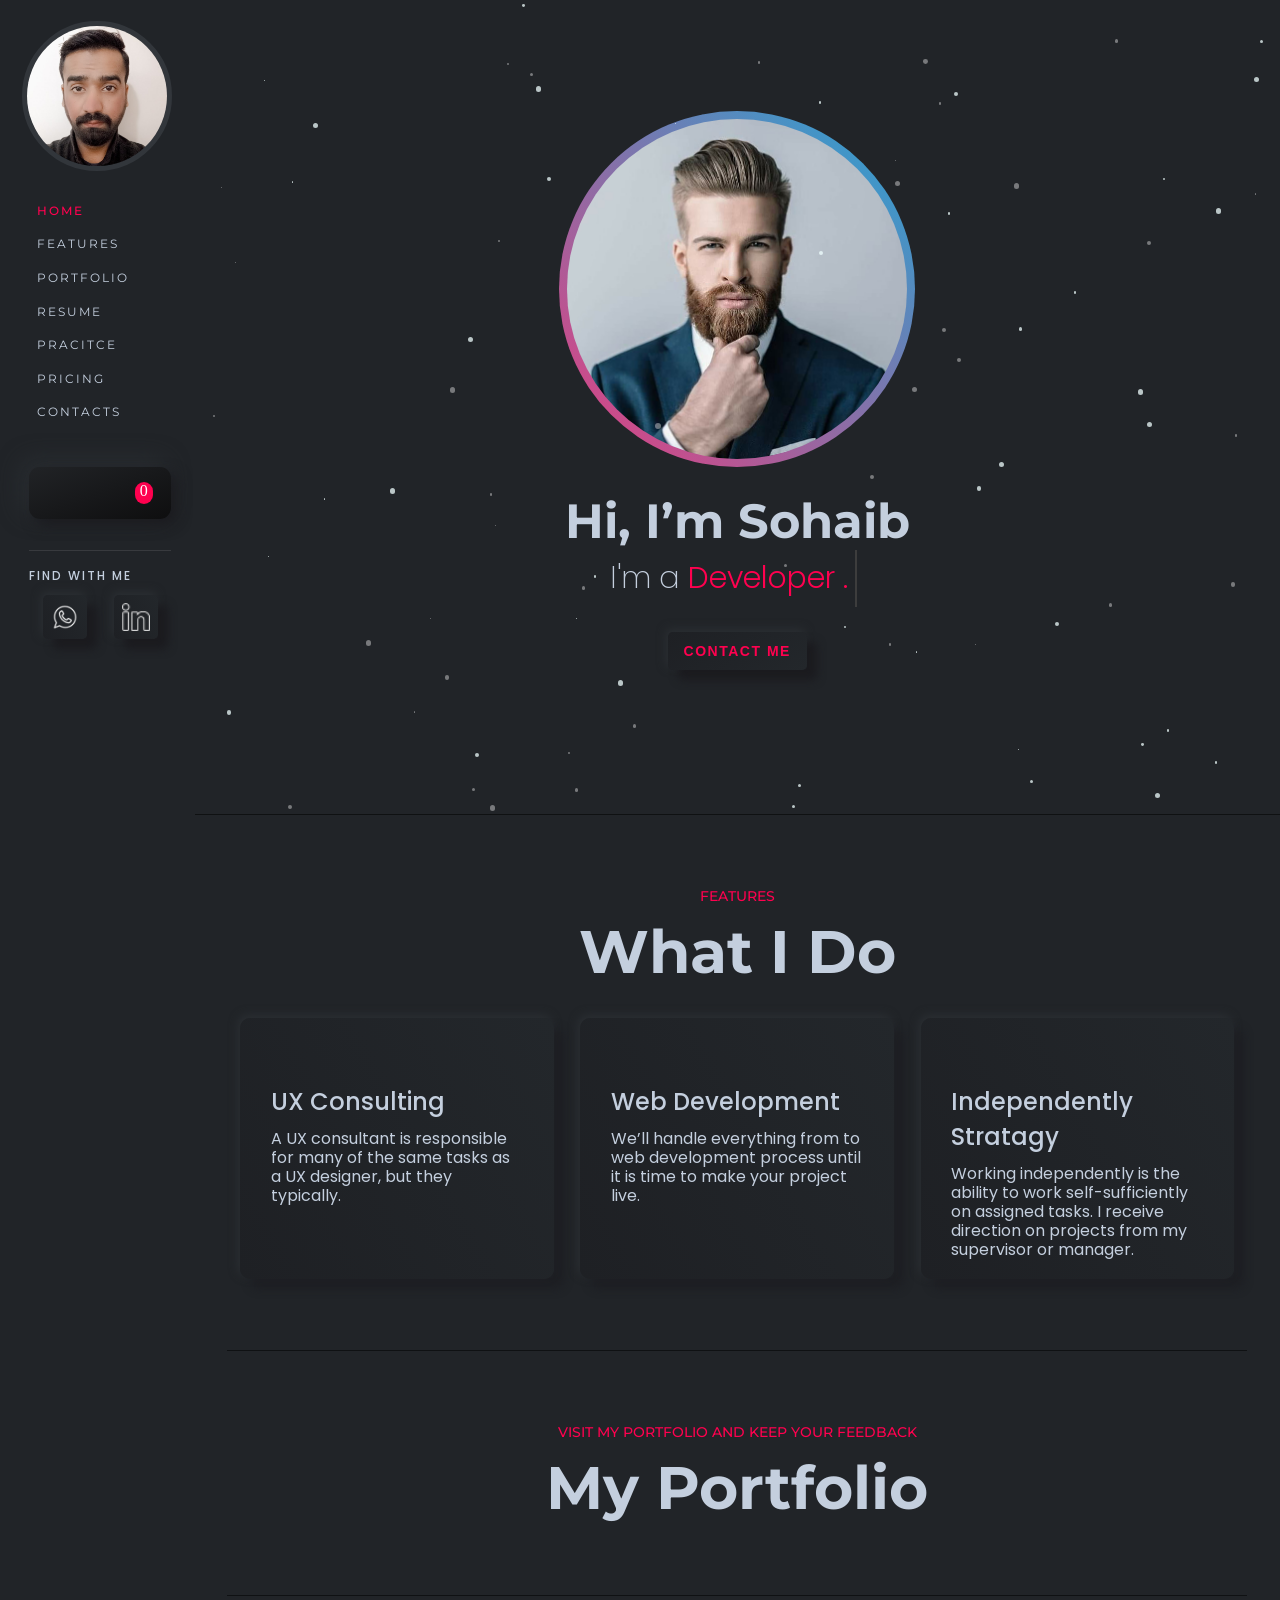
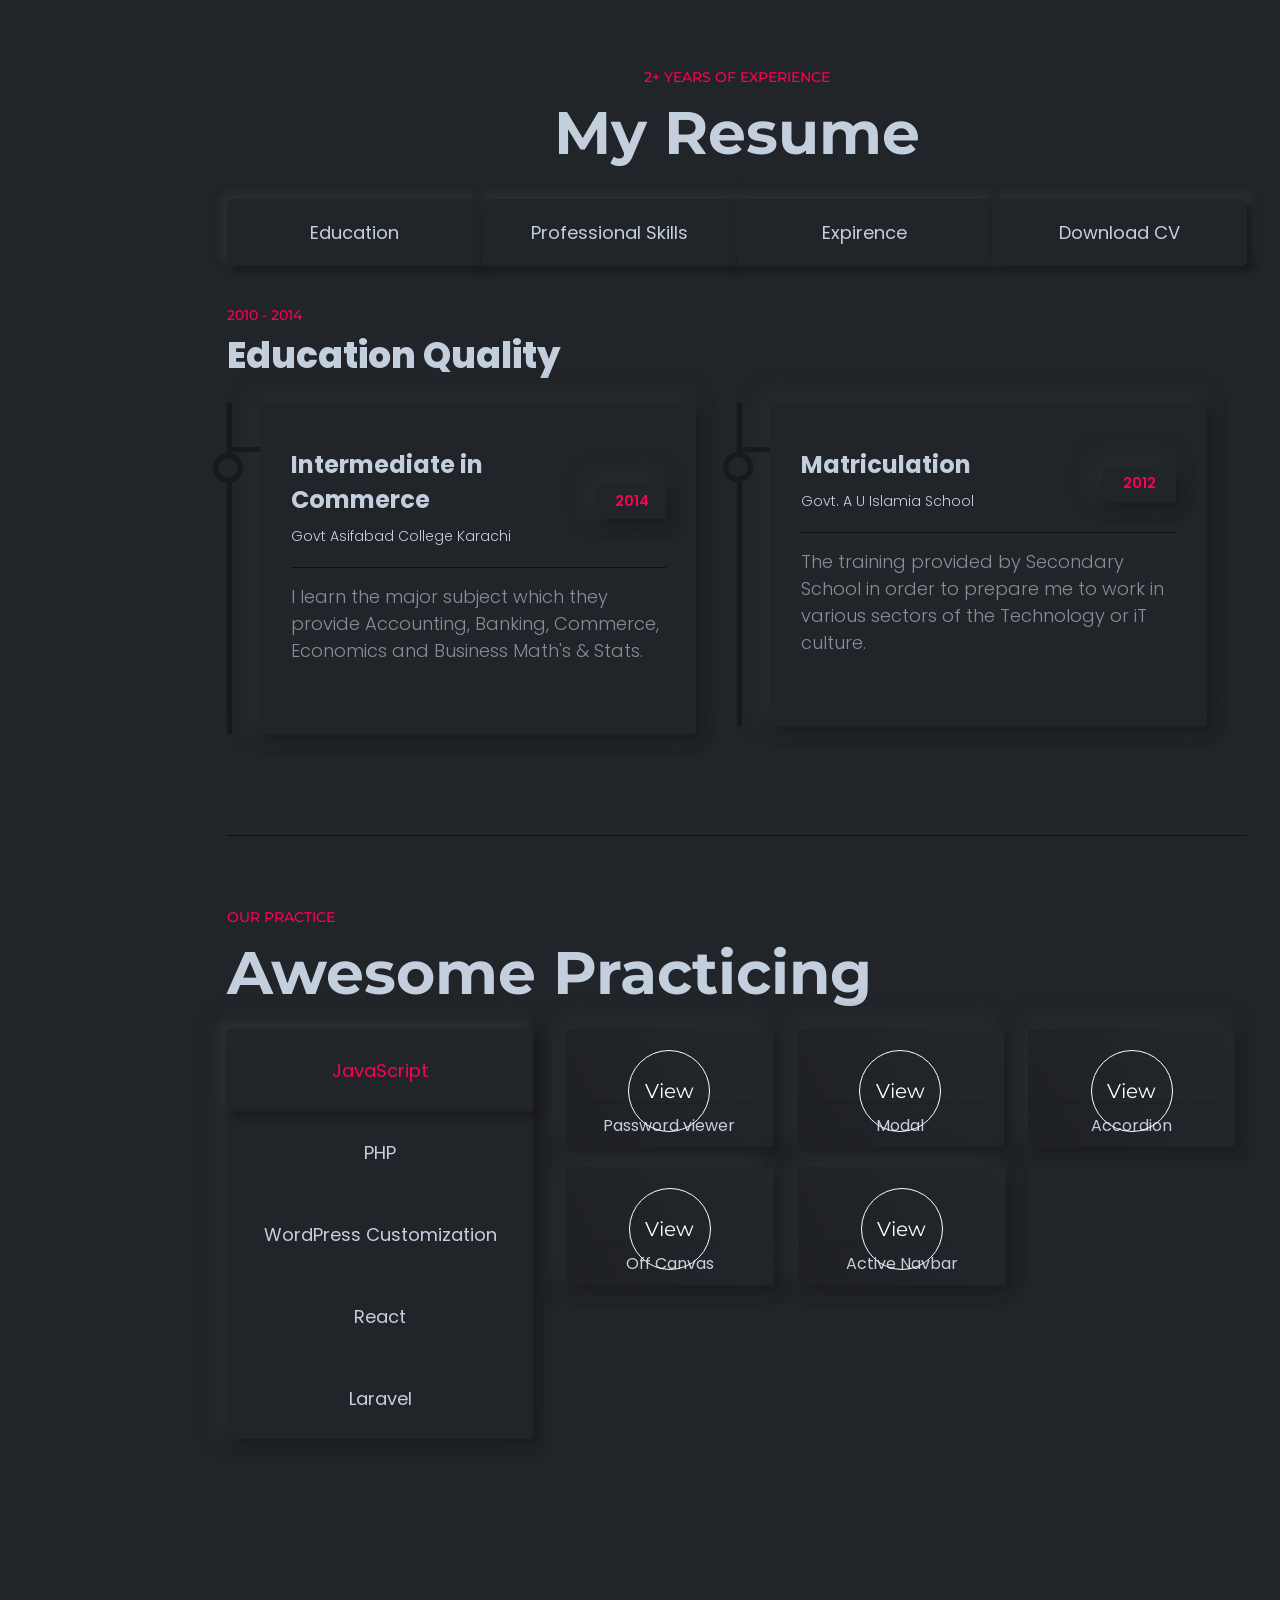
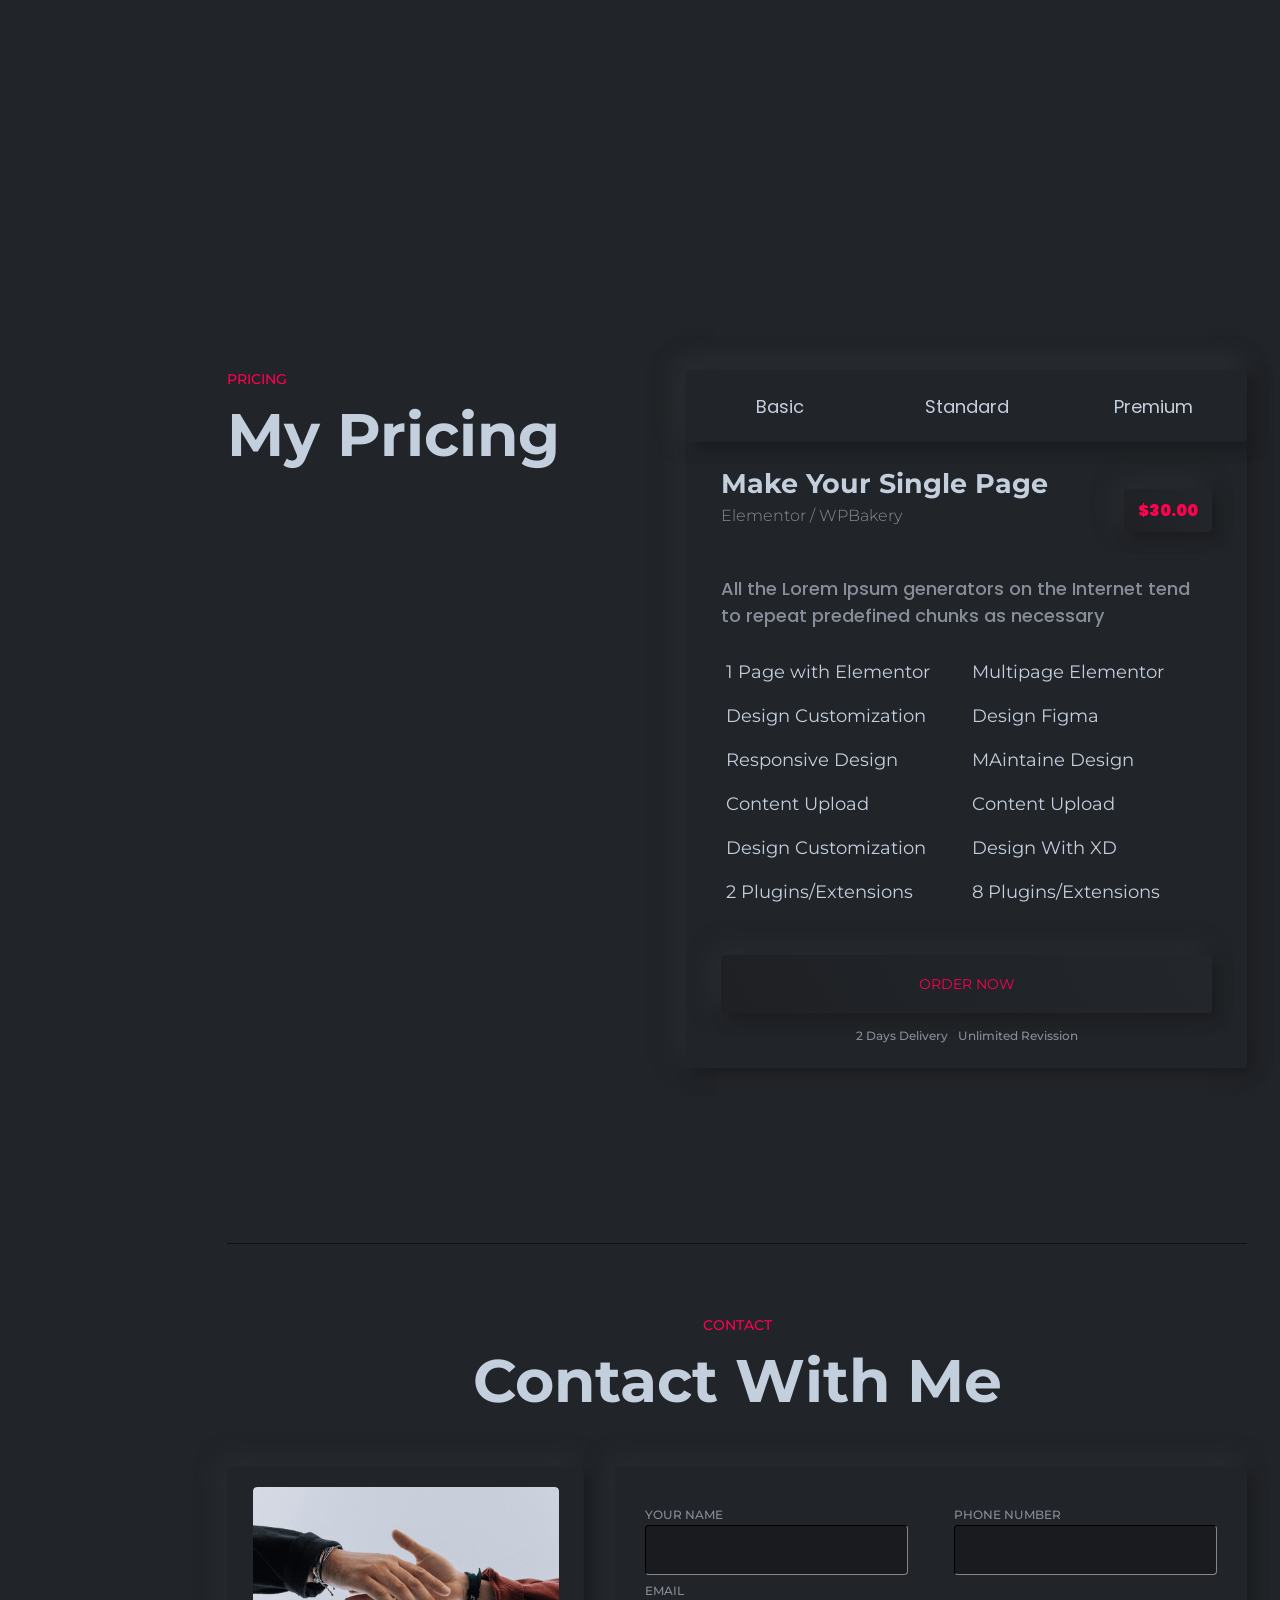
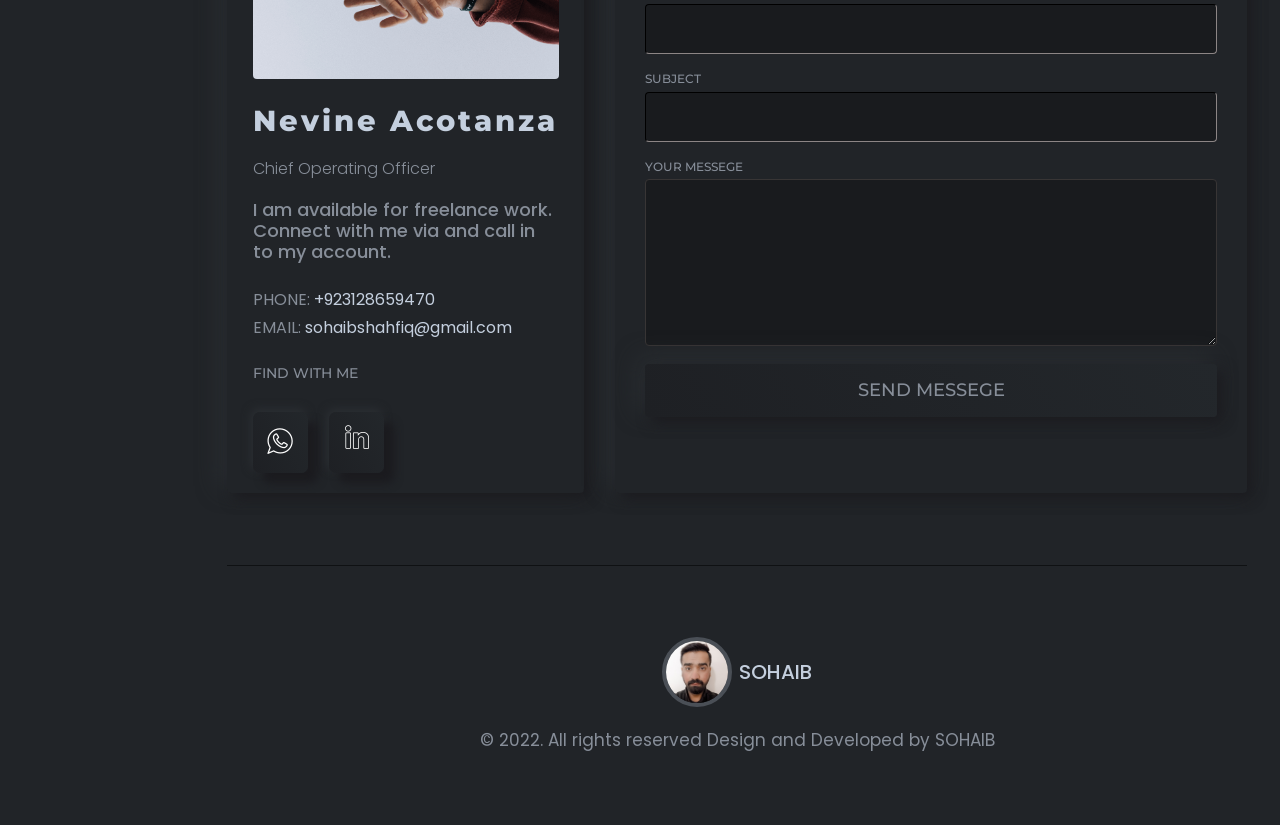
==== index.html @ 4f1d1b30 "updated" ====
<!DOCTYPE html>
<html lang="en">
<head>
    <meta charset="UTF-8">
    <meta http-equiv="X-UA-Compatible" content="IE=edge">
    <meta name="viewport" content="width=device-width, initial-scale=1.0">
    <script src="https://ajax.googleapis.com/ajax/libs/jquery/3.6.3/jquery.min.js"></script>
    <link href="https://unpkg.com/aos@2.3.1/dist/aos.css" rel="stylesheet">
    <!-- <link rel="stylesheet" href="https://cdn.jsdelivr.net/npm/bootstrap@4.0.0/dist/css/bootstrap.min.css"> -->
    <script src="./type.js"></script>
    <link rel="stylesheet" href="./style.css">
    <title>Portfolio</title>
</head>
<body>
    <div class="main">
        <img src="./assets/bar.png" alt="" class="bar_click">
        <div class="left">
            <div class="bo">
            <img src="./assets/close.png" alt="" class="bar_close">
                <div class="profile">
                <a href="">
                    <img src="./assets/pro.webp" alt="">
                </a>
                </div>
                <div class="header" id="head">
                <ul class="link">
                    <li><a href="/#home"><i class="fi fi-rr-home"></i>HOME</a></li>
                    <li><a href="/#feature-sec"><i class="fi fi-rr-layers"></i>FEATURES</a></li>
                    <li><a href="/#portfolio-sec"><i class="fi fi-rr-graduation-cap"></i>PORTFOLIO</a></li>
                    <li><a href="/#resume-sec"><i class="fi fi-rr-physics"></i>RESUME</a></li>
                    <li><a href="/#client-sec" class><i class="fi fi-rr-users-alt"></i>PRACITCE</a></li>
                    <li><a href="/#price-sec" class><i class="fi fi-rr-sack-dollar"></i>PRICING</a></li>
                    <li><a href="/#contact-sec" class><i class="fi fi-rr-comment-alt-middle"></i>CONTACTS</a></li>
                </ul>
                <div class="search">
                    <div class="background"></div>
                    <div class="box">
                        <i class="fi fi-rr-shopping-cart"></i>
                        <span>0</span>
                    </div>
                </div>
                <div class="social">
                    <p>find with me</p>
                    <ul>
                        <li><a href="https://wa.me/03128659470" target="_blank"><img src="./assets/whatsapp.png" alt=""></a></li>
                        <li><a href="https://www.linkedin.com/in/sohaib-shafiq-727355258/" target="_blank"><img src="./assets/linkedin.png" alt=""></a></li>
                    </ul>
                </div>
                
                </div>
            </div>
        </div>
        <div class="right">
            <div class="container">
                <section class="pic P" id="home">
                    <div class="top dis">
                    <img src="./assets/main-pro.jpg" alt="">
                    </div>
                    <div class="my-self">
                    <h1>Hi, I’m Sohaib</h1>
                    <div class="span">
                        <h3 class="cd-headline clip is-full-width">
                            <span>I'm a</span>
                            <span class="cd-words-wrapper" style="width: 178px;">
                              <b class="is-visible">Developer .</b>
                              <b class="is-hidden">Coder .</b>
                              <b class="is-hidden">Wordpress Developer .</b>
                            </span>
                        <span></span>
                        </h3>
                    </div>
                    </div>
                    <div class="contact">
                        <button>Contact Me</button>
                    </div>
                </section>
            </div>
            <div class="container_m">
                <section class="blog PPP" id="feature-sec">
                    <div class="content">
                        <p class="PP" data-aos="fade-up"data-aos-duration="500">FEATURES</p>
                        <h2 class="HH" data-aos="fade-up"data-aos-duration="1000">What I Do</h2>
                    </div>
                    <div class="box-blog">
                        <div class="row">
                            <div class="box col-sm">
                                <div class="scale">
                                    <i class="fi fi-rr-menu-burger"></i>
                                    <h3>UX Consulting</h3>
                                    <p>A UX consultant is responsible for many of the same tasks as a UX designer, but they typically.
                                    </p>
                                    <i class="fi fi-rr-arrow-small-right aR"></i>
                                </div>
                            </div>
                            <div class="box col-sm">
                                <div class="scale">
                                    <i class="fi fi-rr-book-alt"></i>
                                    <h3>Web Development</h3>
                                    <p>We’ll handle everything from to web development process until it is time to make your project live.
                                    </p>
                                    <i class="fi fi-rr-arrow-small-right aR"></i>
                                </div>
                            </div>
                            <div class="box col-sm">
                                <div class="scale">
                                    <i class="fi fi-rr-screen"></i>
                                    <h3>Independently Stratagy</h3>
                                    <p>Working independently is the ability to work self-sufficiently on assigned tasks. I receive direction on projects from my supervisor or manager.
                                    </p>
                                    <i class="fi fi-rr-arrow-small-right aR"></i>
                                </div>
                            </div>
                        </div>
                    </div>
                </section>
                <hr>
                <section class="portfolio PPP" id="portfolio-sec">
                    <div class="content">
                        <p class="PP" data-aos="fade-up"data-aos-duration="500">VISIT MY PORTFOLIO AND KEEP YOUR FEEDBACK</p>
                        <h2 class="HH" data-aos="fade-up"data-aos-duration="1000">My Portfolio</h2>
                    </div>
                </section>
                <hr>
                <section class="resume PPP" id="resume-sec">
                    <div class="content">
                        <p class="PP" data-aos="fade-up"data-aos-duration="500">2+ YEARS OF EXPERIENCE</p>
                        <h2 class="HH" data-aos="fade-up"data-aos-duration="1000">My Resume</h2>
                    </div>
                    <div class="TAB">
                        <ul class="dis">
                            <li>Education</li>
                            <li>Professional Skills</li>
                            <li>Expirence</li>
                            <li><a href="./assets/PDF_1MB.pdf" download="">Download CV</a></li>
                        </ul>
                    </div>
                    <section class="education tAb is-active">
                        <div class="head">
                            <p class="PP">2010 - 2014</p>
                            <h3>Education Quality</h3>
                        </div>
                        <div class="dis">
                            <div class="one">
                                <div class="detail">
                                    <div class="box o">
                                        <div class="dis">
                                            <div class="content">
                                                <h3>Intermediate in Commerce</h3>
                                                <p>Govt Asifabad College Karachi</p>
                                            </div>
                                            <span>2014</span>
                                        </div>
                                        <h4>I learn the major subject which they provide Accounting, Banking, Commerce, Economics and Business Math's & Stats.</h4>
                                    </div>
                                </div>
                            </div>
                            <div class="two">
                                <div class="detail">
                                    <div class="box">
                                        <div class="dis">
                                            <div class="content">
                                                <h3>Matriculation</h3>
                                                <p>Govt. A U Islamia School</p>
                                            </div>
                                            <span>2012</span>
                                        </div>
                                        <h4>The training provided by Secondary School in order to prepare me to work in various sectors of the Technology or iT culture.</h4>
                                    </div>
                                </div>
                            </div>
                        </div>
                    </section>
                    <section class="skill tAb">
                        <div class="">
                            <div class="">
                                <div class="head">
                                    <p class="PP">Features</p>
                                    <h3>Development Skill</h3>
                                </div>
                                <div class="chart">
                                    <h6>html-5</h6>
                                    <div class="hello">
                                        <div id="Bar" class="Bar">
                                            <span class="percentage">100%</span>
                                        </div>
                                    </div>
                                    <h6>css</h6>
                                    <div class="hello">
                                        <div id="Bar-css" class="Bar">
                                            <span class="percentage e-css">100%</span>
                                        </div>
                                    </div>
                                    <h6>bootstrap</h6>
                                    <div class="hello">
                                        <div id="Bar-boot" class="Bar">
                                            <span class="percentage e-boot">100%</span>
                                        </div>
                                    </div>
                                    <h6>wordpress</h6>
                                    <div class="hello">
                                        <div id="Bar-word" class="Bar">
                                            <span class="percentage e-word">100%</span>
                                        </div>
                                    </div>
                                    <h6>javascript</h6>
                                    <div class="hello">
                                        <div id="Bar-script" class="Bar">
                                            <span class="percentage e-script">100%</span>
                                        </div>
                                    </div>
                                    <h6>jQuery</h6>
                                    <div class="hello">
                                        <div id="Bar-query" class="Bar">
                                            <span class="percentage e-query">100%</span>
                                        </div>
                                    </div>
                                </div>
                            </div>
                            <!-- <div class="two">
                                <div class="head">
                                    <p class="PP">Features</p>
                                    <h3>Short Discription</h3>
                                </div>
                                <div class="fade">
                                    <h5>year expirence of officail and other self learning.</h5>
                                    <h5>year expirence of officail and other self learning.</h5>
                                    <h5>officail platform working.</h5>
                                    <h5>year expirence of officail platform.</h5>
                                    <h5>less then year expirence officail,learne more development institute.</h5>
                                </div>
                                
                            </div> -->
                        </div>
                    </section>
                    <section class="education tAb">
                        <div class="head">
                            <p class="PP">2022 - 2024</p>
                            <h3>Job Experience</h3>
                        </div>
                        <div class="dis">
                            <div class="one">
                                <div class="detail">
                                    <div class="box o">
                                        <div class="dis">
                                            <div class="content">
                                                <h3>AIMVIZ (Pvt) Ltd.</h3>
                                                <p>IT Services and IT Consulting (Jan 2024 - Present)</p>
                                            </div>
                                            <span>Present</span>
                                        </div>
                                        <h4>AIMVIZ is a company whose vision is to implement new ideas. We serve the best value and top quality services.</h4>
                                    </div>
                                </div>
                            </div>
                            <div class="two">
                                <div class="detail">
                                    <div class="box">
                                        <div class="dis">
                                            <div class="content">
                                                <h3>TechStead & Co</h3>
                                                <p>IT Services and IT Consulting (Feb 2022 - Jan 2024)</p>
                                            </div>
                                            <span>2 Year's</span>
                                        </div>
                                        <h4>At TechStead, we empower businesses to reach their full potential and secure their future success.</h4>
                                    </div>
                                </div>
                            </div>
                        </div>
                    </section>
                </section>
                <hr>
                <section class="clients PPP" id="client-sec">
                    <div class="content">
                        <p class="PP">OUR PRACTICE</p>
                        <h2 class="HH">Awesome Practicing</h2>
                    </div>
                    <div class="dis mar">
                        <div class="one">
                            <ul class="taabB">
                                <li class="is-active">JavaScript</li>
                                <li>PHP</li>
                                <li>WordPress Customization</li>
                                <li>React</li>
                                <li>Laravel</li>
                            </ul>
                        </div>
                        <div class="two">
                            <div class="javascript tT is-active">
                                <div class="dis">
                                    <div class="box">
                                        <a href="http://password-viewer-js.free.nf/" target="_blank">View</a>
                                        <hr>
                                        <h4>Password viewer</h4>
                                    </div>
                                    <div class="box">
                                        <a href="http://modal-js.free.nf/" target="_blank">View</a>
                                        <hr>
                                        <h4>Modal</h4>
                                    </div>
                                    <div class="box">
                                        <a href="http://accordion-js.free.nf/" target="_blank">View</a>
                                        <hr>
                                        <h4>Accordion</h4>
                                    </div>
                                </div>
                                <div class="dis">
                                    <div class="box">
                                        <a href="http://off-canvas-js.free.nf/" target="_blank">View</a>
                                        <hr>
                                        <h4>Off Canvas</h4>
                                    </div>
                                    <div class="box">
                                        <a href="http://acitve-nav-js.free.nf/" target="_blank">View</a>
                                        <hr>
                                        <h4>Active Navbar</h4>
                                    </div>

                                </div>
                            </div>
                            <div class="product tT">
                                <div class="dis jus">
                                <div class="box">
                                    <a href="http://curd-app.free.nf/" target="_blank">View</a>
                                    <hr>
                                    <h4>CRUD Opperation</h4>
                                </div>
                                <div class="box">
                                    <a href="http://php-session.free.nf/" target="_blank">View</a>
                                    <hr>
                                    <h4>Session</h4>
                                </div>
                                <div class="box">
                                    <a href="http://php-dashboard.free.nf/" target="_blank">View</a>
                                    <hr>
                                    <h4>HMS (Dashboard)</h4>
                                </div>
                                </div>  
                            </div>
                            <div class="word tT">
                                <div class="dis jus">
                                    <div class="box">
                                        <a href="" target="_blank">View</a>
                                        <hr>
                                        <h4>User Listing From API</h4>
                                    </div>
                                    <div class="box">
                                        <a href="" target="_blank">View</a>
                                        <hr>
                                        <h4>Product Fetch Rest API</h4>
                                    </div>
                                    <div class="box">
                                        <a href="" target="_blank">View</a>
                                        <hr>
                                        <h4>Custom Theme</h4>
                                    </div>
                                </div>
                                <div class="dis jus">
                                    <div class="box">
                                        <a href="" target="_blank">View</a>
                                        <hr>
                                        <h4>Select Fields ACF</h4>
                                    </div>
                                </div>
                            </div>
                            <div class="html tT">
                                <div class="box">
                                    <a href="" target="_blank">View</a>
                                    <hr>
                                    <h4>Working..</h4>
                                </div>
                            </div>
                            <div class="react tT">
                                <div class="box">
                                    <a href="" target="_blank">View</a>
                                    <hr>
                                    <h4>Working..</h4>                                        
                                </div>
                            </div>
                        </div>
                    </div>
                </section>
                <section class="pricing" id="price-sec">
                    <div class="dis">
                        <div class="first">
                            <div class="height">
                                <div class="content">
                                    <p class="PP" data-aos="fade-up"data-aos-duration="500">Pricing</p>
                                    <h2 class="HH" data-aos="fade-up"data-aos-duration="1000">My Pricing</h2>
                                </div>
                            </div>
                        </div>
                        <div class="second">
                            <div class="box">
                                <ul class="pric-Tab">
                                    <li>basic</li>
                                    <li>standard</li>
                                    <li>premium</li>
                                </ul>
                                <div class="basic is-active rAte">
                                    <div class="content-box">
                                        <div class="dis">
                                            <div>
                                                <h4>Make Your Single Page</h4>
                                                <p class="des">Elementor / WPBakery</p>
                                            </div>
                                            <span>$30.00</span>
                                        </div>
                                        <h5>All the Lorem Ipsum generators on the Internet tend to repeat predefined chunks as necessary</h5>
                                        <div class="dis">
                                            <div class="firstt">
                                                <p><i class="fi fi-rr-check"></i>1 Page with Elementor</p>
                                                <p><i class="fi fi-rr-check"></i>Design Customization</p>
                                                <p><i class="fi fi-rr-check"></i>Responsive Design</p>
                                                <p><i class="fi fi-rr-check"></i>Content Upload</p>
                                                <p><i class="fi fi-rr-check"></i>Design Customization</p>
                                                <p><i class="fi fi-rr-check"></i>2 Plugins/Extensions</p>
                                            </div>
                                            <div class="secondd">
                                                <p><i class="fi fi-rr-check"></i>Multipage Elementor</p>
                                                <p><i class="fi fi-rr-check"></i>Design Figma</p>
                                                <p><i class="fi fi-rr-check"></i>MAintaine Design</p>
                                                <p><i class="fi fi-rr-check"></i>Content Upload</p>
                                                <p><i class="fi fi-rr-check"></i>Design With XD</p>
                                                <p><i class="fi fi-rr-check"></i>8 Plugins/Extensions</p>
                                            </div>
                                        </div>
                                        <button>Order now<i class="fi fi-rr-arrow-small-right oR"></i></button>
                                        <div class="dis ff">
                                            <h6>2 Days Delivery</h6>
                                            <h6>Unlimited Revission</h6>
                                        </div>
                                    </div>
                                </div>
                                <div class="standard rAte">
                                    <div class="content-box">
                                        <div class="dis">
                                            <div>
                                                <h4>Design Make this Page</h4>
                                                <p class="des">Elementor / WPBakery</p>
                                            </div>
                                            <span>$50.00</span>
                                        </div>
                                        <h5>All the Lorem Ipsum generators on the Internet tend to repeat predefined chunks as necessary</h5>
                                        <div class="dis">
                                            <div class="firstt">
                                                <p><i class="fi fi-rr-check"></i>5 Page with Elementor</p>
                                                <p><i class="fi fi-rr-check"></i>Design Customization</p>
                                                <p><i class="fi fi-rr-check"></i>Responsive Design</p>
                                                <p><i class="fi fi-rr-check"></i>Content Upload</p>
                                                <p><i class="fi fi-rr-check"></i>Design Customization</p>
                                                <p><i class="fi fi-rr-check"></i>5 Plugins/Extensions</p>
                                            </div>
                                            <div class="secondd">
                                                <p><i class="fi fi-rr-check"></i>Multipage Elementor</p>
                                                <p><i class="fi fi-rr-check"></i>Design Figma</p>
                                                <p><i class="fi fi-rr-check"></i>MAintaine Design</p>
                                                <p><i class="fi fi-rr-check"></i>Content Upload</p>
                                                <p><i class="fi fi-rr-check"></i>Design With XD</p>
                                                <p><i class="fi fi-rr-check"></i>50 Plugins/Extensions</p>
                                            </div>
                                        </div>
                                        <button>Order now<i class="fi fi-rr-arrow-small-right oR"></i></button>
                                        <div class="dis ff">
                                            <h6>2 Days Delivery</h6>
                                            <h6>Unlimited Revission</h6>
                                        </div>
                                    </div>
                                </div>
                                <div class="premium rAte">
                                    <div class="content-box">
                                        <div class="dis">
                                            <div>
                                                <h4>Customize Your Single Page</h4>
                                                <p class="des">Elementor / WPBakery</p>
                                            </div>
                                            <span>$90.00</span>
                                        </div>
                                        <h5>All the Lorem Ipsum generators on the Internet tend to repeat predefined chunks as necessary</h5>
                                        <div class="dis">
                                            <div class="firstt">
                                                <p><i class="fi fi-rr-check"></i>10 Page with Elementor</p>
                                                <p><i class="fi fi-rr-check"></i>Design Customization</p>
                                                <p><i class="fi fi-rr-check"></i>Responsive Design</p>
                                                <p><i class="fi fi-rr-check"></i>Content Upload</p>
                                                <p><i class="fi fi-rr-check"></i>Design Customization</p>
                                                <p><i class="fi fi-rr-check"></i>20 Plugins/Extensions</p>
                                            </div>
                                            <div class="secondd">
                                                <p><i class="fi fi-rr-check"></i>Multipage Elementor</p>
                                                <p><i class="fi fi-rr-check"></i>Design Figma</p>
                                                <p><i class="fi fi-rr-check"></i>MAintaine Design</p>
                                                <p><i class="fi fi-rr-check"></i>Content Upload</p>
                                                <p><i class="fi fi-rr-check"></i>Design With XD</p>
                                                <p><i class="fi fi-rr-check"></i>100 Plugins/Extensions</p>
                                            </div>
                                        </div>
                                        <button>Order now<i class="fi fi-rr-arrow-small-right oR"></i></button>
                                        <div class="dis ff">
                                            <h6>2 Days Delivery</h6>
                                            <h6>Unlimited Revission</h6>
                                        </div>
                                    </div>
                                </div>
                            </div>
                        </div>
                    </div>
                </section>
                <hr>
                <section class="contact PPP" id="contact-sec">
                    <div class="content">
                        <p class="PP">Contact</p>
                        <h2 class="HH">Contact With Me</h2>
                    </div>
                    <div class="dis mar">
                        <div class="box-on">
                            <div class="img">
                                <img src="./assets/contact1.png" alt="">
                            </div>
                            <h2>Nevine Acotanza</h2>
                            <h5>Chief Operating Officer</h5>
                            <h3>I am available for freelance work. Connect with me via and call in to my account.</h3>
                            <div class="con">
                                <h4>Phone: <a href="tel:+923128659470">+923128659470</a></h4>
                                <h4>Email: <a href="mailto:sohaibshahfiq@gmail.com">sohaibshahfiq@gmail.com</a></h4>
                            </div>
                            <p>FIND WITH ME</p>
                            <ul class="dis">
                                <!-- <li><a href=""><img src="./assets/facebook.png" alt=""></a></li> -->
                                <li><a href="https://wa.me/03128659470" target="_blank"><img src="./assets/whatsapp.png" alt=""></a></li>
                                <li><a href="https://www.linkedin.com/in/sohaib-shafiq-727355258/" target="_blank"><img src="./assets/linkedin.png" alt=""></a></li>
                            </ul>
                        </div>
                        <div class="box-tw">
                            <form action="">
                                <div class="dis">
                                    <div class="is">
                                        <label for="">your name</label><br>
                                        <input type="text">
                                    </div>
                                    <div class="is">
                                        <label for="">PHONE NUMBER</label><br>
                                        <input type="text">
                                    </div>
                                </div>
                                <label for="">email</label><br>
                                <input type="email">
                                <label for="">subject</label><br>
                                <input type="text">
                                <label for="">Your Messege</label><br>
                                <textarea name="w3review" rows="11" cols="50"></textarea>
                                <button>send Messege</button>
                            </form>
                        </div>
                    </div>
                </section>
                <hr>
                <footer class="PPP">
                    <div class="info">
                        <div class="dis">
                            <img src="./assets/pro.webp" alt=""><span>Sohaib</span>
                            
                        </div>
                        <P>© 2022. All rights reserved Design and Developed by SOHAIB</P>
                    </div>
                    <div class="relative">
                    <button id="btn-back-to-top">
                        <i class="fi fi-rr-arrow-small-up"></i>
                    </button>
                    <canvas id="c"></canvas>
                    </div>
                </footer>
            </div>
        </div>
    </div>
    <script src="https://code.jquery.com/jquery-3.2.1.slim.min.js"></script>
    <!-- <script src="https://cdn.jsdelivr.net/npm/popper.js@1.12.9/dist/umd/popper.min.js"></script> -->
    <!-- <script src="https://cdn.jsdelivr.net/npm/bootstrap@4.0.0/dist/js/bootstrap.min.js"></script> -->
    <script src="https://unpkg.com/aos@2.3.1/dist/aos.js"></script>
    <script src="./app.js"></script>
</body>
</html>
---- style.css ----
@import url('https://fonts.googleapis.com/css2?family=Poppins:wght@100;200;300;400&display=swap');
@import url('https://fonts.googleapis.com/css2?family=Montserrat:wght@100;200;300;400;500;600;700;800&display=swap');
@import url('https://cdn-uicons.flaticon.com/uicons-regular-rounded/css/uicons-regular-rounded.css');



*{
    margin: 0;
    padding: 0;
    box-sizing: border-box;
}
html{
    scroll-behavior: smooth;
}

:root {
    --bg: #212428;
    --sec: #ff014f;
    --bor: #32363b;
    --grey: #c4cfde;
    --light-hd:#c4cfde;
    --pop-font: 'Poppins', sans-serif;
    --mon-font: 'Montserrat', sans-serif;
    --bord-line: #ffffff1a;
    --shadow-1: 6px 6px 14px #1b1b1f, -6px -6px 23px #2b2f33;
    --shadow-2: 10px 10px 8px #1b1b1f, -2px -3px 10px #2b2f33;
    --bg-1 :linear-gradient(60deg, #1e2024, #23272b);
    --bg-2: linear-gradient(160deg, #1f2125, #121416);
    --gradiant: linear-gradient( 45deg,#ee7752, #e73c7e, #23a6d5, #23d5ab);
    --gradiant-bar: linear-gradient(145deg, #6a67ce 0%, #fc636b 100%);
    --bac: linear-gradient(145deg, #1e2024, #23272b);
    --des: #878e99;
}


body{
    background-color: var(--bg);
}

h1{
    font-weight: 700;
    font-family: var(--mon-font);
    color: var(--light-hd);
    font-size: 48px;
    text-align: center;
}
h3{
    font-family: var(--pop-font);
    color: var(--light-hd);
    font-size: 24px;
    font-weight: 500;
}
hr{
    border-bottom: 1px solid rgba(0, 0, 0, 0.528);
    border-top: none;
    border-left: none;
    border-right: none;
}
a{
    text-decoration: none;
}
i.fi{
    color: #c4cfdea3;
    font-size: 16px;
}
ul li{
    list-style: none;
}
.dis{
    display: flex;
}
.container_m {
    max-width: 94%;
    margin: auto;
}
.row{
    display: flex;
}
.PPP{
    padding: 7% 0;
}
.PP{
    color: var(--sec);
    text-transform: uppercase;
    font-family: var(--mon-font);
    font-size: 14px;
    font-weight: 500;
    margin-bottom: 10px;
    text-align: center;
}
.HH{
    font-size: 60px;
    font-weight: 700;
    font-family: var(--mon-font);
    color: var(--light-hd);
    text-align: center;
}





.main{
    display: flex;
}
.left{
    width: 15.2%;   
    transition: .2s ease-in-out;
}
.left .bo{
    height: 97vh;
    overflow: auto;
    width: 15.2%;
    position: fixed;
    background: var(--bg);
}



.left .bo::-webkit-scrollbar {
    width: 3px;
  }
  
  /* Track */
.left .bo::-webkit-scrollbar-track {
    border-radius: 10px;
    background: rgba(48, 47, 47, 0.338);
}
   
/* Handle */
.left .bo::-webkit-scrollbar-thumb {
    background: #000; 
    border-radius: 10px;
}
.right{
    width: 84.8%;
}

/*---Left-----*/
.profile{
    margin: 11% 0 13%;
    display: flex;
    justify-content: center;
    align-items: center;    
}
.profile a{
    border-radius: 50%;
}
.profile img{
    width: 198px;
    border-radius: 50%;
    border: 5px solid var(--bor);
}
/*----Header-----*/
.header {
    padding: 0 12% 0 15%;
}
.header .link li{
    
    margin: 13% 0;
}
.header .link a{
    font-family: var(--mon-font);
    color: var(--grey);
    font-weight: 400;
    font-size: 16px;
    text-transform: uppercase;
    transition: .4s;
    letter-spacing: 2px;
}
.header .link i{
    margin-right: 8px;
    transition: .4s;
    
}
.header .link a:hover,
.header .link a:hover i{
    color: var(--sec);
    font-weight: 500;
    text-decoration: none;
}
.header .link a.active,
.header .link a.active i{
    color: var(--sec);
    font-weight: 500;
}


/*---Search-----*/
.search{
    padding: 22% 0;
    border-bottom: 1px solid var(--bord-line);
    position: relative;
    margin-bottom: 11%;
}

.search .box{
    display: flex;
    justify-content: space-between;
    align-items: center;
    padding: 0 13%;
    position: absolute;
    /* z-index: 99; */
    cursor: pointer;
    width: 100%;
    top: 50%;
    left: 50%;
    transform: translate(-50%, -50%);
}
.search .box span{
    border-radius: 10px;
    font-size: 12px;
    background: var(--sec);
    color: #fff;
    font-size: 16px;
    text-align: center;
    width: 18px;
    height: 22px;
}
.search .background{
    background: linear-gradient(to right bottom, #212326, #0e0e0f);
    border-radius: 11px;
    transition: all 0.4s ease-in-out 0s;
    box-shadow: var(--shadow-1);
    width: 100%;
    height: 52px;
    
}
.search:hover .background{
    transform: scale(1.10);
}
.search .box i{
    font-size: 20px;
}
.social{
    margin-top: 10px;
    padding-bottom: 45px;
}
.social p{
    font-family: var(--pop-font);
    color: var(--grey);
    text-transform: uppercase;
    font-weight: 500;
    font-size: 14px;
    letter-spacing: 4px;
}
.social ul{
    display: flex;
    justify-content: space-around;
    margin-top: 10px;
}
.social ul a{
    color: var(--grey);
    width: 52px;
    height: 52px;
    border-radius: 5px;
    display: flex;
    align-items: center;
    justify-content: center;
    background: var(--bg-1);
    box-shadow: var(--shadow-2);
    transition: 0.4s;
}
.social ul a:hover{
    transform: translate(0, -4px);
    background: var(--bg-2);
}

/*------Right---Side---*/



section.pic{
    padding: 11% 0;
    position: relative;
    overflow: hidden;
    border-bottom: 1px solid rgba(0, 0, 0, 0.528);
}
section.pic i{
    background-color: rgba(240, 255, 255, 0.742);
    position: absolute;
    border-radius: 50%;
    animation: animate linear infinite;
}
section.pic i:nth-child(even){
    background-color: rgba(255, 255, 255, 0.394);
}
@keyframes animate{
    0%{
        transform: translateY(-2299%);
        opacity: 0;
    }
    30%{
        
        opacity: 1;
    }
    60%{
        
        opacity: 1;
    }
    100%{
        transform: translateY(0); 
        opacity: 0;
    }
    
   
}







.top{
    justify-content: center;
    align-items: center;
    position: relative;
    z-index: 0;
}
.top::after{
    content: '';
    position: absolute;
    width: 356px;
    height: 356px;
    border-radius: 50%;
    background: var(--gradiant);
    animation: Animate 5s ease infinite;
    background-size: 300% 300%;
}

.top img{
    width: 340px;
    position: relative;
    z-index: 9;
    border-radius: 50%;
    
}
@keyframes Animate {
    0% {
    background-position: 0% 50%;
    }
    50% {
    background-position:  100% 50%;
    }
    100% {
    background-position:  0% 100%;
    }
}

section.pic .my-self {
    margin-top: 12px;
}
section.pic .my-self h1{
    margin-top: 3%;
}
section.pic .my-self .span{
    display: flex;
    justify-content: center;
    align-items: center;
}
section.pic .my-self .span h3{
    font-size: 30px;
    font-weight: 200;
}
section.pic .my-self .span h3 b{
    font-weight: 300;
    color: var(--sec);
}




.cd-words-wrapper {
    display: inline-block;
    position: relative;
    text-align: left;
}
.cd-words-wrapper b {
    display: inline-block;
    position: absolute;
    white-space: nowrap;
    left: 0;
    top: 0;
}
.cd-words-wrapper b.is-visible {
    position: relative;
}
.no-js .cd-words-wrapper b {
    opacity: 0;
}
.no-js .cd-words-wrapper b.is-visible {
    opacity: 1;
}
  
  
  
  
.cd-headline.clip span {
    display: inline-block;
    padding: .2em 0;
}
.cd-headline.clip .cd-words-wrapper {
    overflow: hidden;
    vertical-align: top;
}
.cd-headline.clip .cd-words-wrapper::after {
    /* line */
    content: '';
    position: absolute;
    top: 0;
    right: 0;
    width: 2px;
    height: 100%;
    background-color: #3d3d3d;
}
.cd-headline.clip b {
    opacity: 0;
}
.cd-headline.clip b.is-visible {
    opacity: 1;
}


/* Content */
















section.pic .contact{
    text-align: center;
    margin: 25px 0px;
}
section.pic .contact button{
    color: var(--sec);
    background:linear-gradient(145deg, #1e2024, #23272b);
    border: none;
    box-shadow: var(--shadow-2);
    padding: 11px 16px;
    border-radius: 5px;
    font-size: 14px;
    font-weight: 600;
    letter-spacing: 1.5px;
    text-transform: uppercase;
    cursor: pointer;
    transition: .3s ease-in-out;
}
section.pic .contact button:hover {
    transform: translate(0, -4px);
    background: var(--bg-2);
}

/* ---Blog---- */

.blog .content{
    text-align: center;
}
.blog .content h2{
    margin-bottom: 30px;
}
.blog .custom{
    justify-content: space-between;
}
.blog .box{
    margin: 0 1.3%;
    background: var(--bg-1);
    border-radius: 10px;
    padding: 5% 3% 1%;
    box-shadow: 10px 10px 8px #1b1b1f91, -2px -3px 10px #2b2f33;
}
.blog .box:hover{
    background: var(--bg-2);
}
.blog .box:hover.box .scale{
    transform: translate(0, -9px);
}
.blog .box:hover.box h3, 
.blog .box:hover.box p{
    color: #fff;
}
.blog .box .scale{
    transition: .2s ease-in-out;
}
.blog .box h3{
    margin: 15px 0px 10px;
    
}
.blog .box p{
    color: var(--light-hd);
    font-family: var(--pop-font);
    font-size: 16px;
    line-height: 19px;
    margin-bottom: 10px;
}
.blog .box i{
    color: var(--sec);
    font-size: 45px;
}
.blog .box i.aR{
    opacity: 0;
    transition: .2s;
    cursor: pointer;
}
.blog .box:hover.box i.aR{
    opacity: 1;
}
.col-sm{
    flex: 1;
}

/* ---Resume---- */
.resume ul{
    justify-content: space-between;
    margin-top: 30px;
}
.resume li{
    list-style: none;
    padding: 2% 0;
    width: 25%;
    background: var(--bg);
    text-align: center;
    box-shadow: 0px 6px 6px #1b1b1f, -0px -6px 8px #2b2f33;
    color: var(--light-hd);
    font-family: var(--pop-font);
    font-size: 18px;
    cursor: pointer;
    transition: 0.2s ease-in-out;
    
}
.resume li a{
    color: var(--light-hd);
    font-family: var(--pop-font);
}
.resume li:first-child{
    border-radius: 6px 0px 0px 0px;
    box-shadow: 6px 6px 6px #1b1b1f, -6px -6px 8px #2b2f33;
}
.resume li:last-child{
    box-shadow: 6px 6px 6px #1b1b1f, 6px -6px 8px #2b2f33;
    border-radius: 0px 6px 6px 0px;
}
.resume li:hover{
    box-shadow: 6px 6px 6px #1b1b1f, -6px -6px 8px #2b2f33;
    transform: scale(1.01);
    color: var(--sec);
    border-radius: 6px;
}
.resume li:hover a{
    color: var(--sec);
}
.resume li.is-active{
    box-shadow: 6px 6px 6px #1b1b1f, -6px -6px 8px #2b2f33;
    transform: scale(1.01);
    color: var(--sec);
    border-radius: 6px;
}



/* ------Tab-Display----- */


.resume .one{
    width: 48%;
    padding-right: 2%;
}
.resume .two{
    width: 48%;
    padding-left: 2%;
}
.resume .head{
    margin-top: 40px;
    margin-bottom: 20px;
}
.resume .head p{
    text-align: left;
    margin-bottom: 4px;
    font-weight: 500;
}
.resume .head h3{
    font-weight: 800!important;
    font-size: 36px;
}
.resume .education .detail{
    border-left: 5px solid #17191c;
    padding-left: 6%;
}
.resume .education .detail .box{
    background: transparent;
    box-shadow: var(--shadow-1);
    border-radius: 4px;
    padding: 10% 7%;
    margin-bottom: 30px;
    position: relative;
}
.resume .education .detail .box .dis{
    justify-content: space-between;
    align-items: center;
    border-bottom: 1px solid #0000008a;
    padding-bottom: 3%;
}
.resume .education .detail .box .content h3{
    font-weight: bolder;
}
.resume .education .detail span {
    font-family: var(--pop-font);
    font-size: 14px;
    font-weight: 600;
    border-radius: 3px;
    padding: 2% 2%;
    color: var(--sec);
    box-shadow: var(--shadow-1);
    background: transparent;
    width: 74px;
    text-align: center;
}
.resume .education .detail .content p{
    font-family: var(--pop-font);
    color: var(--light-hd);
    font-size: 14px;
    font-weight: 300;
    margin: 9px 0px;
}
.resume .education .detail h4{
    font-family: var(--pop-font);
    font-weight: 300;
    font-size: 18px;
    margin-top: 4%;
    color: #878e99;
    margin-bottom: 7%;
}
.resume .education .box:before{
    content: '';
    position: absolute;
    width: 7%;
    height: 5px;
    background: #17191c;
    left: -7%;
}
.resume .education .box:after{
    position: absolute;
    content: "";
    width: 20px;
    height: 20px;
    border: 5px solid #17191c;
    border-radius: 100%;
    top: 15%;
    left: -47px;
    background: #212428;
    transition: .1s ease-in-out;
}
.resume .education .box:hover{
    background: var(--bg-2);
}
.resume .education .box:hover.box:after{
    background: var(--sec);
}
.resume .education .box:hover h4{
    color: #fff;
}
.resume .education .box:hover .content h3{
    color: #fff;
}
.resume .education .box:hover .content p{
    color: #fff;
}
.resume .education{
    display: none;
}
.resume .education.is-active{
    display: block;
    animation: .9s aniMation-fade;
}

/* ------Skill----- */

.skill .chart{
    position: relative;
}
.skill .chart h6{
    font-size: 12px;
    text-transform: uppercase;
    font-family: var(--mon-font);
    color: #c3cedd;
    font-weight: 400;
    margin-top: 3%;
    margin-bottom: 2%;
}
.skill .chart .progress{
    padding: 2px;
    border-radius: 10px;
    width: 100%;
    background: var(--bg-2);
    position: relative;
}






.skill .chart .Bar{
    width: 0%;
    background: var(--gradiant-bar);
    border-radius: 10px;
    margin: 0.5%;
    height: 8px;
    text-align: right;
    position: relative;
}
.skill .chart span{
    position: absolute;
    right: -1px;
    top: -25px;
    font-family: var(--mon-font);
    color: #c3cedd;
    font-size: 13px;
}
.skill .chart .hello{
    position: relative;
}
.skill .chart .hello:before{
    content: "";
    position: absolute;
    height: 18px;
    border-radius: 10px;
    width: 100%;
    /* background: var(--bg-2); */
    left: 0;
    top: 50%;
    transform: translate(0, -50%);
    background: #212428;
    box-shadow: inset 8px 8px 16px #00000075, inset -8px -8px 16px #383e4575;
}








.skill .fade h5{
    font-family: var(--mon-font);
    color: #c3cedd;
    text-transform: capitalize;
    font-size: 12px;
    font-weight: 300;
    margin-top: 23px;
}

.resume .skill{
    display: none;
}
.resume .skill.is-active{
    display: block;
    animation: .9s aniMation-fade;
}

/* Clients---- */

.clients .content p, .clients .content h2{
    text-align: left;
}
.clients .one{
    width: 30%;
    margin-right: 2%;
}
.clients .two{
    width: 68%;
    /* background: red; */
}
.clients .mar{
    margin-top: 20px;
}
.clients .taabB li{
    color: var(--light-hd);
    font-family: var(--pop-font);
    font-size: 18px;
    text-align: center;
    padding: 9% 0;
    cursor: pointer;
    transition: .2s ease-in-out;
}
.clients .taabB li:hover{
    box-shadow: 6px 6px 6px #1b1b1f, -6px -6px 8px #2b2f33;
    transform: scale(1.01);
    color: var(--sec);
    border-radius: 6px;
}
.clients .taabB li.is-active{
    box-shadow: 6px 6px 6px #1b1b1f, -6px -6px 8px #2b2f33;
    transform: scale(1.01);
    color: var(--sec);
    border-radius: 6px;
}
.clients .mar .one{
    height: 870px;
}
.clients ul.taabB{
    box-shadow: var(--shadow-1);
    border-radius: 4px;
    position: sticky;
    top: 10%;
}
.clients .box {
    text-align: center;
    box-shadow: var(--shadow-1);
    border-radius: 4px;
    margin: 0 12px;
    width: 30%;
    background: var(--bg-1);
}
.clients .box:hover{
    background: var(--bg-2);
}
.clients .box a{
    position: relative;
    color: #fff;
    font-size: 20px;
    font-family: var(--mon-font);
    text-decoration: none;
    margin-top: 50px;
    display: inline-block;
}
.clients .box a:before{
    position: absolute;
    content: '';
    border: 1px solid #fff;
    border-radius: 50px;
    width: 80px;
    height: 80px;
    top: 50%;
    left: 50%;
    transform: translate(-50%, -50%);
}
.clients .box img{
    width: 120px;
    padding: 20px 0px;
    height: 120px;
    cursor: pointer;    
}
.clients .box h4{
    font-family: var(--pop-font);
    color: var(--light-hd);
    font-size: 16px;
    font-weight: 400;
    padding: 9px 0px;
}
.clients .box hr{
    border-bottom: 1px solid rgb(0 0 0 / 13%);
    border-top: none;
    border-left: none;
    border-right: none;
}
.clients .jus{
    justify-content: space-between;
    margin-bottom: 20px;
}
.clients .javascript{
    display: none;
}
.clients .javascript .dis{
    margin-bottom: 20px;
}
.clients .javascript.is-active{
    display: block;
    animation: .9s aniMation-fade;
}
.clients .product{
    display: none;
}
.clients .product.is-active{
    display: block;
    animation: .9s aniMation-fade;
}
.clients .word{
    display: none;
}
.clients .word.is-active{
    display: block;
    animation: .9s aniMation-fade;
}
.clients .html{
    display: none;
}
.clients .html.is-active{
    display: block;
    animation: .9s aniMation-fade;
}
.clients .react{
    display: none;
}
.clients .react.is-active{
    display: block;
    animation: .9s aniMation-fade;
}


/* ---------Pricing-------- */

section.pricing{
    padding-bottom: 50px;
}
.pricing .first{
    width: 45%;
}
.pricing .second{
    width: 55%;
}
.pricing .firstt{
    width: 50%;
}
.pricing .secondd{
    width: 50%;
}

.pricing .first .height{
    height: 823px;
}
.pricing .first .height .content{
    position: sticky;
    top: 20%;
}
.pricing .first .height .content p,
.pricing .first .height .content h2{
    text-align: left;
}
.pricing .second .box{
    box-shadow: var(--shadow-1);
}
.pricing .second .box ul{
    display: flex;
    box-shadow: var(--shadow-1);
    border-radius: 4px;
}
.pricing .second .box ul li{
    width: 33.3%;
    text-align: center;
    padding: 4% 0;
    color: var(--light-hd);
    font-family: var(--pop-font);
    font-size: 18px;
    text-transform: capitalize;
    cursor: pointer;
}
.pricing .second .box ul li:hover{
    color: var(--sec);
    box-shadow: var(--shadow-1);
    border-radius: 4px;
}
.pricing .second .box ul li.is-active{
    color: var(--sec);
    box-shadow: var(--shadow-1);
    border-radius: 4px;
}
.pricing .second .content-box .dis{
    justify-content: space-between;
    align-items: center;
}
.pricing .second .content-box h4{
    color: var(--light-hd);
    font-size: 27px;
}
.pricing .second .content-box p.des{
    color: var(--des);
    font-size: 16px;
    margin-top: 6px;
    font-weight: 300;
}
.pricing .second .content-box h5{
    color: var(--des);
    font-family: var(--pop-font);
    font-size: 18px;
    margin-top: 20px;
    margin-bottom: 10px;
    font-weight: 500;
}
.pricing .second .content-box .dis div{
    font-family: var(--mon-font);
}
.pricing .second .content-box span{
    font-family: var(--pop-font);
    color: var(--sec);
    background: var(--bg-1);
    box-shadow: var(--shadow-1);
    border-radius: 4px;
    padding: 9px 14px;
    font-weight: 900;
}
.pricing .second .content-box{
    padding: 25px 35px;
}
.pricing .second .content-box p{
    margin: 9% 0;
    font-size: 18px;
    color: var(--light-hd);
}
.pricing .second .content-box button{
    background: var(--bg-1);
    box-shadow: var(--shadow-1);
    color: var(--sec);
    font-family: var(--mon-font);
    width: 100%;
    border: none;
    padding: 4% 0;
    font-size: 14px;
    border-radius: 4px;
    margin-top: 30px;
    margin-bottom: 15px;
    text-transform: uppercase;
    cursor: pointer;
    transition: .2s ease-in-out;
}
.pricing .second .content-box button:hover{
    transform: translate(0, -8px);
    background: var(--bg-2);
    font-weight: 500;
}
.pricing .second .content-box .dis.ff {
    justify-content: center
}
.pricing .second .content-box h6{
    color: var(--des);
    font-family: var(--mon-font);
    font-weight: 500;
    font-size: 12px;
    padding: 0px 5px;
}

.pricing .second .basic{
    display: none;
}
.pricing .second .standard{
    display: none;
}
.pricing .second .premium{
    display: none;
}
.pricing .second .basic.is-active{
    display: block;
    animation: .9s aniMation-fade;
}
.pricing .second .standard.is-active{
    display: block;
    animation: .9s aniMation-fade;
}
.pricing .second .premium.is-active{
    display: block;
    animation: .9s aniMation-fade;
}

@keyframes aniMation-fade {
    0%{
        opacity: 0;
    }
    100%{
        opacity: 1;
    }
}
.pricing .second i.fi-rr-check{
    color: var(--light-hd);
    margin-right: 5px;
}
.pricing .second i.oR{
    position: relative;
    color: var(--sec);
}
.pricing .second i.oR::before{
    position: absolute;
    top: 60%;
    transform: translate(0, -50%);
}




/* ----Contact----- */


.contact .dis{
    justify-content: space-between;
}
.contact .mar {
    margin-top: 50px;
}
.contact .box-on{
    width: 35%;
    box-shadow: var(--shadow-1);
    border-radius: 4px;
    padding: 2% 2.5%;

}
.contact .box-tw{
    width: 62%;
    box-shadow: var(--shadow-1);
    border-radius: 4px;
}

.contact .box-on .img{
    border-radius: 4px;
    overflow: hidden;
}
.contact .box-on .img img{
    width: 100%;
    transition: .2s;
    border-radius: 4px;
}

.contact .box-on:hover .img img{
    transform: scale(1.1);
}
.contact .box-on h2{
    color: var(--light-hd);
    font-family: var(--mon-font);
    font-size: 29px;
    font-weight: 800;
    margin-top: 20px;
    letter-spacing: 3px;

}
.contact .box-on h5{
    color: var(--des);
    font-family: var(--pop-font);
    font-weight: 300;
    font-size: 16px;
    margin: 6% 0;
}
.contact .box-on h3{
    color: var(--des);
    line-height: 21px;
    font-size: 18px;
    font-weight: 500;
    font-family: var(--pop-font);
}
.contact .box-on .con{
    margin: 8% 0;
}
.contact .box-on .con h4{
    font-family: var(--pop-font);
    font-size: 16px;
    color: var(--des);
    font-weight: 400;
    text-transform: uppercase;
    margin: 3px 0px;
}
.contact .box-on .con a{
    color: var(--grey);
    position: relative;
    cursor: pointer;
    text-transform: lowercase;
    text-decoration: none;
}
.contact .box-on .con a:after{
    content: "";
    position: absolute;
    width: 0%;
    height: 1px;
    background: var(--sec);
    bottom: 0;
    left: 0;
    transition: .3s ease-in-out;
}

.contact .box-on .con a:hover{
    color: var(--sec);
    font-weight: 600;
} 
.contact .box-on .con a:hover:after{
    width: 100%;
}    
.contact .box-on p{
    font-family: var(--mon-font);
    text-transform: uppercase;
    font-size: 14px;
    font-weight: 500;
    color: var(--des);
}
.contact .box-on ul{
    margin-top: 30px;
    justify-content: flex-start;
}
.contact .box-on li{
    width: 18%;
    padding: 4% 0%;
    margin-right: 7%;
    background: var(--bg-1);
    text-align: center;
    border-radius: 7px;
    box-shadow: var(--shadow-2);
    color: var(--grey);
    transition: .3s ease-in-out;
    cursor: pointer;
}
.contact .box-on li:hover{
    transform: translate(0, -8px);
}
.contact .box-tw{
    font-family: var(--mon-font);
    padding: 4% 3%;
    color: var(--des);
    text-transform: uppercase;
    font-size: 12px;
    font-weight: 500;
}
.contact .box-tw .is{
    width: 46%;
}

.contact .box-tw input{
    width: 100%;
    background: #191b1e;
    border-width: 1.2px;
    border-radius: 4px;
    border-color: #383535;
    transition: .3s ease-in-out;
    height: 50px;
    font-size: 18px;
    margin-top: 1%;
    margin-bottom: 3%;
    color: var(--grey);
}
.contact .box-tw textarea{
    width: 100%;
    background: #191b1e;
    border-width: 1.1px;
    border-radius: 4px;
    border-color: #383535;
    transition: .2s ease-in-out;
    margin-top: 5px;
    margin-bottom: 15px;
    color: var(--grey);
}
.contact .box-tw input:focus-visible,
.contact .box-tw textarea:focus-visible{
    outline: 1.5px solid var(--sec);
}
.contact .box-tw button{
    background: var(--bg-1);
    border: none;
    width: 100%;
    cursor: pointer;
    box-shadow: var(--shadow-1);
    border-radius: 4px;
    padding: 2.7% 0;
    font-family: var(--mon-font);
    text-transform: uppercase;
    color: var(--des);
    font-size: 18px;
    font-weight: 500;
    transition: .2s ease-in-out;
}
.contact .box-tw button:hover{
    transform: translate(0, -8px);
}



/* ---Footer----- */


footer .info img{
    width: 70px;
    border-radius: 50px;
    border: 4px solid #c4cfde40;
}
footer .info span{
    color: var(--grey);
    font-family: var(--pop-font);
    text-transform: uppercase;
    font-size: 20px;
    font-weight: 500;
    margin-left: 7px;
}
footer .info .dis{
    align-items: center;
    justify-content: center;
    margin-bottom: 2%;
}
footer .info p{
    text-align: center;
    color: var(--des);
    font-family: var(--pop-font);
    font-size: 17px;
    font-weight: 400;
    margin-top: 10px;
}
#btn-back-to-top {
    position: fixed;
    bottom: 20px;
    right: 25px;
    background: transparent;
    border: none;
    border-radius: 50px;
    cursor: pointer;
    z-index: 99;
    display: none;
    background: linear-gradient(to right bottom, #212326, #0e0e0f);
    width: 48px;
    padding-top: 4px;
    box-shadow: 1px 1px 40px -10px var(--light-hd);
}
#btn-back-to-top i{
    color: var(--sec);
    font-size: 30px;
}
footer button:focus{
    outline: none;
}

footer .relative{
    position: relative;
}
canvas {
    position: fixed;
    bottom: -13px;
    right: -111px;
    display: none;
}
img.bar_click {
    display: none;
    position: fixed;
    top: 6px;
    left: 6px;
    background: var(--bg);
    padding: 9px 9px 6px;
    z-index: 9;
}
img.bar_close {
    display: none;
    position: absolute;
    width: 12px;
    right: 5px;
    top: 10px;
}




/* Media Screen Size */

@media (min-width: 1200px){
    .container {
        max-width: 1330px;
    }
}

@media screen and (max-width: 1600px){
    .profile img {
        width: 150px;
    }
    .header .link a {
        font-size: 12px;
    }
    i.fi {
        font-size: 13px;
    }
    .header .link li {
        margin: 11% 0;
    }
    .social p {
        font-size: 12px;
        letter-spacing: 2px;
    }
    .social ul a {
        width: 44px;
        height: 44px;
    }
    .social ul a img {
        width: 28px;
    } 
} 
@media screen and (max-width: 1024px){
    .profile img {
        width: 120px;
    }
    .left {
        width: 160px;
        position: absolute;
        z-index: 99;
        left: -160px;
    }
    .left .bo{
        height: 100vh;
        width: 160px;
    }
    .right {
        width: 100%;
    }
    img.bar_click{
        display: block;
    }
    img.bar_close{
        display: block;
    }
    #btn-back-to-top {
        width: 42px;
    }
} 
@media screen and (max-width: 768px){

}
@media screen and (max-width: 480px){

}
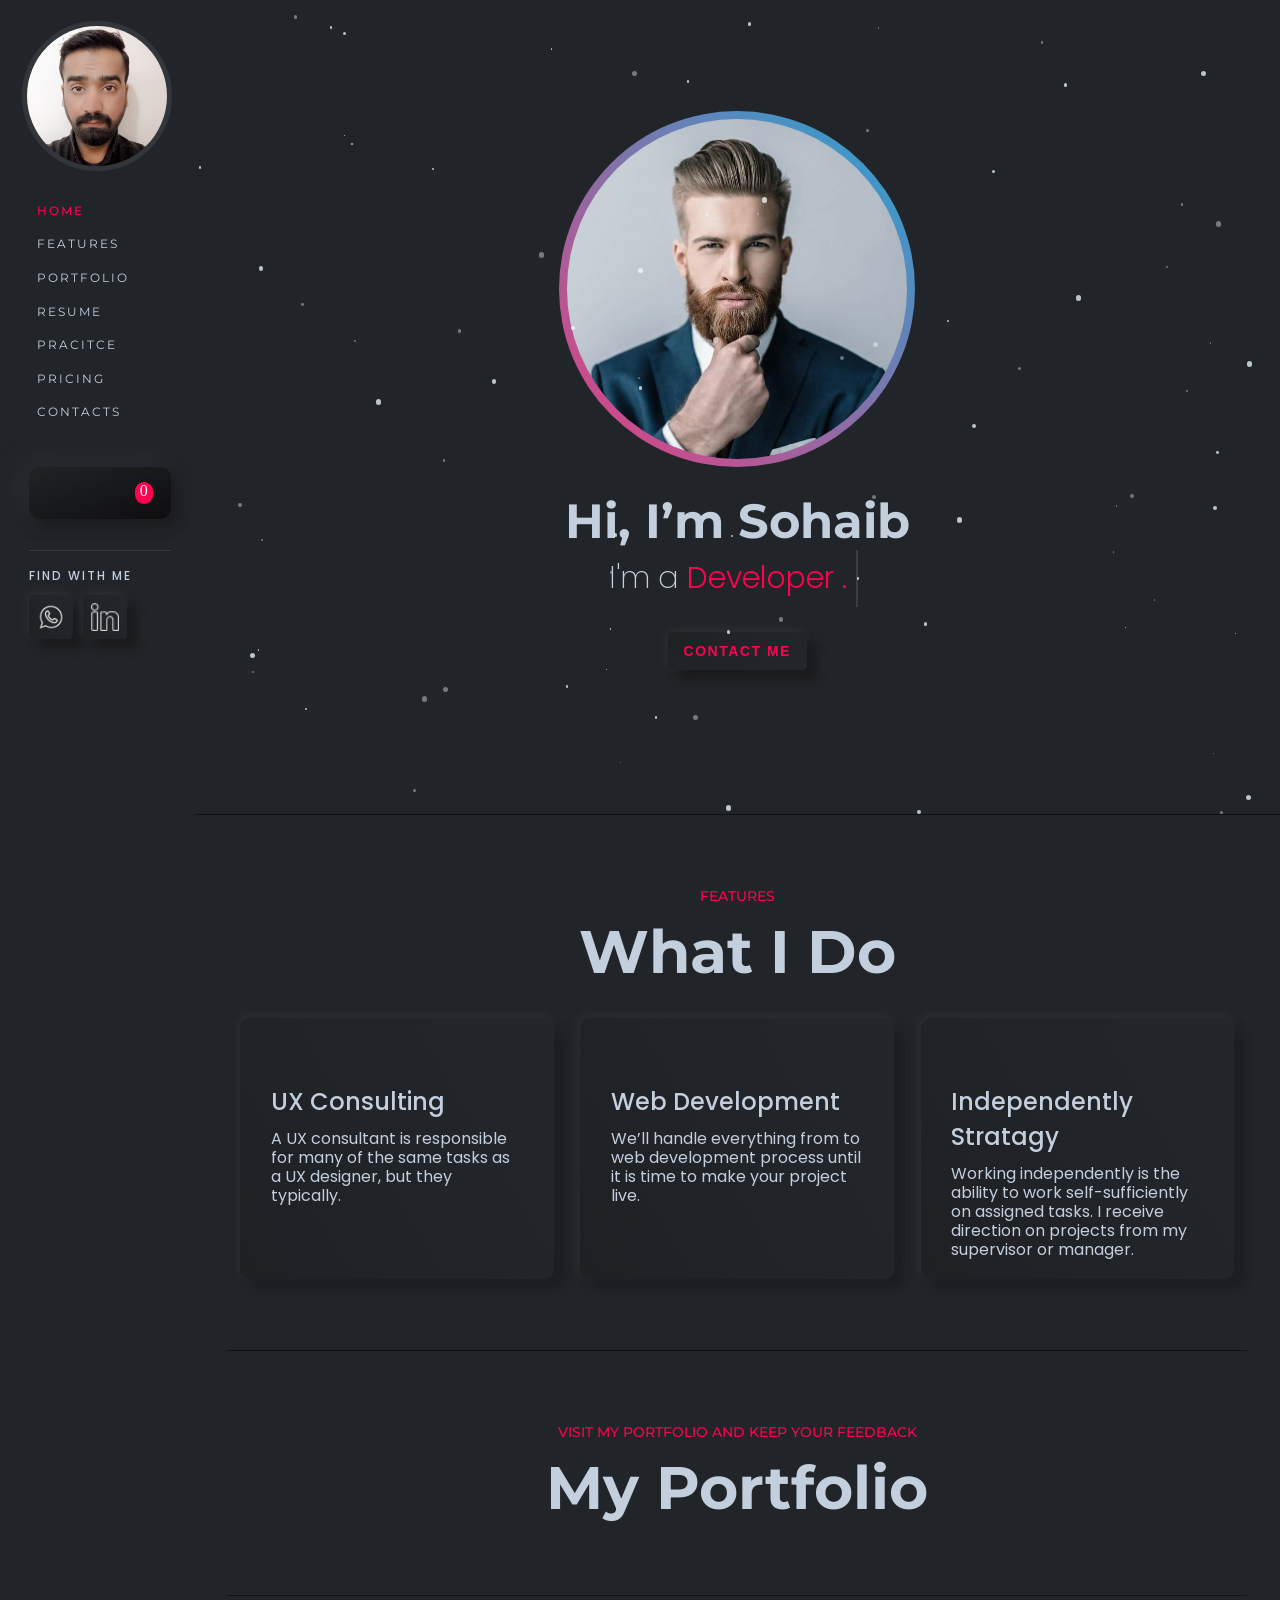
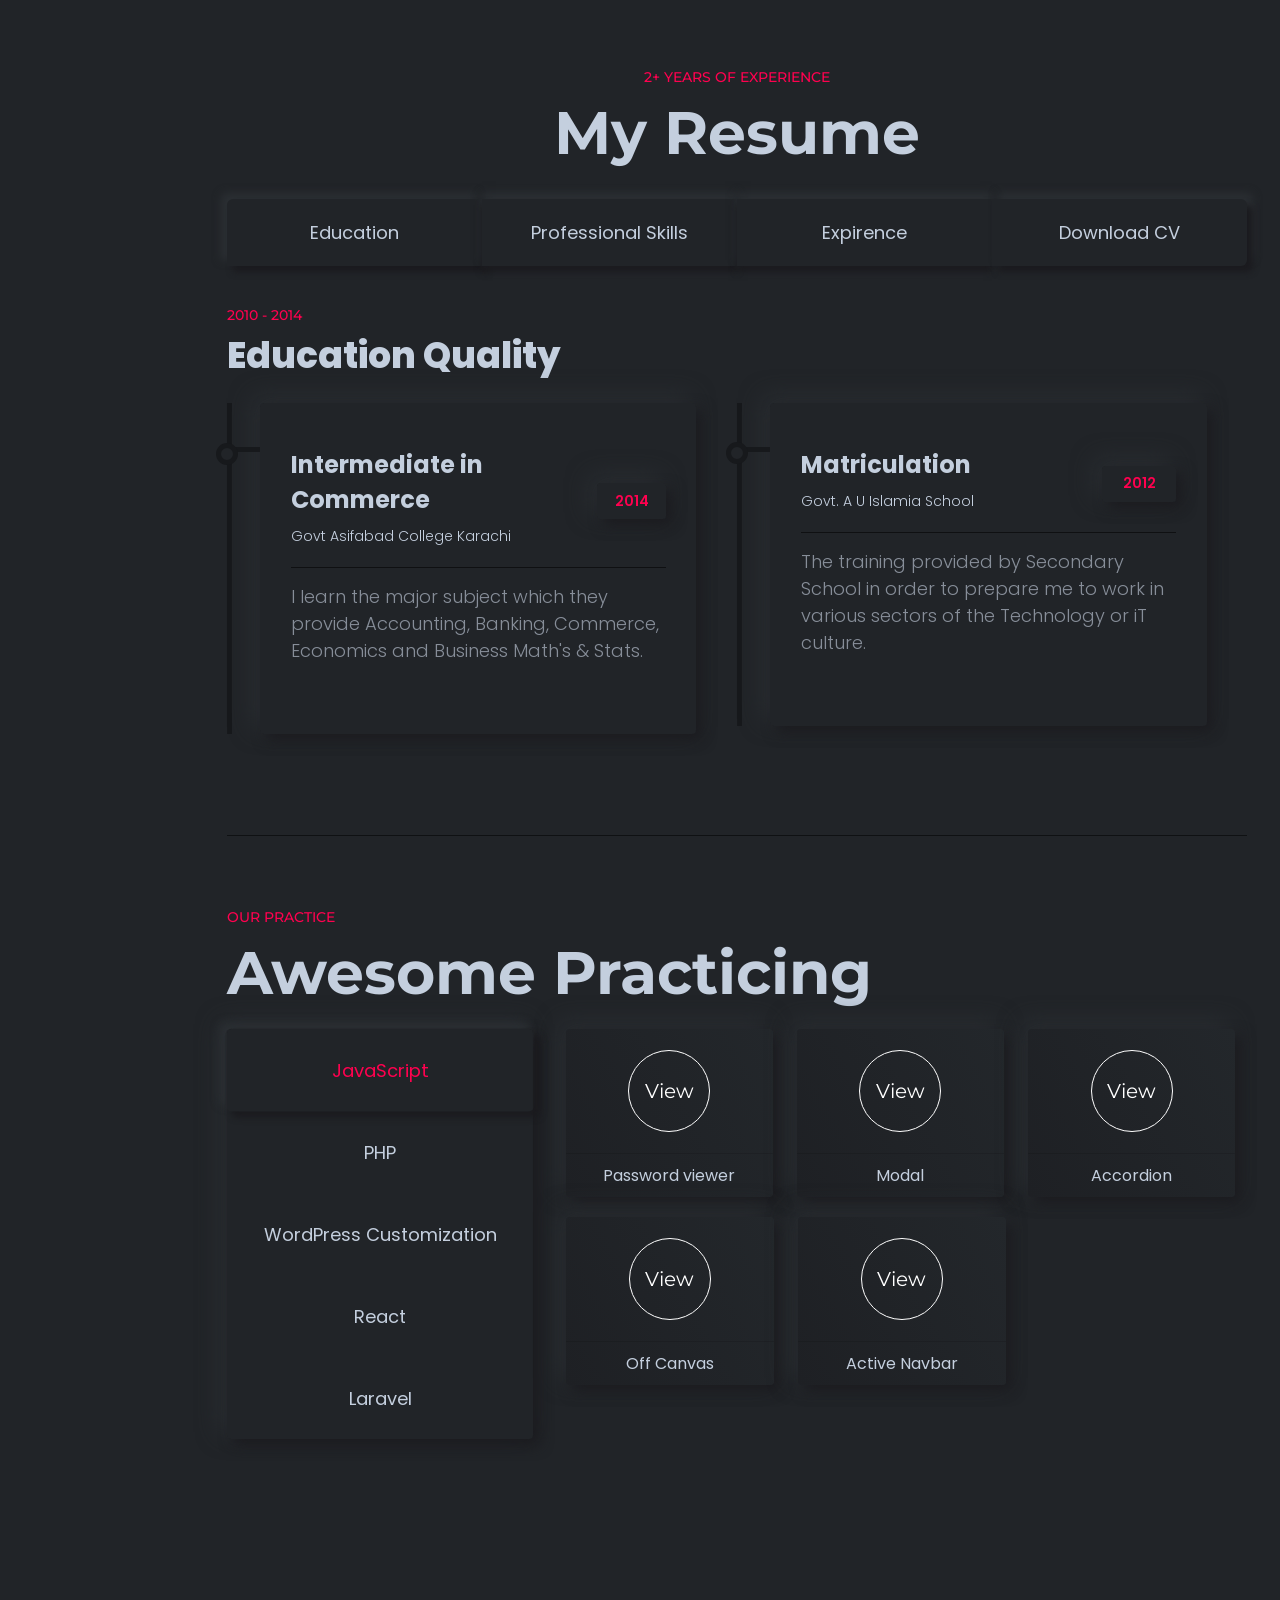
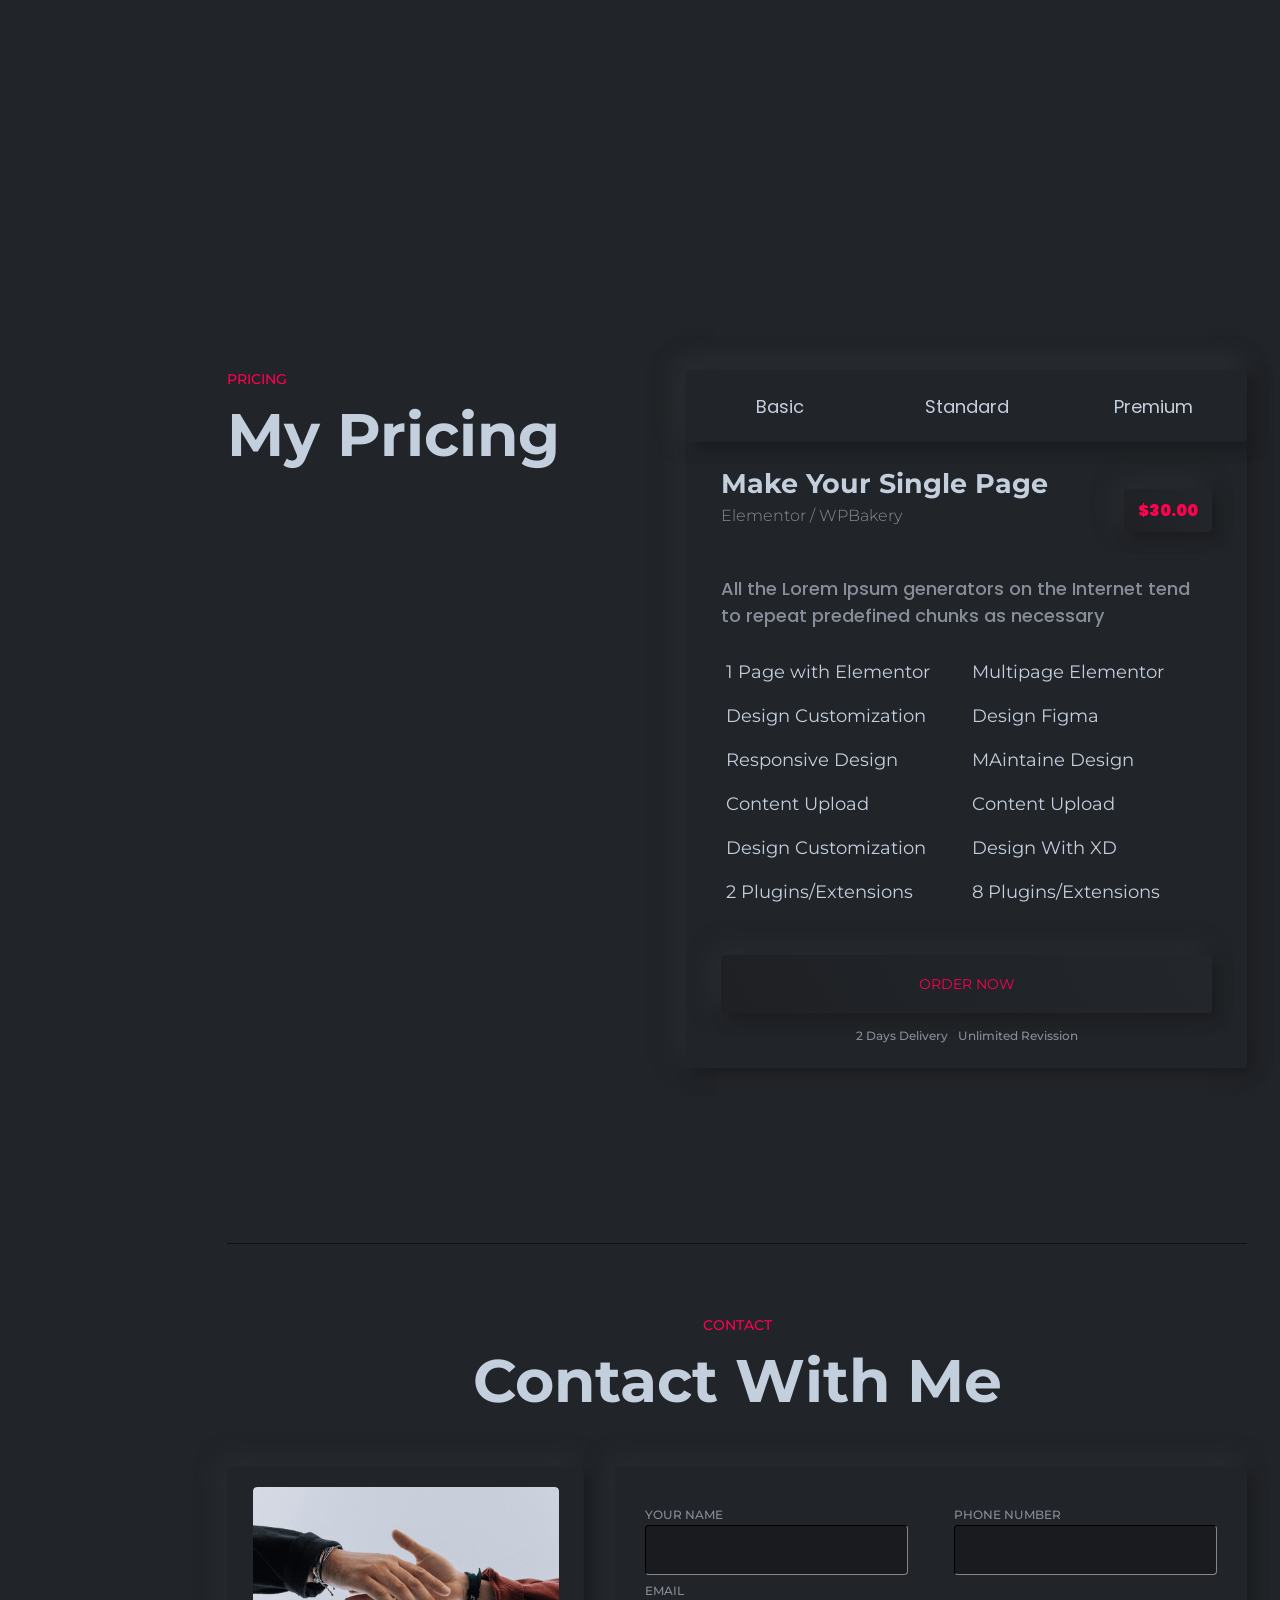
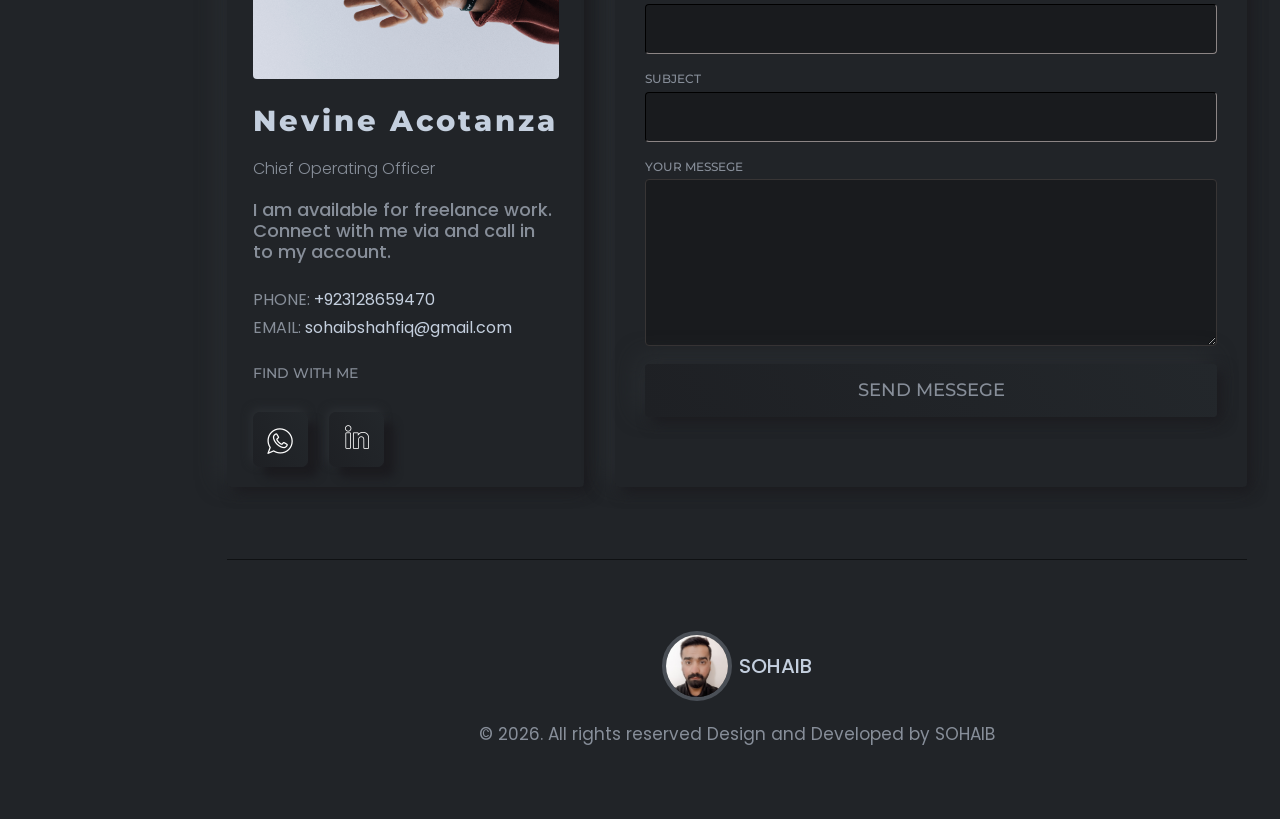
==== commit 4c4eaf1c: "updated" ====
--- a/index.html
+++ b/index.html
@@ -561,7 +561,7 @@
                             <img src="./assets/pro.webp" alt=""><span>Sohaib</span>
                             
                         </div>
-                        <P>© 2022. All rights reserved Design and Developed by SOHAIB</P>
+                        <P>© <span class="yeaR">2022</span>. All rights reserved Design and Developed by SOHAIB</P>
                     </div>
                     <div class="relative">
                     <button id="btn-back-to-top">
--- a/style.css
+++ b/style.css
@@ -113,6 +113,9 @@
     width: 15.2%;
     position: fixed;
     background: var(--bg);
+    transition: .2s ease-in-out;
+    scroll-behavior: smooth;
+
 }
 
 
@@ -246,7 +249,7 @@
 }
 .social ul{
     display: flex;
-    justify-content: space-around;
+    gap: 10px;
     margin-top: 10px;
 }
 .social ul a{
@@ -832,7 +835,7 @@
     font-size: 20px;
     font-family: var(--mon-font);
     text-decoration: none;
-    margin-top: 50px;
+    margin: 50px 0;
     display: inline-block;
 }
 .clients .box a:before{
@@ -1194,7 +1197,7 @@
 }
 .contact .box-on li{
     width: 18%;
-    padding: 4% 0%;
+    padding: 4% 0% 2%;
     margin-right: 7%;
     background: var(--bg-1);
     text-align: center;
@@ -1276,7 +1279,7 @@
     border-radius: 50px;
     border: 4px solid #c4cfde40;
 }
-footer .info span{
+footer .info .dis span{
     color: var(--grey);
     font-family: var(--pop-font);
     text-transform: uppercase;
@@ -1380,6 +1383,15 @@
     }
     .social ul a img {
         width: 28px;
+    }
+    .resume .education .box:after {
+        width: 12px;
+        height: 12px;
+        top: 12%;
+        left: -44px;
+    }
+    #btn-back-to-top {
+        width: 42px;
     } 
 } 
 @media screen and (max-width: 1024px){
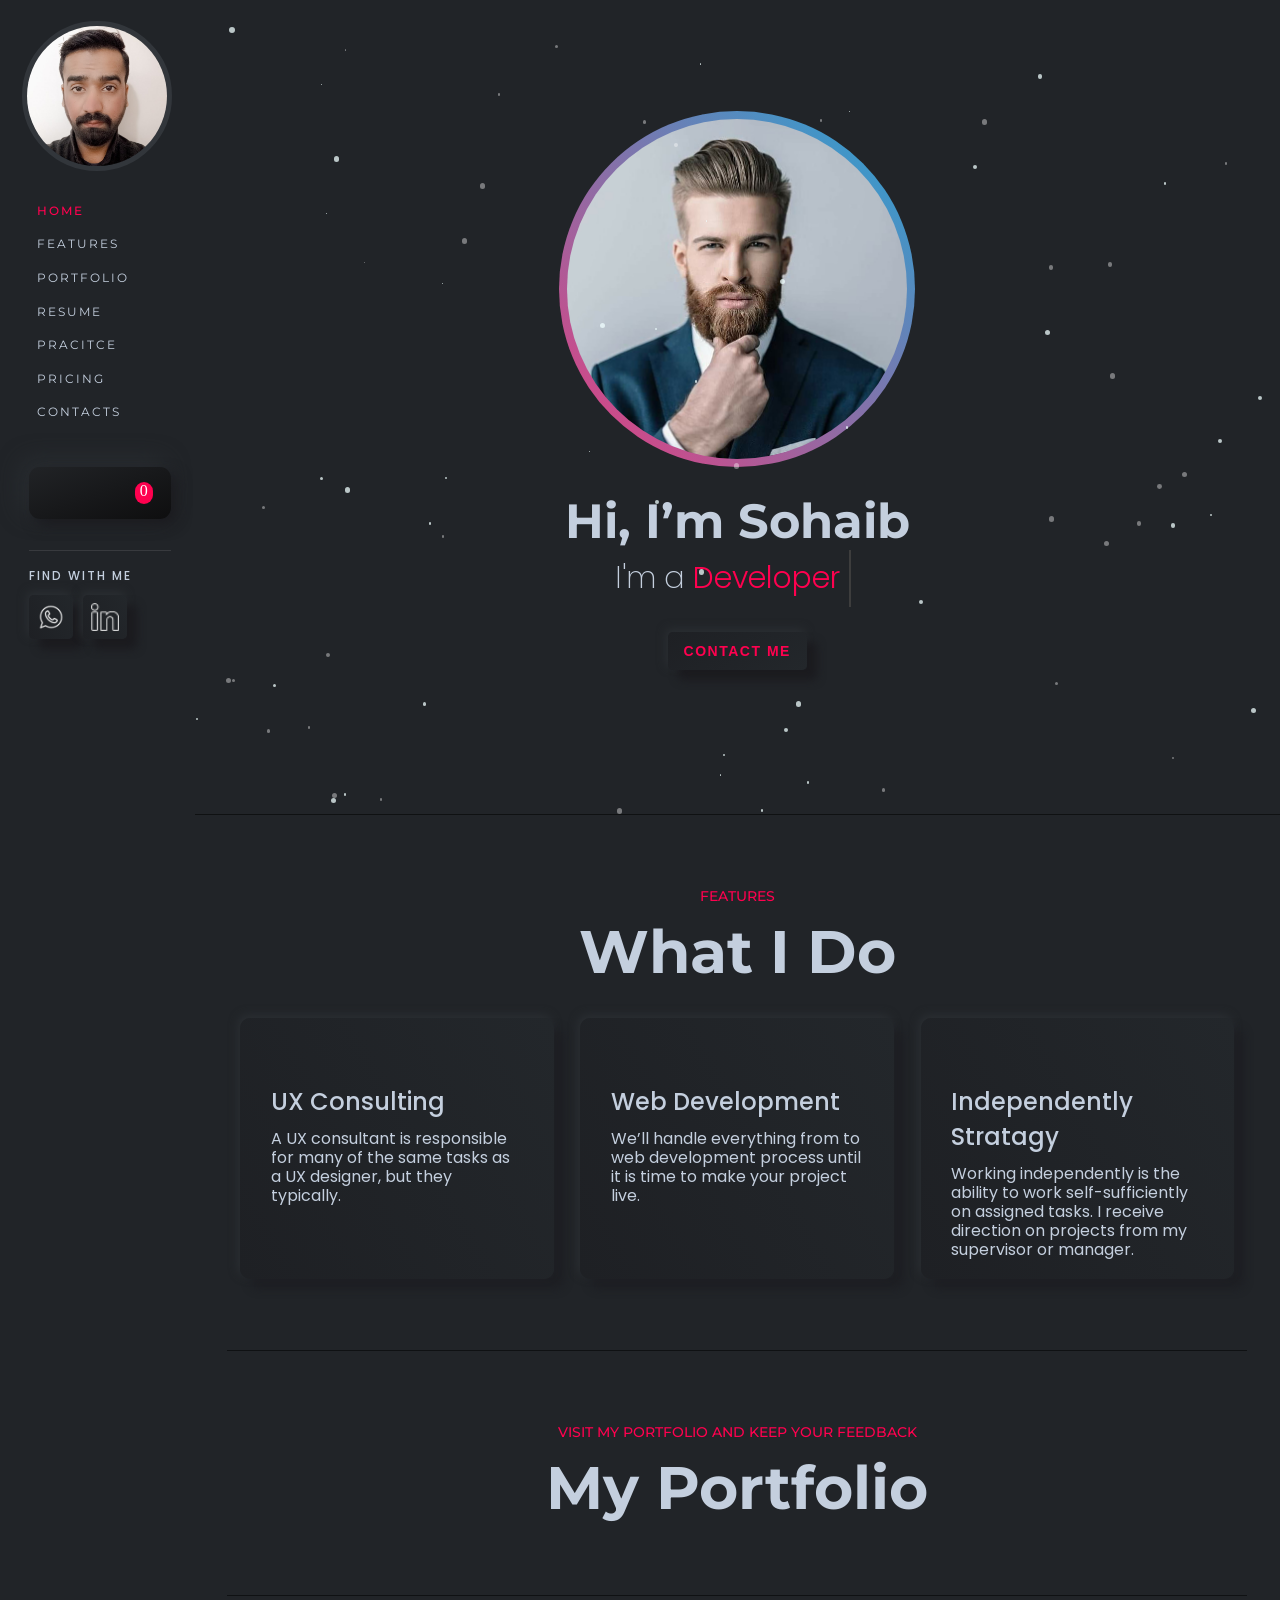
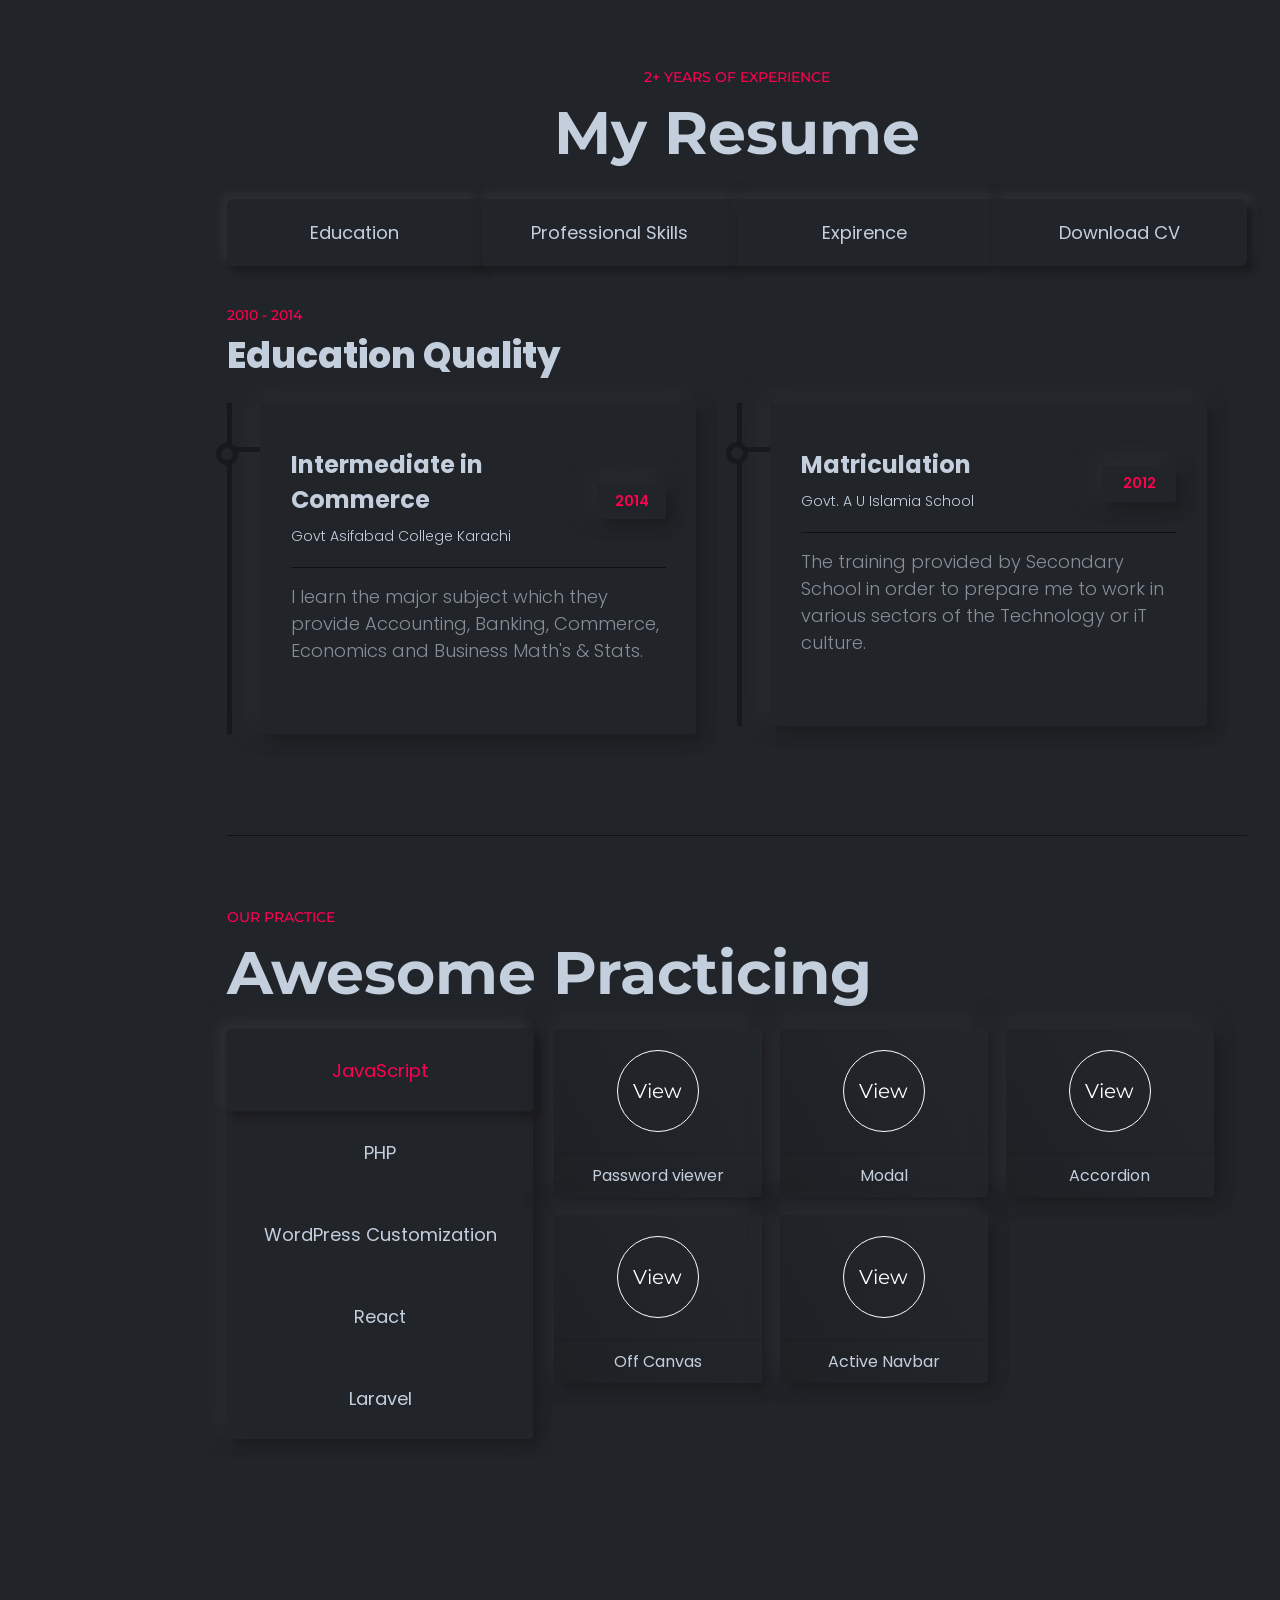
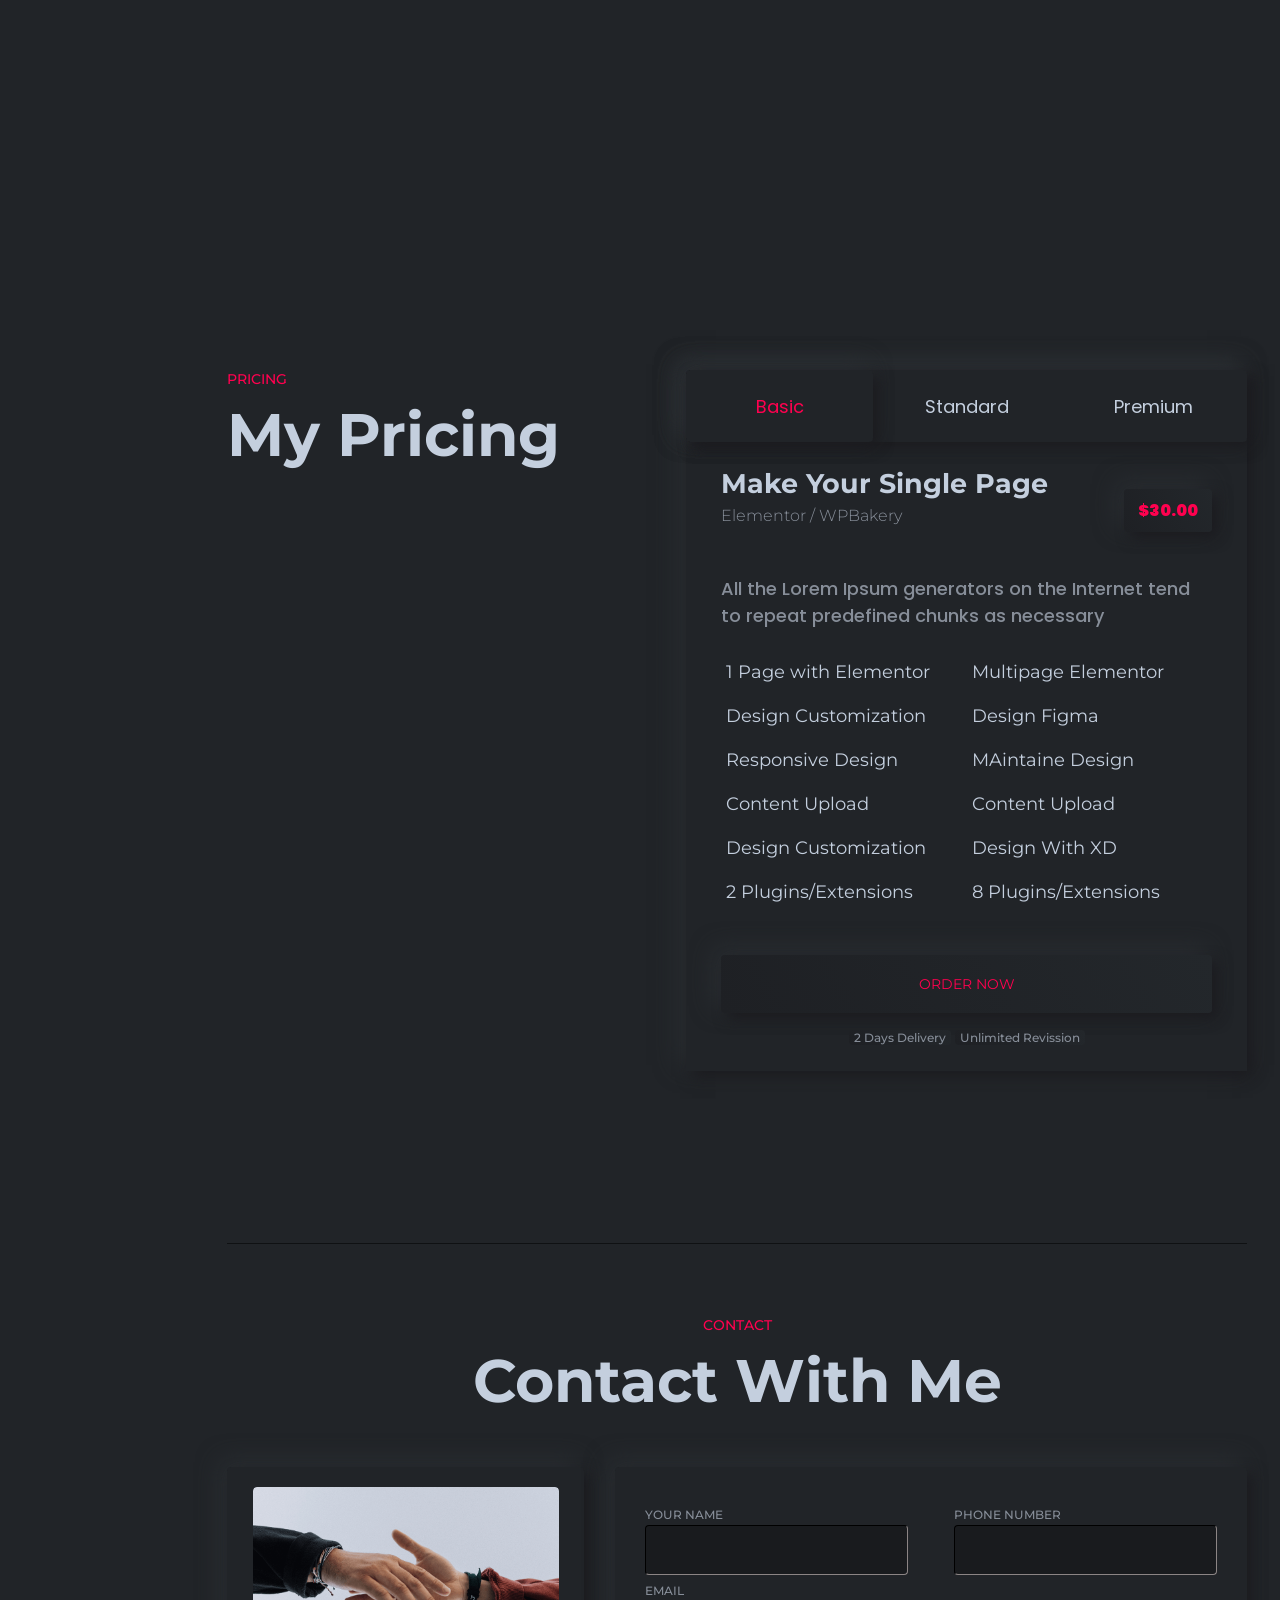
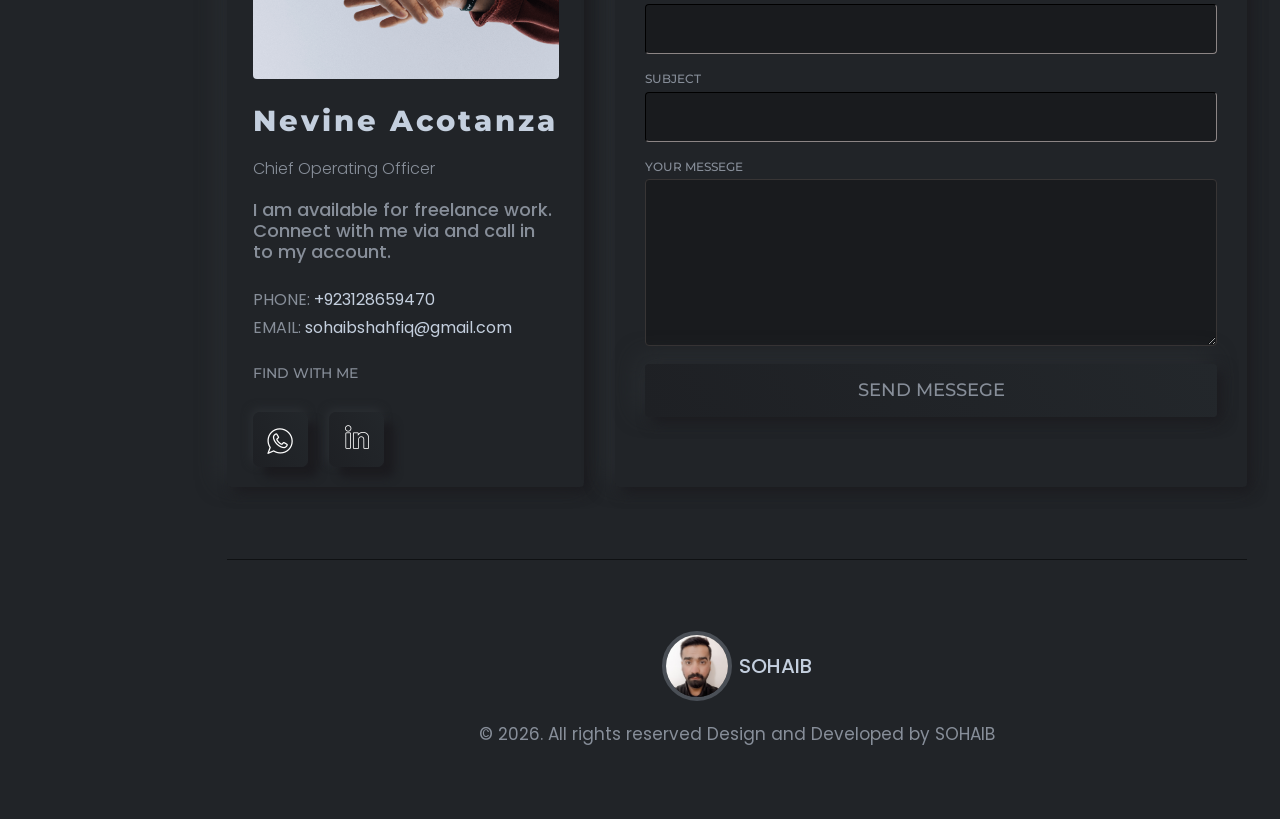
==== commit a88baaea: "updated" ====
--- a/index.html
+++ b/index.html
@@ -270,7 +270,7 @@
                     </section>
                 </section>
                 <hr>
-                <section class="clients PPP" id="client-sec">
+                <section class="clients PPP mobile" id="client-sec">
                     <div class="content">
                         <p class="PP">OUR PRACTICE</p>
                         <h2 class="HH">Awesome Practicing</h2>
@@ -303,8 +303,6 @@
                                         <hr>
                                         <h4>Accordion</h4>
                                     </div>
-                                </div>
-                                <div class="dis">
                                     <div class="box">
                                         <a href="http://off-canvas-js.free.nf/" target="_blank">View</a>
                                         <hr>
@@ -315,26 +313,25 @@
                                         <hr>
                                         <h4>Active Navbar</h4>
                                     </div>
-
                                 </div>
                             </div>
                             <div class="product tT">
                                 <div class="dis jus">
-                                <div class="box">
+                                    <div class="box">
                                     <a href="http://curd-app.free.nf/" target="_blank">View</a>
                                     <hr>
                                     <h4>CRUD Opperation</h4>
-                                </div>
-                                <div class="box">
+                                    </div>
+                                    <div class="box">
                                     <a href="http://php-session.free.nf/" target="_blank">View</a>
                                     <hr>
                                     <h4>Session</h4>
-                                </div>
-                                <div class="box">
+                                    </div>
+                                    <div class="box">
                                     <a href="http://php-dashboard.free.nf/" target="_blank">View</a>
                                     <hr>
                                     <h4>HMS (Dashboard)</h4>
-                                </div>
+                                    </div>
                                 </div>  
                             </div>
                             <div class="word tT">
@@ -353,9 +350,7 @@
                                         <a href="" target="_blank">View</a>
                                         <hr>
                                         <h4>Custom Theme</h4>
-                                    </div>
-                                </div>
-                                <div class="dis jus">
+                                    </div>                                
                                     <div class="box">
                                         <a href="" target="_blank">View</a>
                                         <hr>
@@ -393,7 +388,7 @@
                         <div class="second">
                             <div class="box">
                                 <ul class="pric-Tab">
-                                    <li>basic</li>
+                                    <li class="is-active">basic</li>
                                     <li>standard</li>
                                     <li>premium</li>
                                 </ul>
@@ -426,9 +421,9 @@
                                             </div>
                                         </div>
                                         <button>Order now<i class="fi fi-rr-arrow-small-right oR"></i></button>
-                                        <div class="dis ff">
-                                            <h6>2 Days Delivery</h6>
-                                            <h6>Unlimited Revission</h6>
+                                        <div class="ff">
+                                            <span>2 Days Delivery</span>
+                                            <span>Unlimited Revission</span>
                                         </div>
                                     </div>
                                 </div>
--- a/style.css
+++ b/style.css
@@ -822,7 +822,6 @@
     text-align: center;
     box-shadow: var(--shadow-1);
     border-radius: 4px;
-    margin: 0 12px;
     width: 30%;
     background: var(--bg-1);
 }
@@ -875,8 +874,9 @@
 .clients .javascript{
     display: none;
 }
-.clients .javascript .dis{
-    margin-bottom: 20px;
+.two .dis{
+    flex-wrap: wrap;
+    gap: 18px;
 }
 .clients .javascript.is-active{
     display: block;
@@ -1035,14 +1035,17 @@
 .pricing .second .content-box .dis.ff {
     justify-content: center
 }
-.pricing .second .content-box h6{
+.pricing .second .content-box .ff span{
     color: var(--des);
     font-family: var(--mon-font);
     font-weight: 500;
     font-size: 12px;
     padding: 0px 5px;
-}
-
+    box-shadow: unset;
+}
+.pricing .second .content-box .ff {
+    text-align: center;
+}
 .pricing .second .basic{
     display: none;
 }
@@ -1420,10 +1423,276 @@
     #btn-back-to-top {
         width: 42px;
     }
+    .resume .education .box:after{
+        display: none;
+    }
+    .pricing .first .height {
+        height: 690px;
+    }
+    .clients .mar .one {
+        height: 520px;
+    }
 } 
-@media screen and (max-width: 768px){
-
+@media screen and (max-width: 767px){
+    .contact .box-on h2{
+        font-size: 17px;
+    }
+    .contact .box-on h3 {
+        font-size: 13px;
+    }
+    .contact .box-on .con h4 {
+        font-size: 11px;
+    }
+    .contact .box-on p {
+        font-size: 12px;
+    }
+    .contact .box-on li {
+        width: 22%;
+    }
+    footer .info p {
+        font-size: 14px;
+    }
+    .HH {
+        font-size: 40px;
+    }
+    .PP {
+        font-size: 12px;
+        margin-bottom: 6px;
+    }
+    .pricing .second .content-box p {
+        font-size: 12px;
+    }
+    i.fi {
+        font-size: 10px;
+    }
+    .pricing .second .content-box h5 {
+        font-size: 12px;
+        margin-top: 12px;
+        margin-bottom: 5px;
+    }
+    .pricing .second .content-box h4 {
+        font-size: 19px;
+    }
+    .pricing .second .content-box p.des {
+        font-size: 14px;
+    }
+    .pricing .second .content-box span {
+        padding: 5px 9px;
+        font-weight: 500;
+    }
+    .pricing .second .box ul li {
+        padding: 3% 0;
+        font-size: 15px;
+    }
+    .pricing .first .height {
+        height: 510px;
+    }
+    .clients .taabB li {
+        font-size: 15px;
+        padding: 8% 0;
+    }
+    .clients .box h4 {
+        font-size: 13px;
+    }
+    .clients .box a {
+        font-size: 15px;
+        margin: 40px 0;
+    }
+    .clients .box a:before {
+        width: 60px;
+        height: 60px;
+    }
+    .resume .education .detail h4 {
+        font-size: 13px;
+    }
+    h3 {
+        font-size: 20px;
+    }
+    .resume .head h3 {
+        font-size: 26px;
+    }
+    .resume li {
+        font-size: 15px;
+    }
+    .blog .box i.aR {
+        display: none;
+    }
+    .blog .box i {
+        font-size: 34px;
+    }
+    .blog .box p {
+        font-size: 13px;
+    }
+    h1 {
+        font-size: 40px;
+    }
+    section.pic .my-self .span h3{
+        font-size: 24px;
+    }
+    section.pic{
+        padding: 9% 0;
+    }
+    .top::after {
+        width: 256px;
+        height: 256px;
+    }
+    .top img{
+        width: 240px;
+    }
+    section.pic .contact button {
+        padding: 9px 14px;
+        font-size: 12px;
+    }
 }
 @media screen and (max-width: 480px){
+    .top img {
+        width: 180px;
+    }
+    .top::after {
+        width: 196px;
+        height: 196px;
+    }
+    h1 {
+        font-size: 30px;
+    }
+    section.pic .my-self .span h3 {
+        font-size: 18px;
+    }
+    .HH {
+        font-size: 26px;
+    }
+    .blog .box i {
+        font-size: 24px;
+    }
+    h3 {
+        font-size: 18px;
+    }
+    .blog .box p {
+        font-size: 11px;
+    }
+    .blog .row .box:last-child{
+        display: none;
+    }
+    .resume li {
+        font-size: 11px;
+    }
+    .resume .head h3 {
+        font-size: 20px;
+    }
+    .resume .education .detail .box .dis{
+        display: block;
+    }
+    h3 {
+        font-size: 15px;
+    }
+    .resume .education .detail .content p {
+        font-size: 11px;
+    }
+    .clients .taabB li {
+        font-size: 12px;
+    }
+    .mobile > .dis{
+        display: block;
+    }
+    .mobile .mar .one, .mobile .mar .two{
+        height: unset;
+        width: 100%;
+    }
+    .mobile ul.taabB{
+        display: flex;
+        flex-wrap: wrap;
+        margin-bottom: 30px;
+    }
+    .clients .taabB li {
+        padding: 2% 7px;
+        width: 100px;
+        height: 50px;
+        display: flex;
+        justify-content: center;
+        align-items: center;
+    }
+    .two .dis {
+        gap: 15px;
+    }
+    .clients .box {
+        width: 47%;
+    }
+    .pricing > .dis{
+        display: block;
+    }
+    .pricing .first, .pricing .second{
+        width: 100%;
+    }
+    .pricing .first .height{
+        height: unset;
+        margin-bottom: 20px;
+    }
+    .pricing .second .box ul li {
+        padding: 2% 0;
+        font-size: 13px;
+    }
+    .pricing .second .content-box .dis{
+        display: block;
+    }
+    .pricing .second .content-box p.des {
+        margin-bottom: 5%;
+        font-size: 12px;
+    }
+    .pricing .second .content-box p {
+        margin: 5% 0;
+    }
+    .pricing .second .content-box span {
+        font-size: 12px;
+    }
+    .pricing .second .content-box h4 {
+        font-size: 16px;
+    }
+    .pricing .firstt, .pricing .secondd{
+        width: 100%;
+    }
+    .pricing {
+        margin-top: 50px;
+    }
+    .pricing .second i.oR {
+        font-size: 20px;
+    }
+    .pricing .second .content-box button {
+        padding: 2% 0 3%;
+    }
+    .pricing .second .content-box .ff span {
+        font-size: 10px;
+    }
+    .pricing .second .content-box {
+        padding: 25px 17px;
+    }
+    .contact > .dis{
+        display: block;
+    }
+    .contact .box-on{
+        margin-bottom: 20px;
+        padding: 4%;
+    }
+    .contact .box-on, .contact .box-tw {
+        width: 100%;
+    }
+    .contact .box-on ul {
+        margin-top: 11px;
+        margin-bottom: 10px;
+    }
+    .contact .box-tw input {
+        margin-top: 3%;
+        margin-bottom: 7%;
+    }
+    .contact .box-tw {
+        font-size: 10px;
+    }
+    .contact .box-tw input {
+        height: 35px;
+    }
+    .contact .box-tw button {
+        font-size: 14px;
+    }
+    
+    
 
 } 
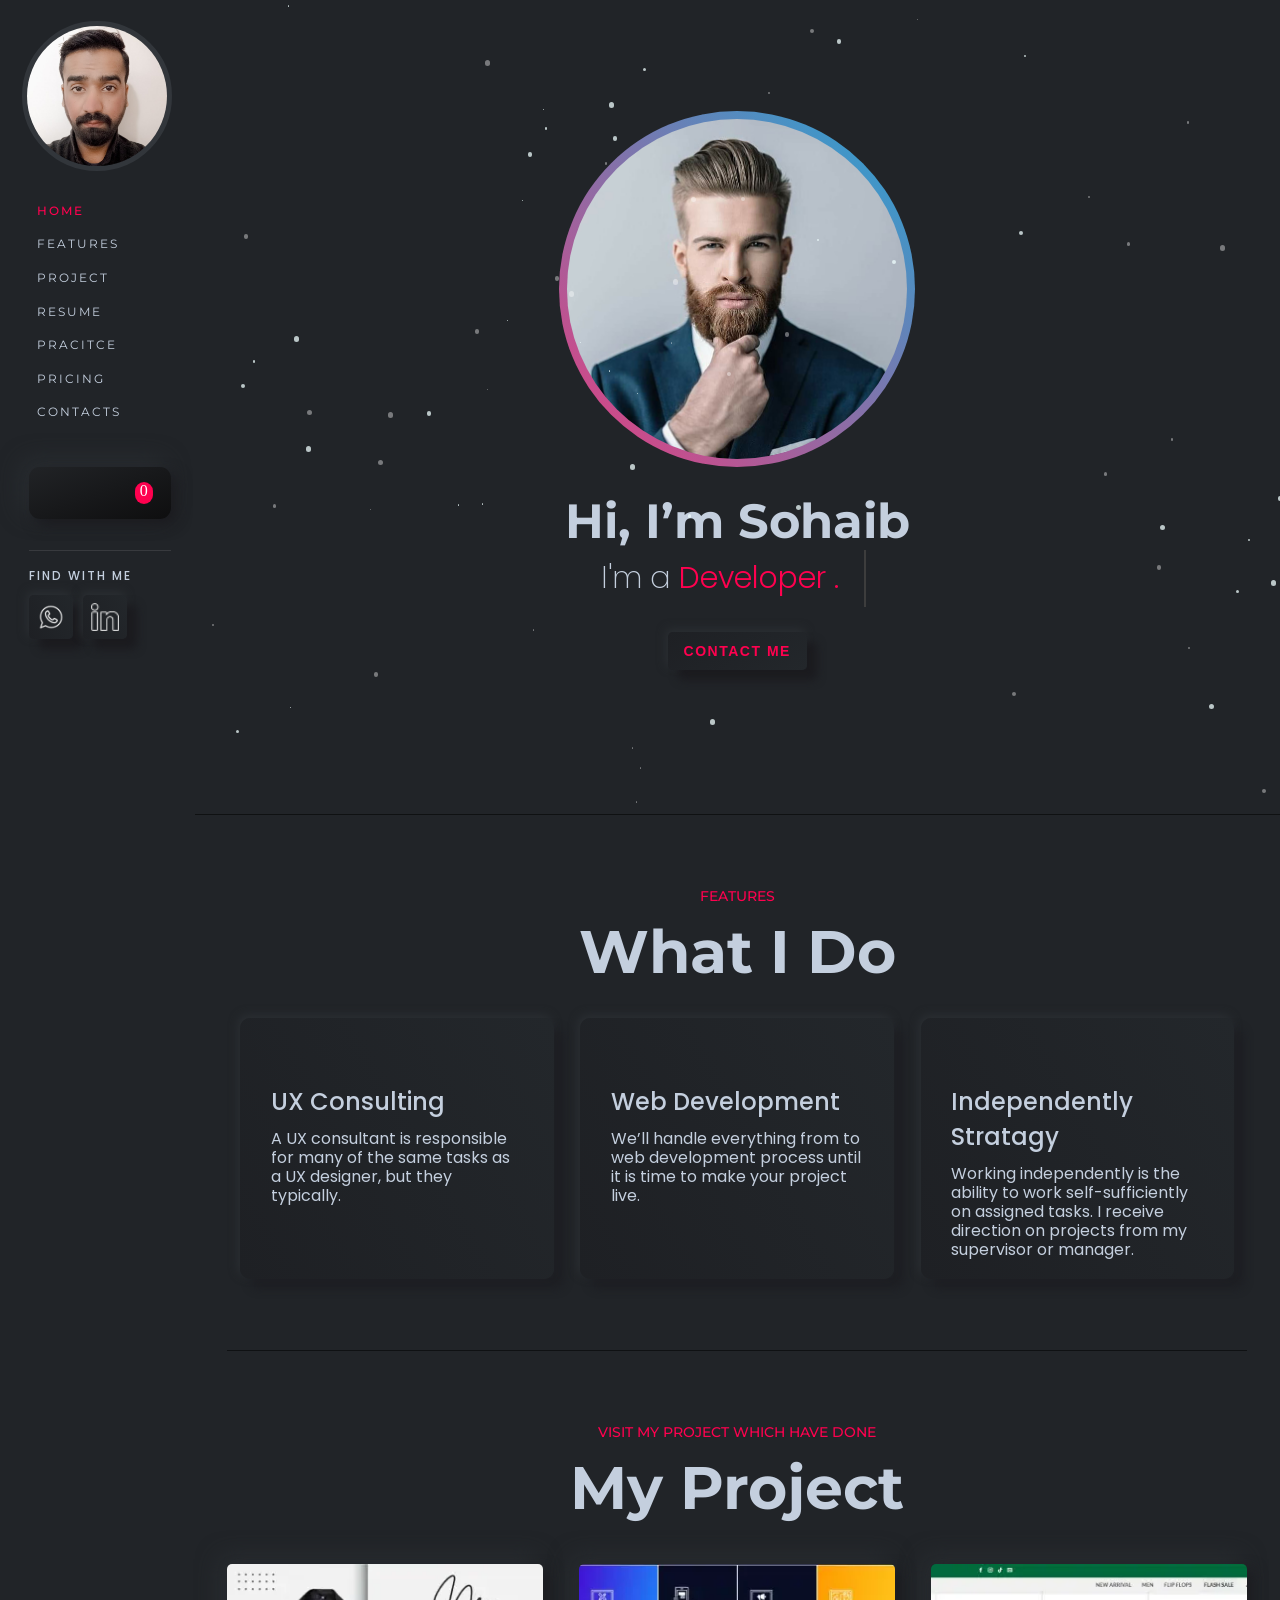
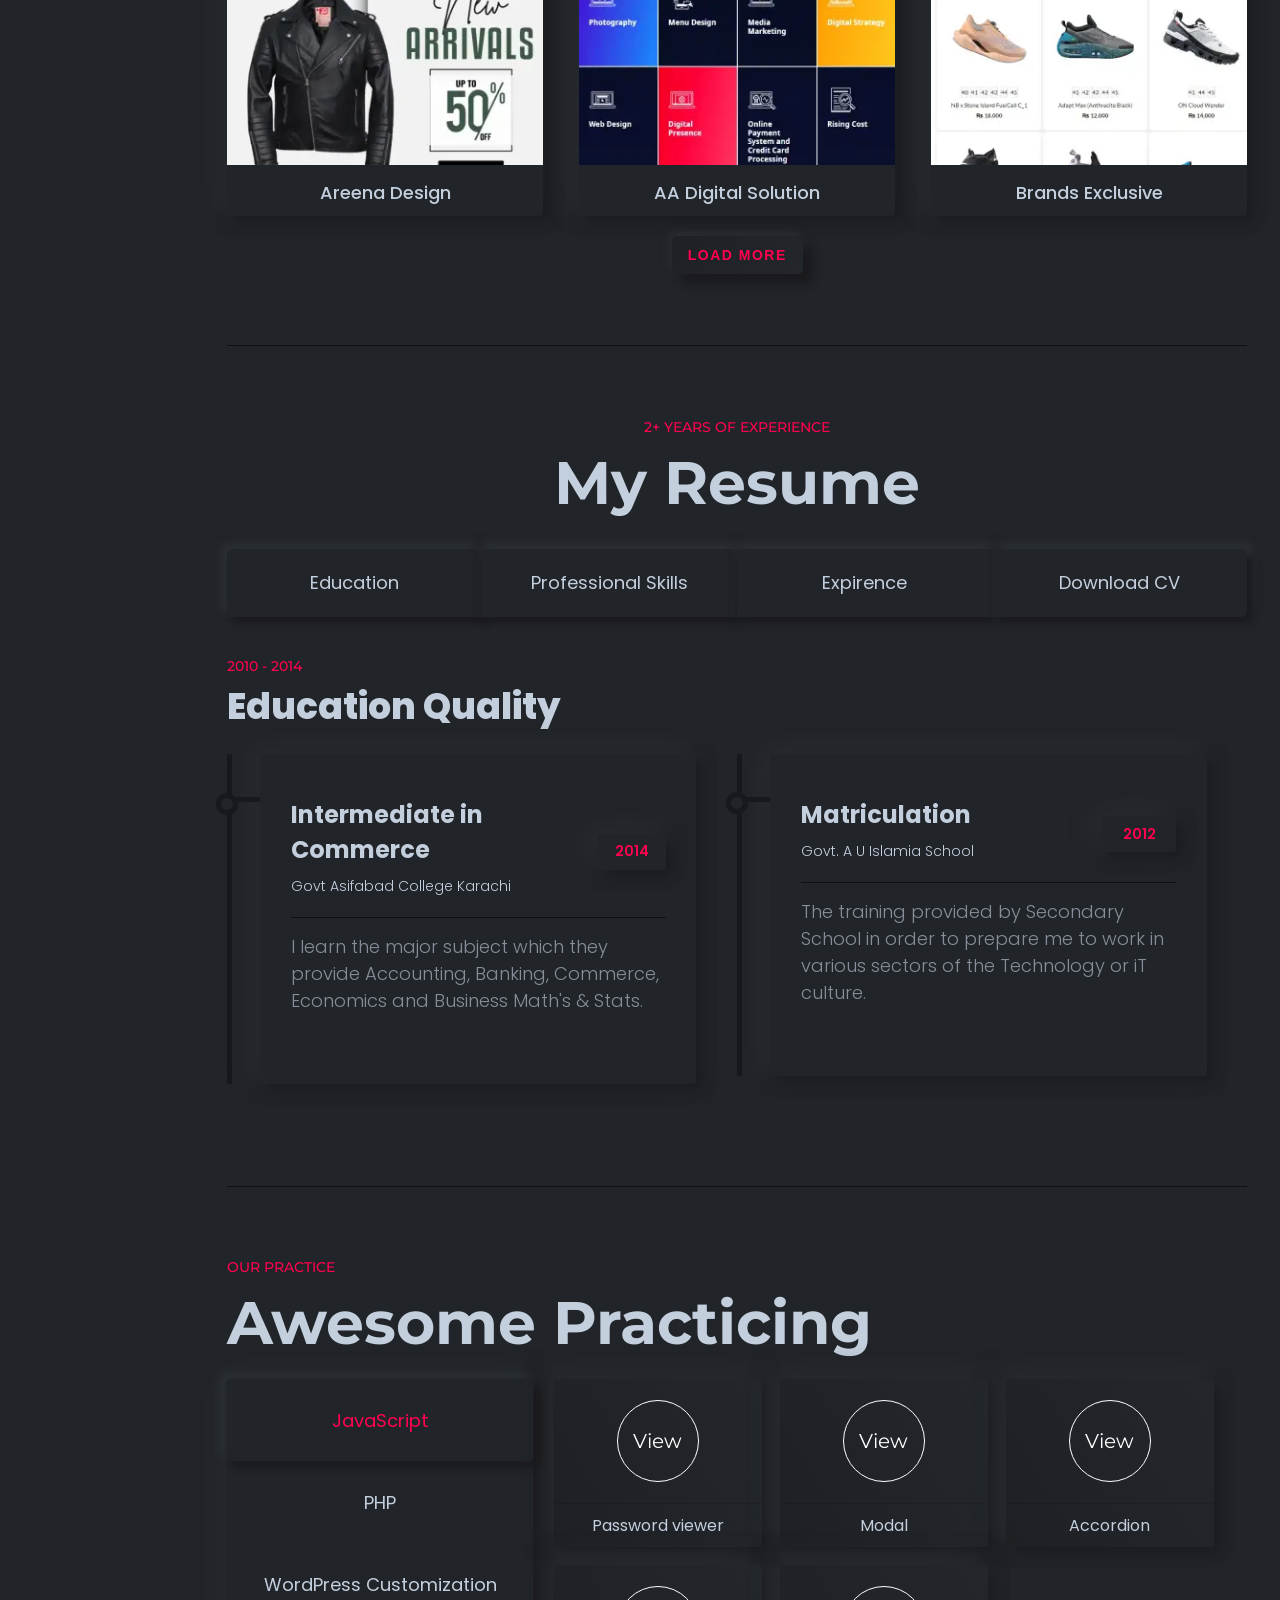
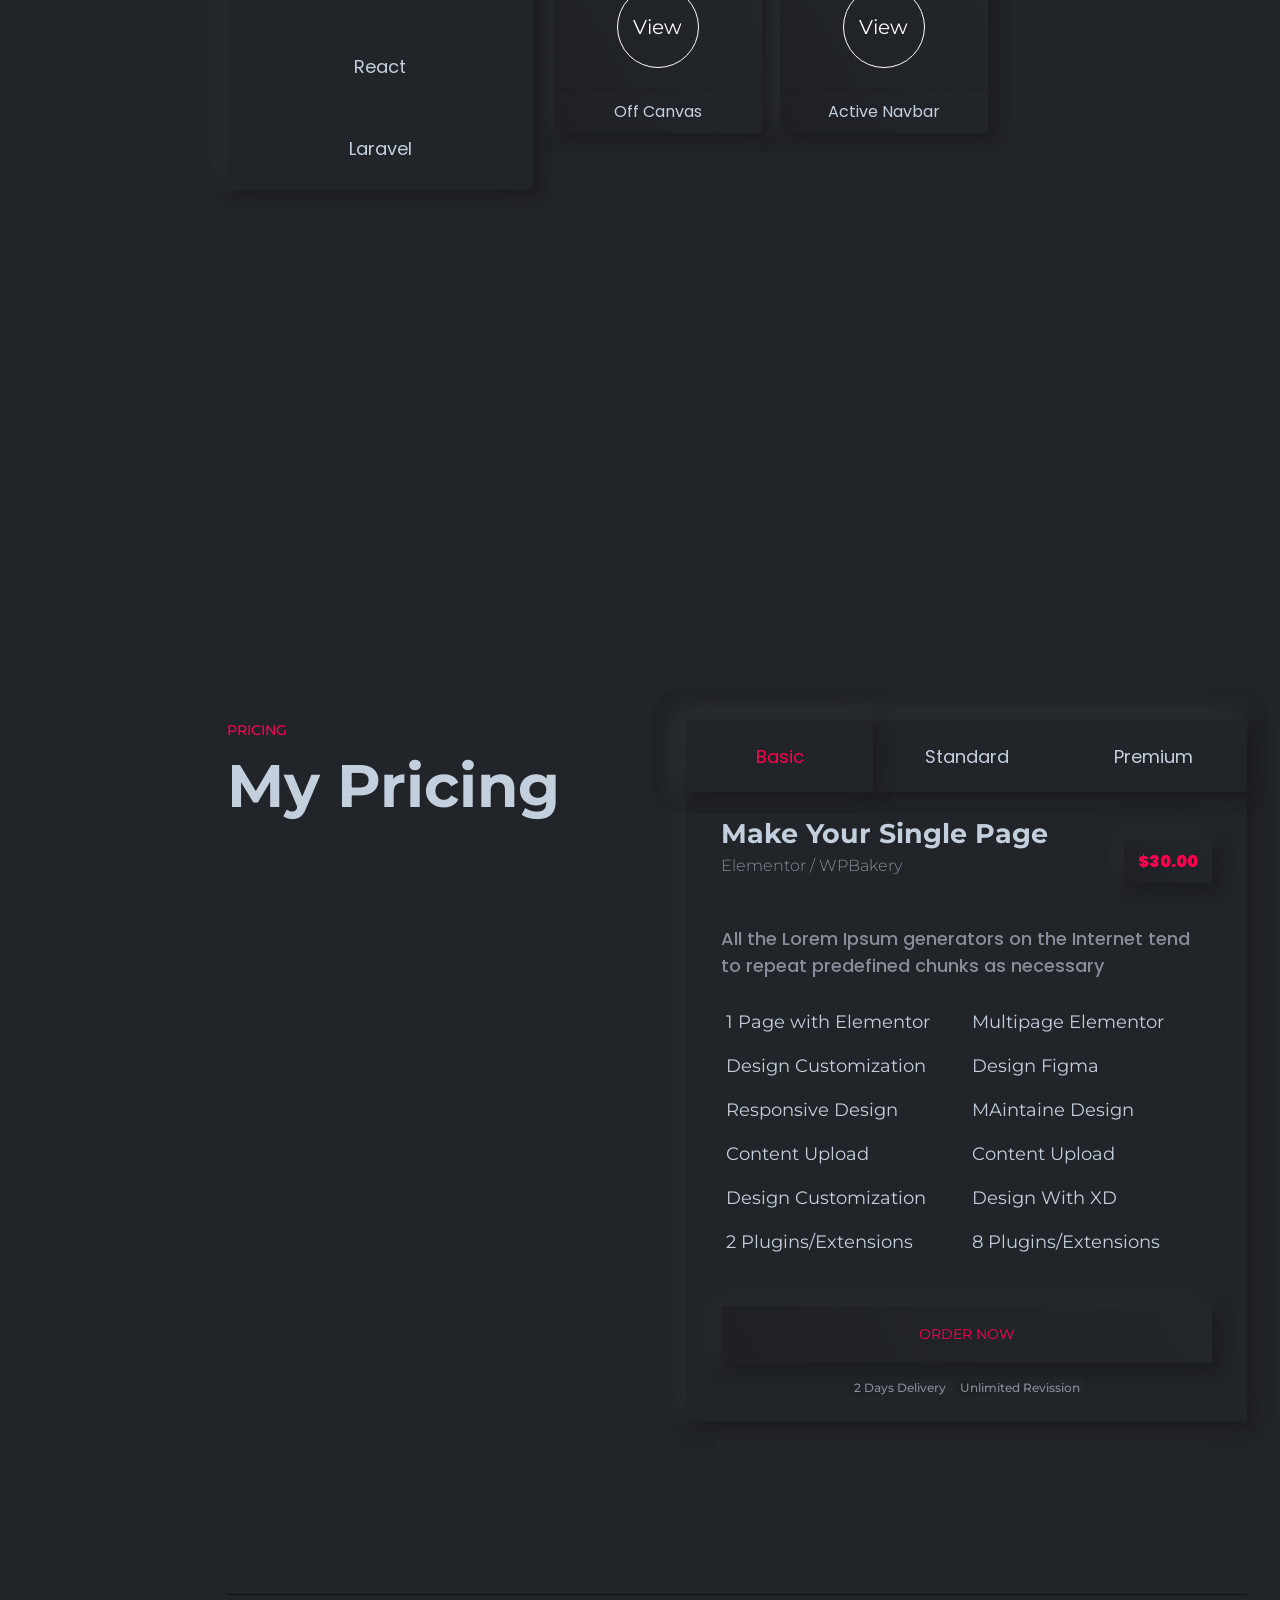
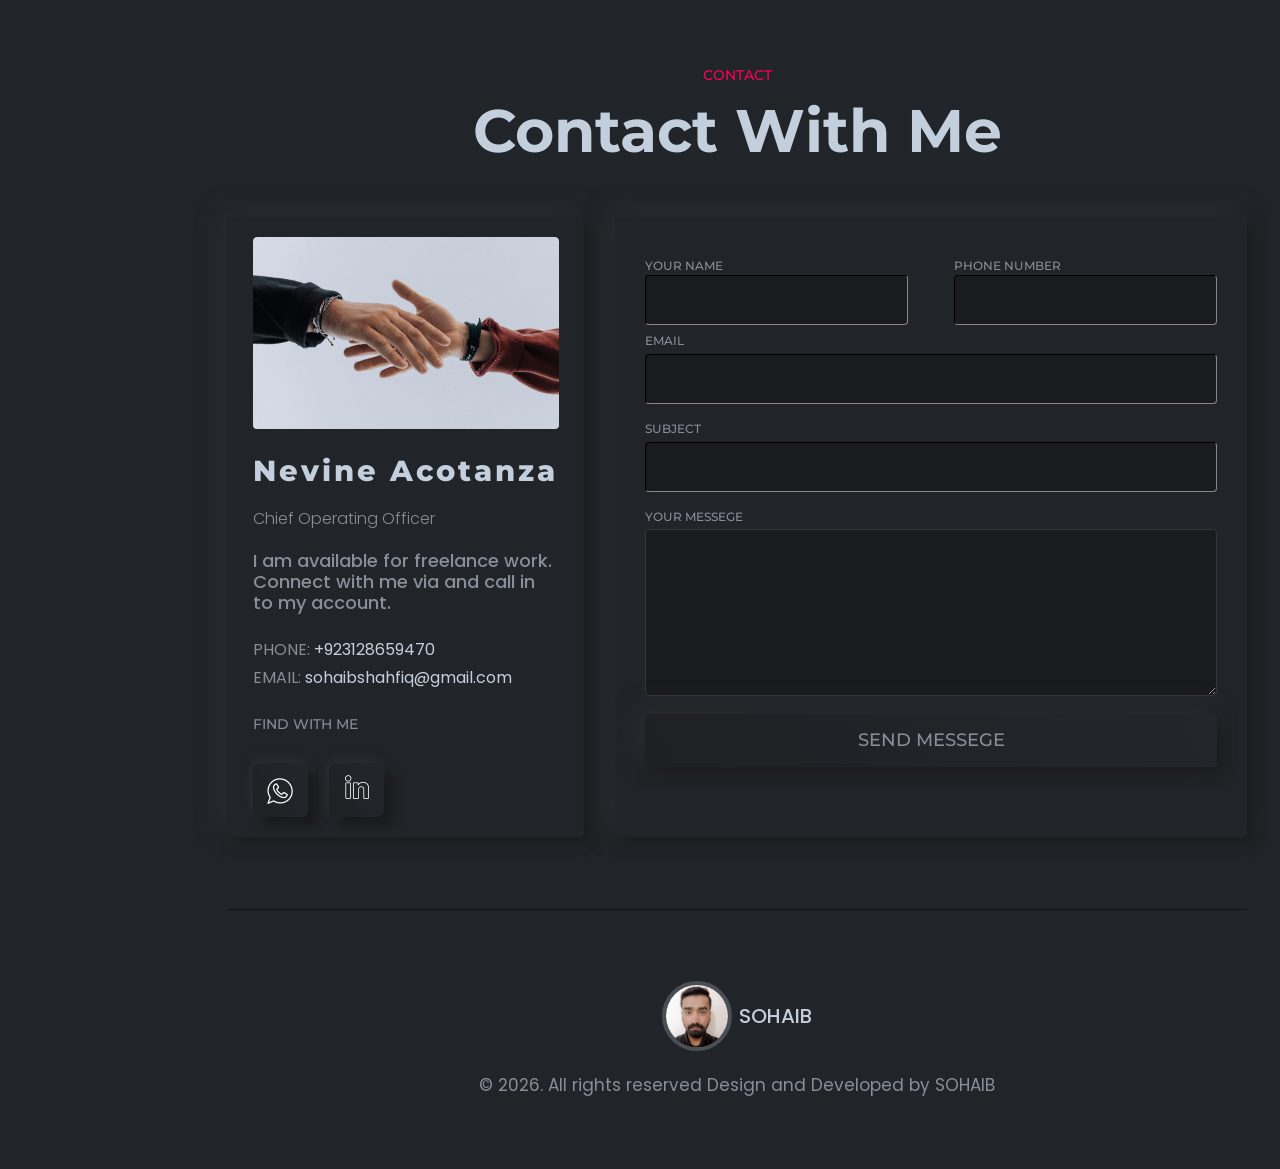
==== commit f207dc18: "updated" ====
--- a/index.html
+++ b/index.html
@@ -26,7 +26,7 @@
                 <ul class="link">
                     <li><a href="/#home"><i class="fi fi-rr-home"></i>HOME</a></li>
                     <li><a href="/#feature-sec"><i class="fi fi-rr-layers"></i>FEATURES</a></li>
-                    <li><a href="/#portfolio-sec"><i class="fi fi-rr-graduation-cap"></i>PORTFOLIO</a></li>
+                    <li><a href="/#portfolio-sec"><i class="fi fi-rr-graduation-cap"></i>PROJECT</a></li>
                     <li><a href="/#resume-sec"><i class="fi fi-rr-physics"></i>RESUME</a></li>
                     <li><a href="/#client-sec" class><i class="fi fi-rr-users-alt"></i>PRACITCE</a></li>
                     <li><a href="/#price-sec" class><i class="fi fi-rr-sack-dollar"></i>PRICING</a></li>
@@ -116,9 +116,84 @@
                 <hr>
                 <section class="portfolio PPP" id="portfolio-sec">
                     <div class="content">
-                        <p class="PP" data-aos="fade-up"data-aos-duration="500">VISIT MY PORTFOLIO AND KEEP YOUR FEEDBACK</p>
-                        <h2 class="HH" data-aos="fade-up"data-aos-duration="1000">My Portfolio</h2>
-                    </div>
+                        <p class="PP" data-aos="fade-up"data-aos-duration="500">VISIT MY PROJECT WHICH HAVE DONE</p>
+                        <h2 class="HH" data-aos="fade-up"data-aos-duration="1000">My Project</h2>
+                    </div>
+                    <div class="dis">
+                        <div class="box">
+                            <div class="image">
+                                <a href="https://areenadesign.com/" target="_blank"><img src="./assets/one.webp" alt=""></a>
+                            </div>
+                            <h3>Areena Design</h3>
+                        </div>
+                        <div class="box">
+                            <div class="image">
+                                <a href="https://aadigitalsolution.com/" target="_blank"><img src="./assets/two.webp" alt=""></a>
+                            </div>
+                            <h3>AA Digital Solution</h3>
+                        </div>
+                        <div class="box repLacE">
+                            <div class="image">
+                                <a href="https://brandsexclusive.com.pk/" target="_blank"><img src="./assets/three.webp" alt=""></a>
+                            </div>
+                            <h3>Brands Exclusive</h3>
+                        </div>
+                        <div class="box hidden">
+                            <div class="image">
+                                <a href="https://dealsexpress.pk/" target="_blank"><img src="./assets/four.webp" alt=""></a>
+                            </div>
+                            <h3>Deals Express</h3>
+                        </div>
+                        <div class="box hidden">
+                            <div class="image">
+                                <a href="https://miiru.com.pk/" target="_blank"><img src="./assets/five.webp" alt=""></a>
+                            </div>
+                            <h3>Miru Trends</h3>
+                        </div>
+                        <div class="box hidden">
+                            <div class="image">
+                                <a href="https://rumitrends.com/" target="_blank"><img src="./assets/six.webp" alt=""></a>
+                            </div>
+                            <h3>Rumi Trends</h3>
+                        </div>
+                        <div class="box hidden">
+                            <div class="image">
+                                <a href="https://simplyexplainer.com/ " target="_blank"><img src="./assets/seven.webp" alt=""></a>
+                            </div>
+                            <h3>Simply Explainer</h3>
+                        </div>
+                        <div class="box hidden">
+                            <div class="image">
+                                <a href="https://scribebunny.com/" target="_blank"><img src="./assets/eight.webp" alt=""></a>
+                            </div>
+                            <h3>Scribe Bunny</h3>
+                        </div>
+                        <div class="box hidden">
+                            <div class="image">
+                                <a href="https://coreghostwriting.pro/" target="_blank"><img src="./assets/nine.webp" alt=""></a>
+                            </div>
+                            <h3>Core Ghost Writing</h3>
+                        </div>
+                        <div class="box hidden">
+                            <div class="image">
+                                <a href="https://infinilogodesign.com/" target="_blank"><img src="./assets/ten.webp" alt=""></a>
+                            </div>
+                            <h3>Infini Logo Design</h3>
+                        </div>
+                        <div class="box hidden">
+                            <div class="image">
+                                <a href="https://infinisys.co/" target="_blank"><img src="./assets/eleven.webp" alt=""></a>
+                            </div>
+                            <h3>Infinisys</h3>
+                        </div>
+                        <div class="box hidden">
+                            <div class="image">
+                                <a href="https://wowexplainers.com/" target="_blank"><img src="./assets/twelve.webp" alt=""></a>
+                            </div>
+                            <h3>Wow Explainers</h3>
+                        </div>
+                    </div>
+                    <button id="loadMore">Load More</button>
                 </section>
                 <hr>
                 <section class="resume PPP" id="resume-sec">
--- a/style.css
+++ b/style.css
@@ -446,7 +446,7 @@
     text-align: center;
     margin: 25px 0px;
 }
-section.pic .contact button{
+section.pic .contact button, .portfolio button#loadMore{
     color: var(--sec);
     background:linear-gradient(145deg, #1e2024, #23272b);
     border: none;
@@ -460,7 +460,7 @@
     cursor: pointer;
     transition: .3s ease-in-out;
 }
-section.pic .contact button:hover {
+section.pic .contact button:hover, .portfolio button#loadMore:hover {
     transform: translate(0, -4px);
     background: var(--bg-2);
 }
@@ -521,6 +521,46 @@
 }
 .col-sm{
     flex: 1;
+}
+
+
+/* -----Porfolio----- */
+.portfolio{
+    text-align: center;
+}
+.portfolio .dis {
+    flex-wrap: wrap;
+    justify-content: space-between;
+}
+.portfolio .box.hidden{
+    display: none;
+}
+.portfolio button#loadMore{
+    margin-top: 20px;
+}
+.portfolio .box img {
+    border-radius: 5px 5px 0px 0px;
+    transition: .2s ease-in-out;
+    width: 100%;
+}
+.portfolio .box img:hover{
+    transform: scale(1.1);
+}
+.portfolio .box .image{
+    overflow: hidden;
+}
+.portfolio .box {
+    width: 31%;
+    background: transparent;
+    box-shadow: var(--shadow-1);
+    border-radius: 4px;
+}
+.portfolio .box h3{
+    margin: 10px 12px;
+    font-size: 18px;
+}
+.portfolio .content{
+    margin-bottom: 40px;    
 }
 
 /* ---Resume---- */
@@ -1432,6 +1472,9 @@
     .clients .mar .one {
         height: 520px;
     }
+    .portfolio .box h3 {
+        font-size: 14px;
+    }
 } 
 @media screen and (max-width: 767px){
     .contact .box-on h2{
@@ -1539,7 +1582,7 @@
     .top img{
         width: 240px;
     }
-    section.pic .contact button {
+    section.pic .contact button, .portfolio button#loadMore {
         padding: 9px 14px;
         font-size: 12px;
     }
@@ -1692,7 +1735,15 @@
     .contact .box-tw button {
         font-size: 14px;
     }
-    
-    
+    .portfolio .box{
+        width: 48%;
+        margin-bottom: 20px;
+    }
+    .search .background {
+        height: 40px;
+    }
+    .search .box span {
+        height: 19px;
+    }
 
 } 
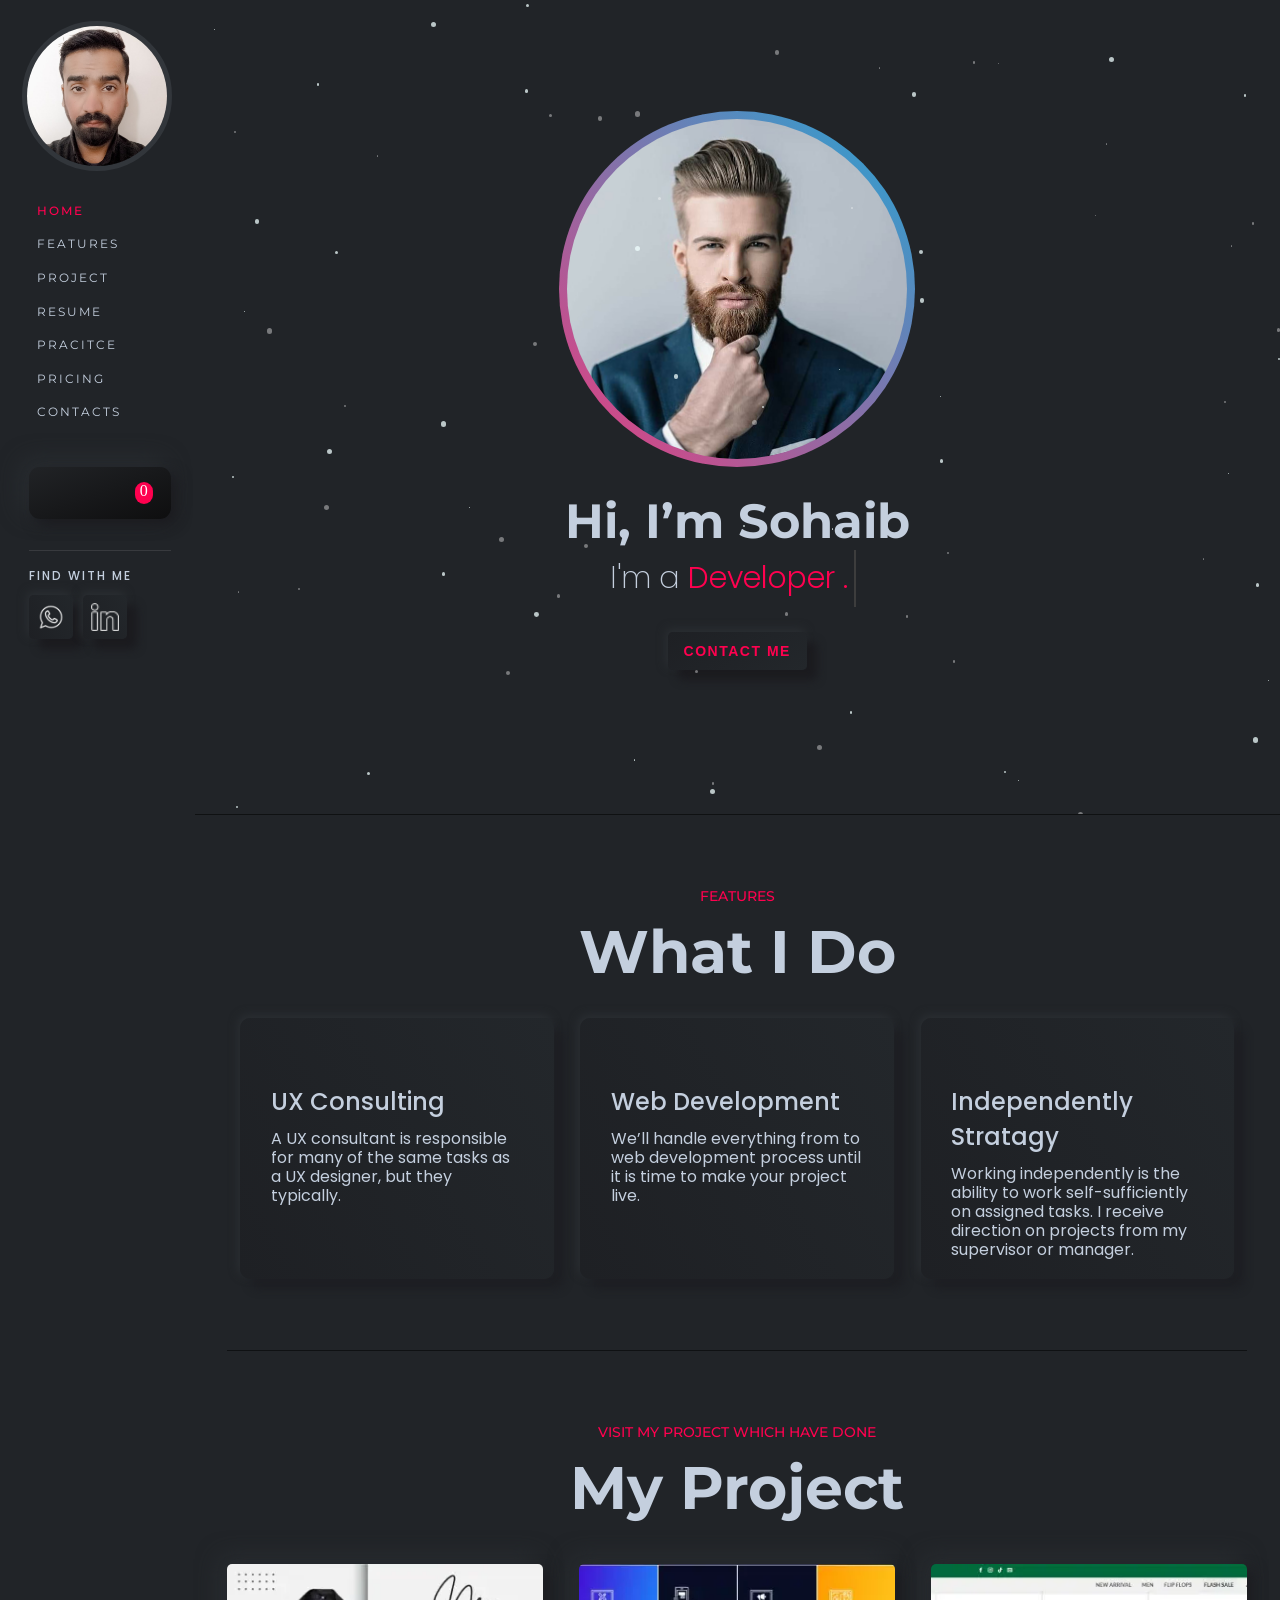
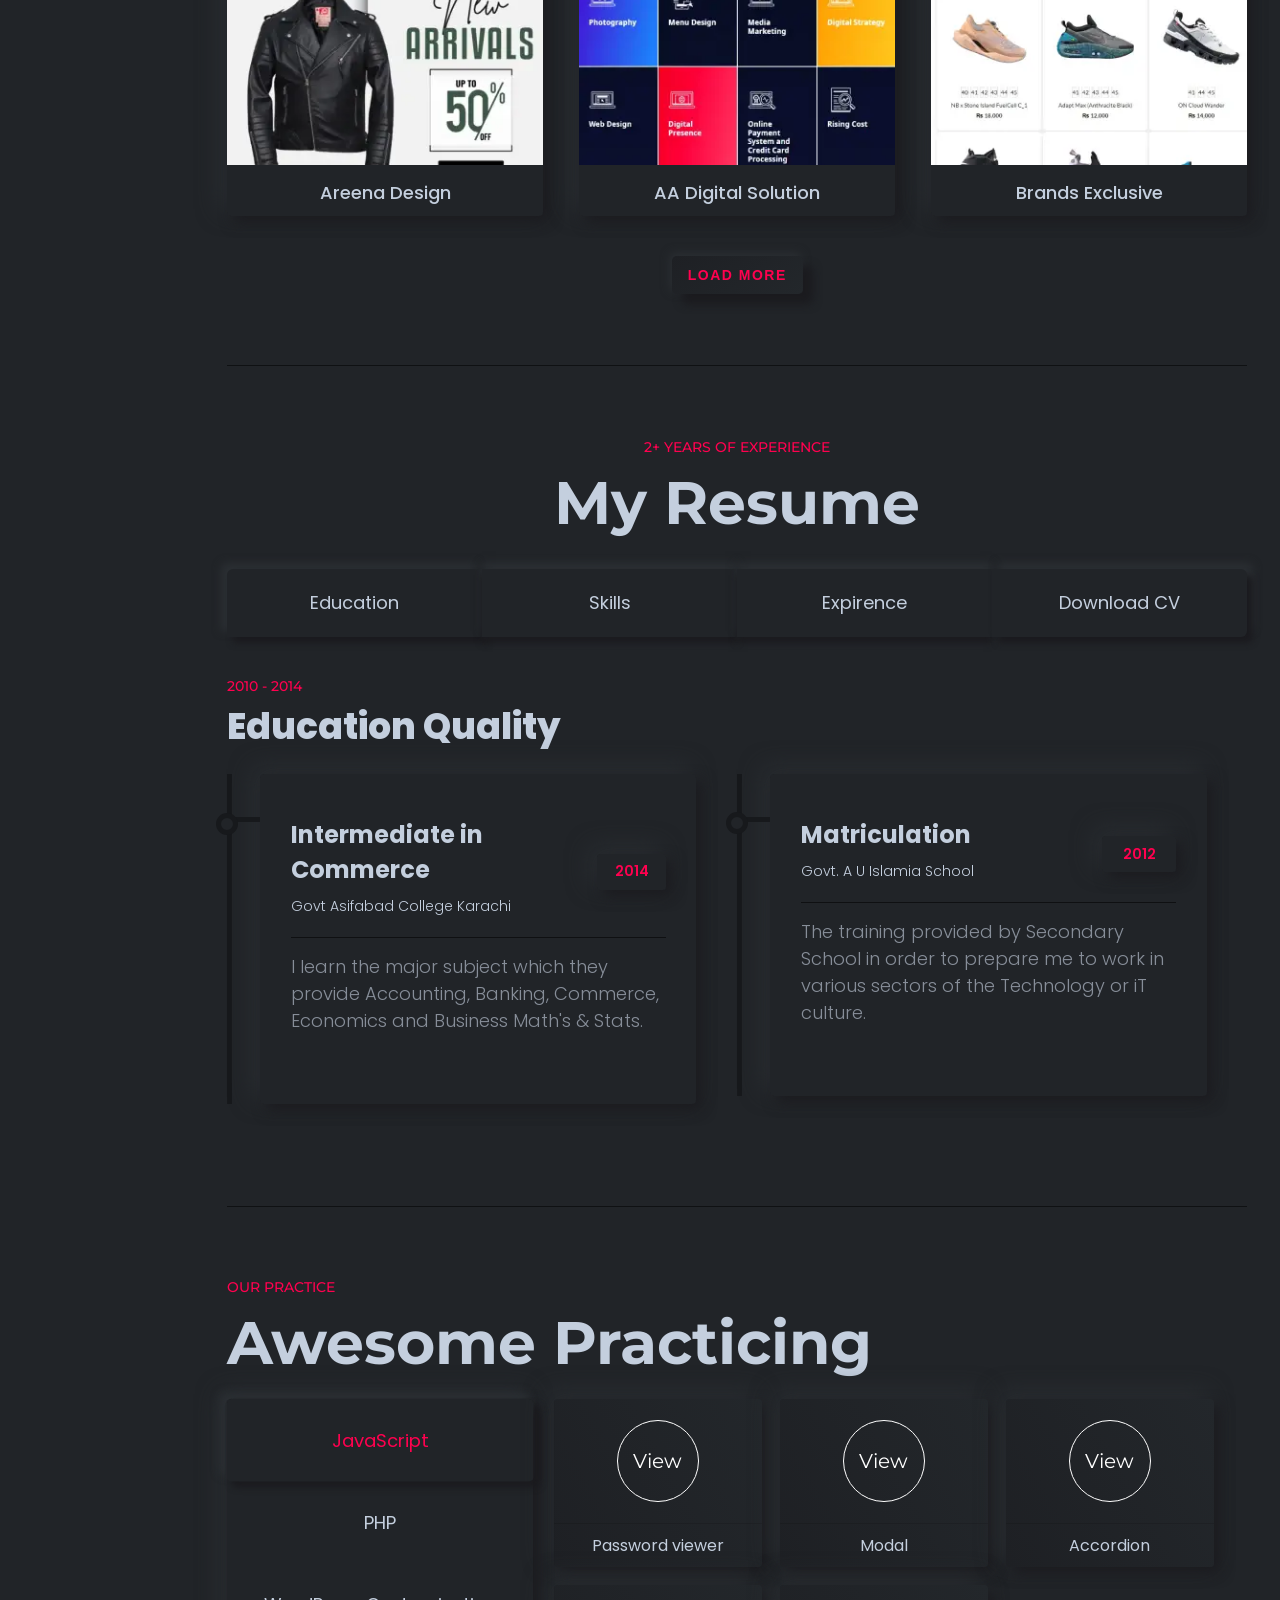
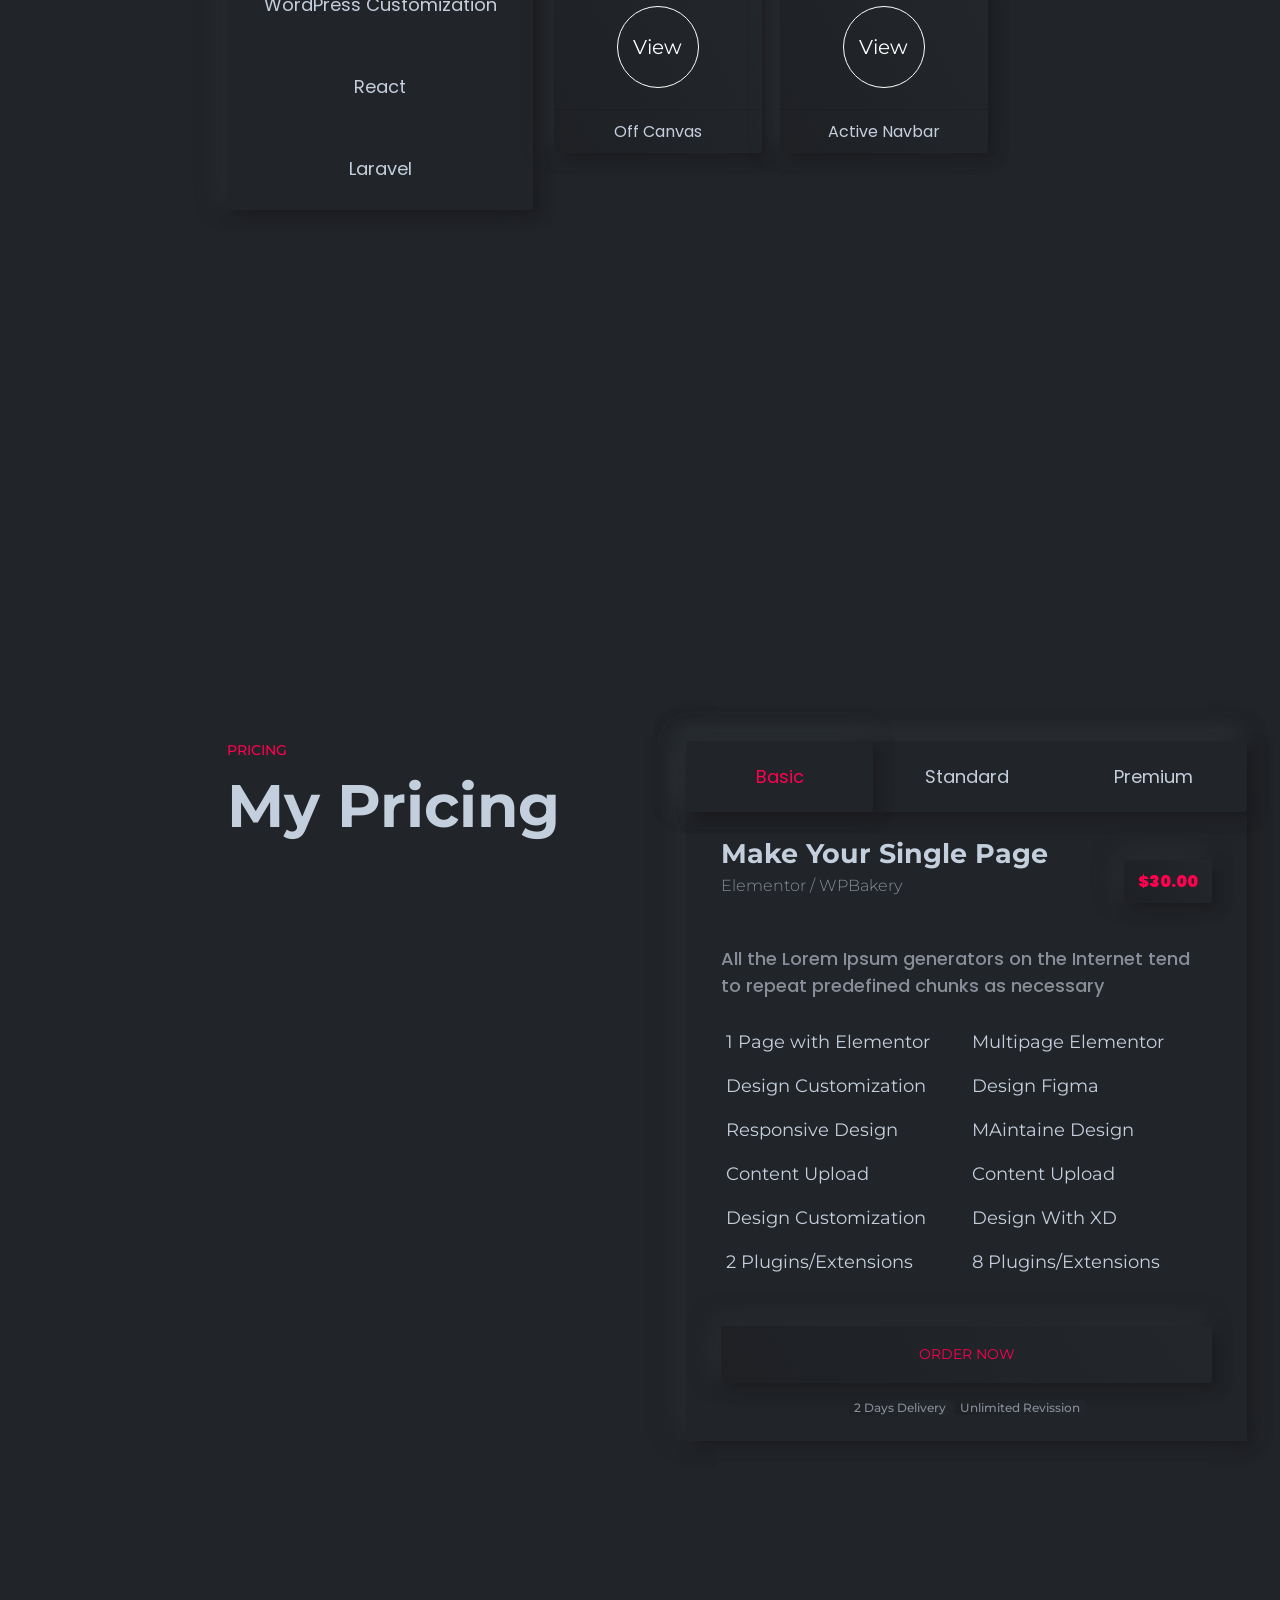
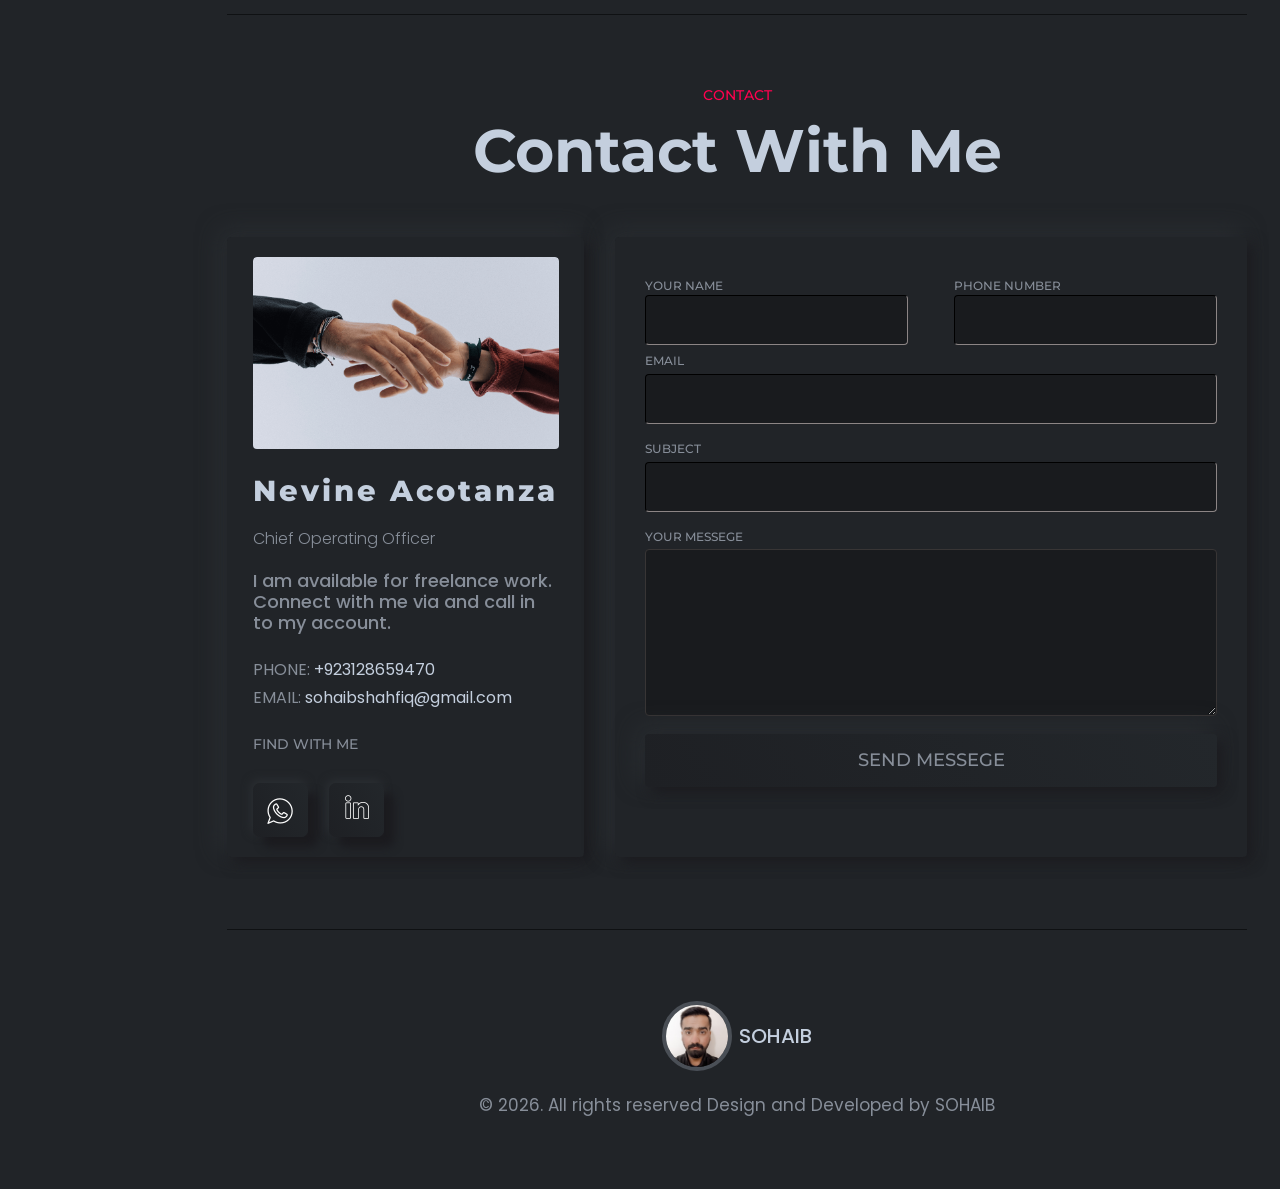
==== commit 2d859bc3: "updated" ====
--- a/index.html
+++ b/index.html
@@ -204,7 +204,7 @@
                     <div class="TAB">
                         <ul class="dis">
                             <li>Education</li>
-                            <li>Professional Skills</li>
+                            <li>Skills</li>
                             <li>Expirence</li>
                             <li><a href="./assets/PDF_1MB.pdf" download="">Download CV</a></li>
                         </ul>
--- a/style.css
+++ b/style.css
@@ -554,6 +554,7 @@
     background: transparent;
     box-shadow: var(--shadow-1);
     border-radius: 4px;
+    margin-bottom: 20px;
 }
 .portfolio .box h3{
     margin: 10px 12px;
@@ -1588,6 +1589,9 @@
     }
 }
 @media screen and (max-width: 480px){
+    .top{
+        margin-top: 40px;
+    }
     .top img {
         width: 180px;
     }
@@ -1735,6 +1739,20 @@
     .contact .box-tw button {
         font-size: 14px;
     }
+    .contact .mar {
+        margin-top: 18px;
+    }
+    .contact .box-on li {
+        width: 50px;
+        padding: 2% 0% 1%;
+        margin-right: 4%;
+    }
+    .contact .box-on .con {
+        margin: 4% 0;
+    } 
+    .contact .box-on h5 {
+        margin: 1% 0 3%;
+    }   
     .portfolio .box{
         width: 48%;
         margin-bottom: 20px;
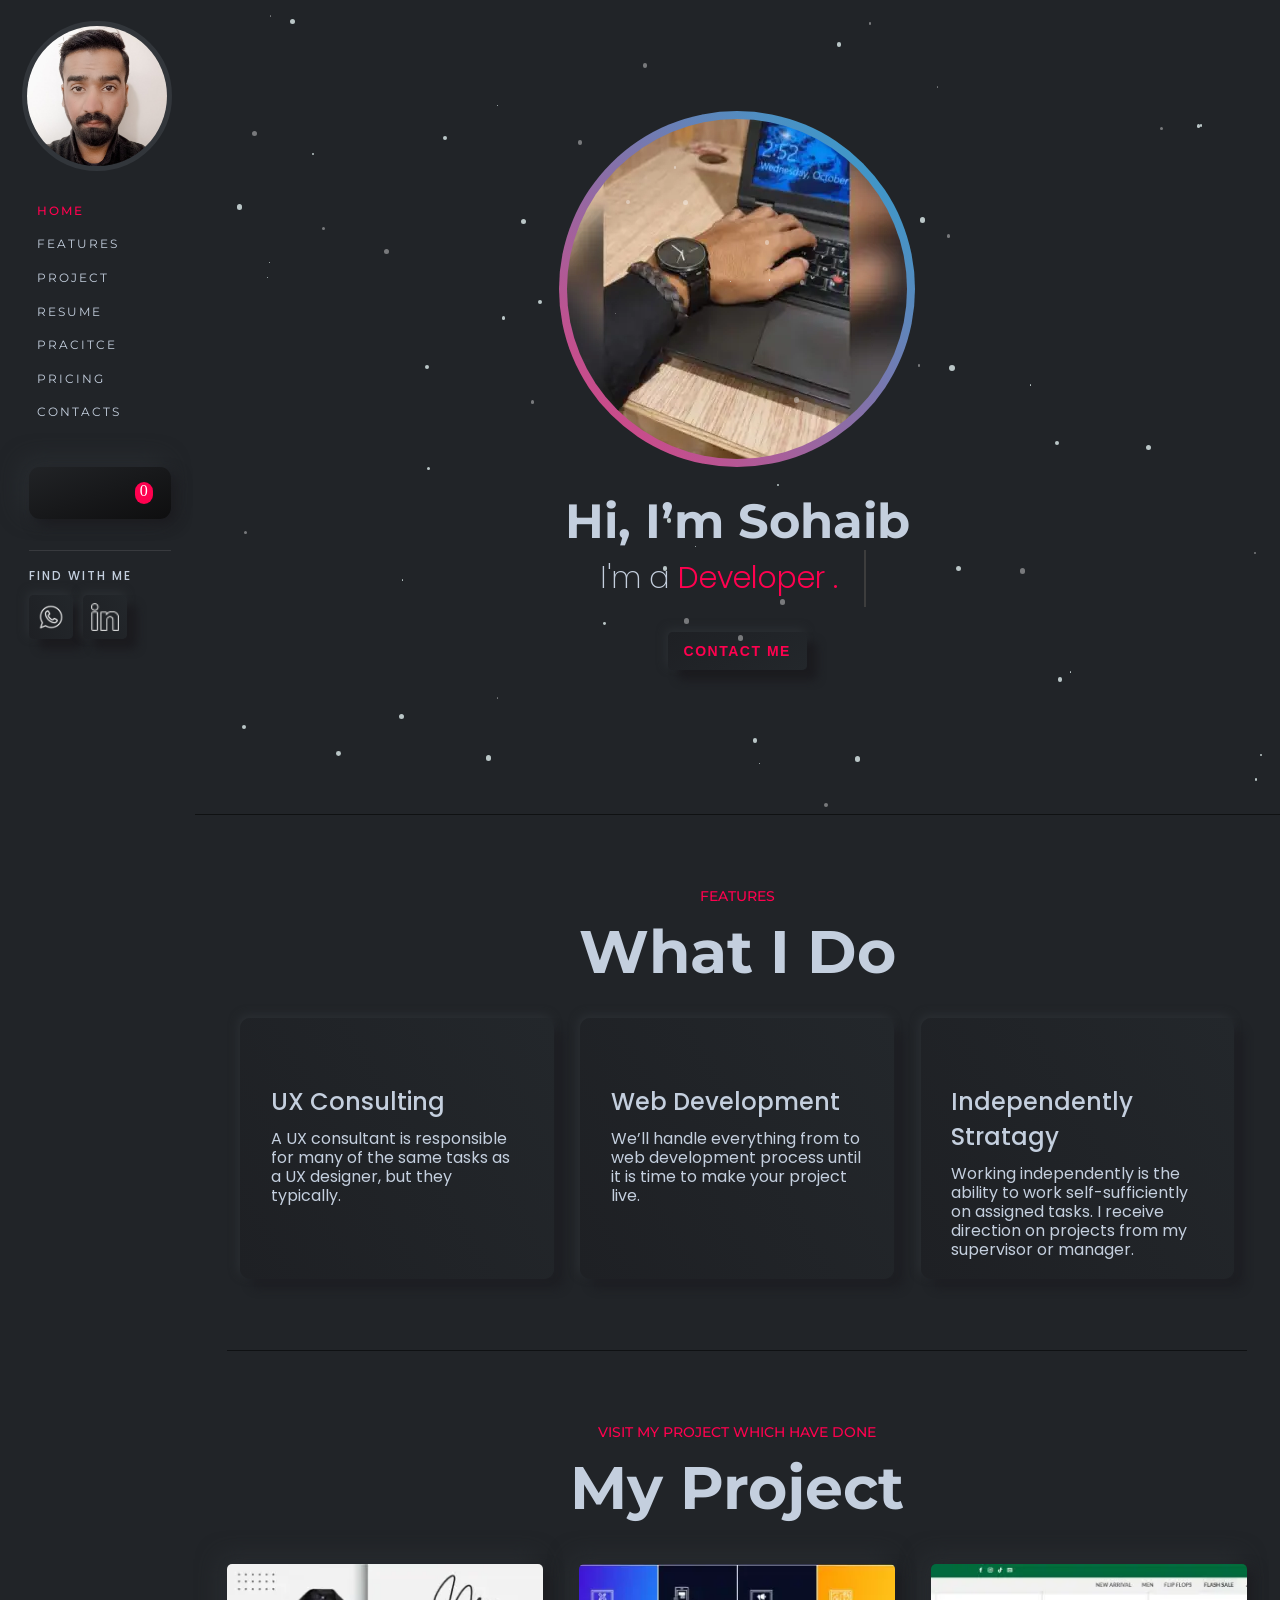
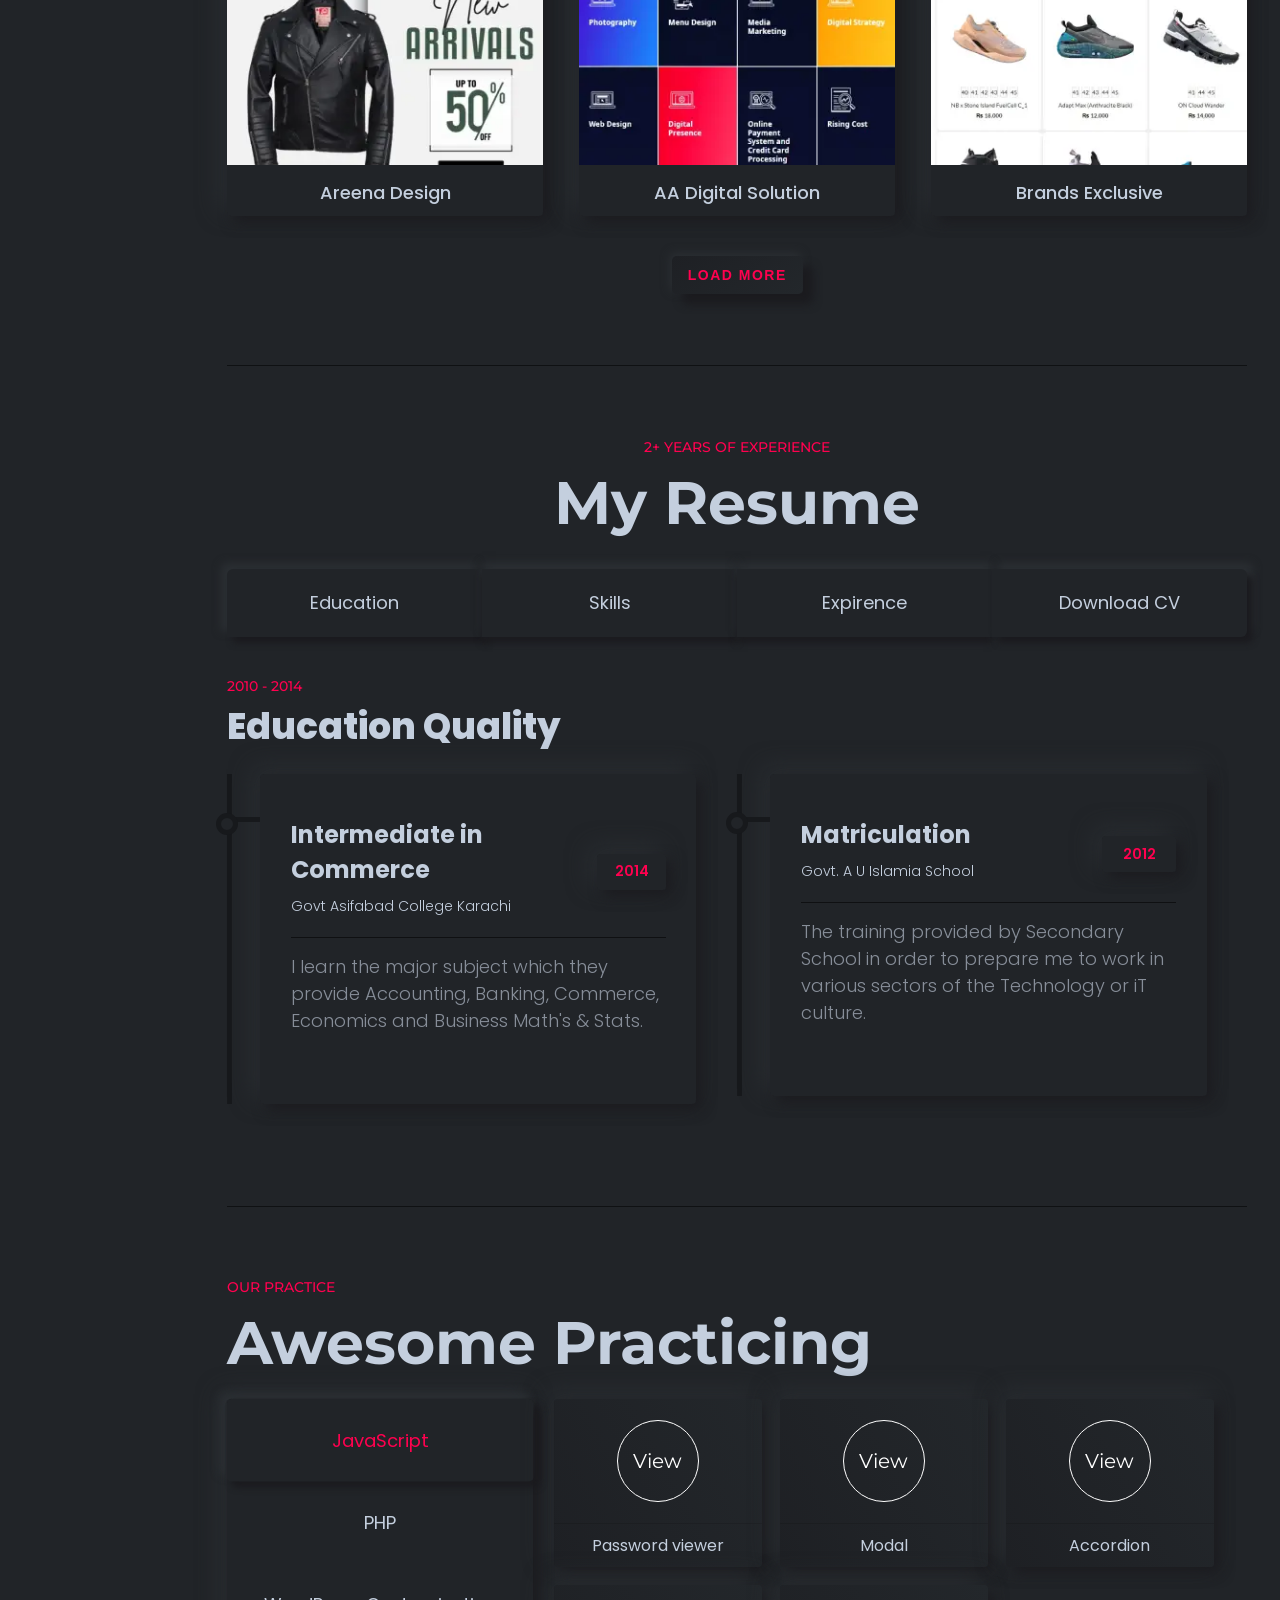
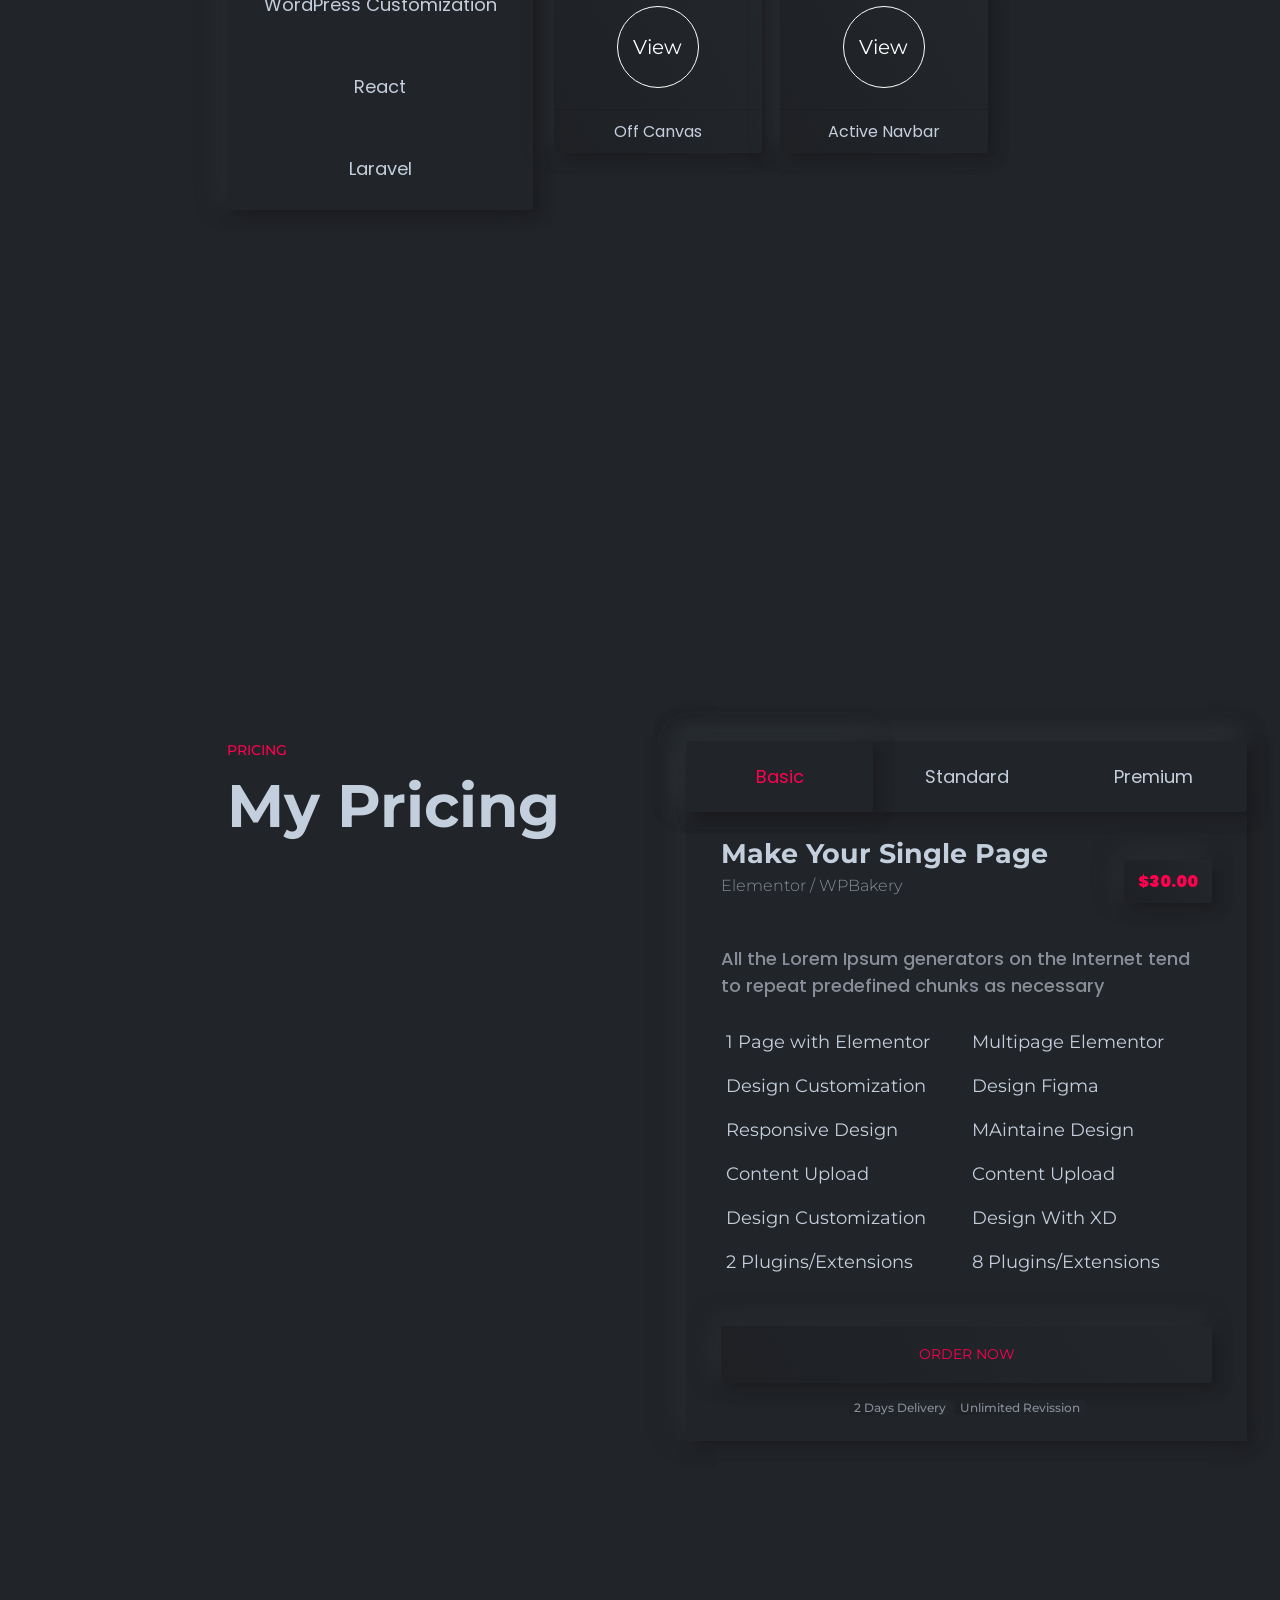
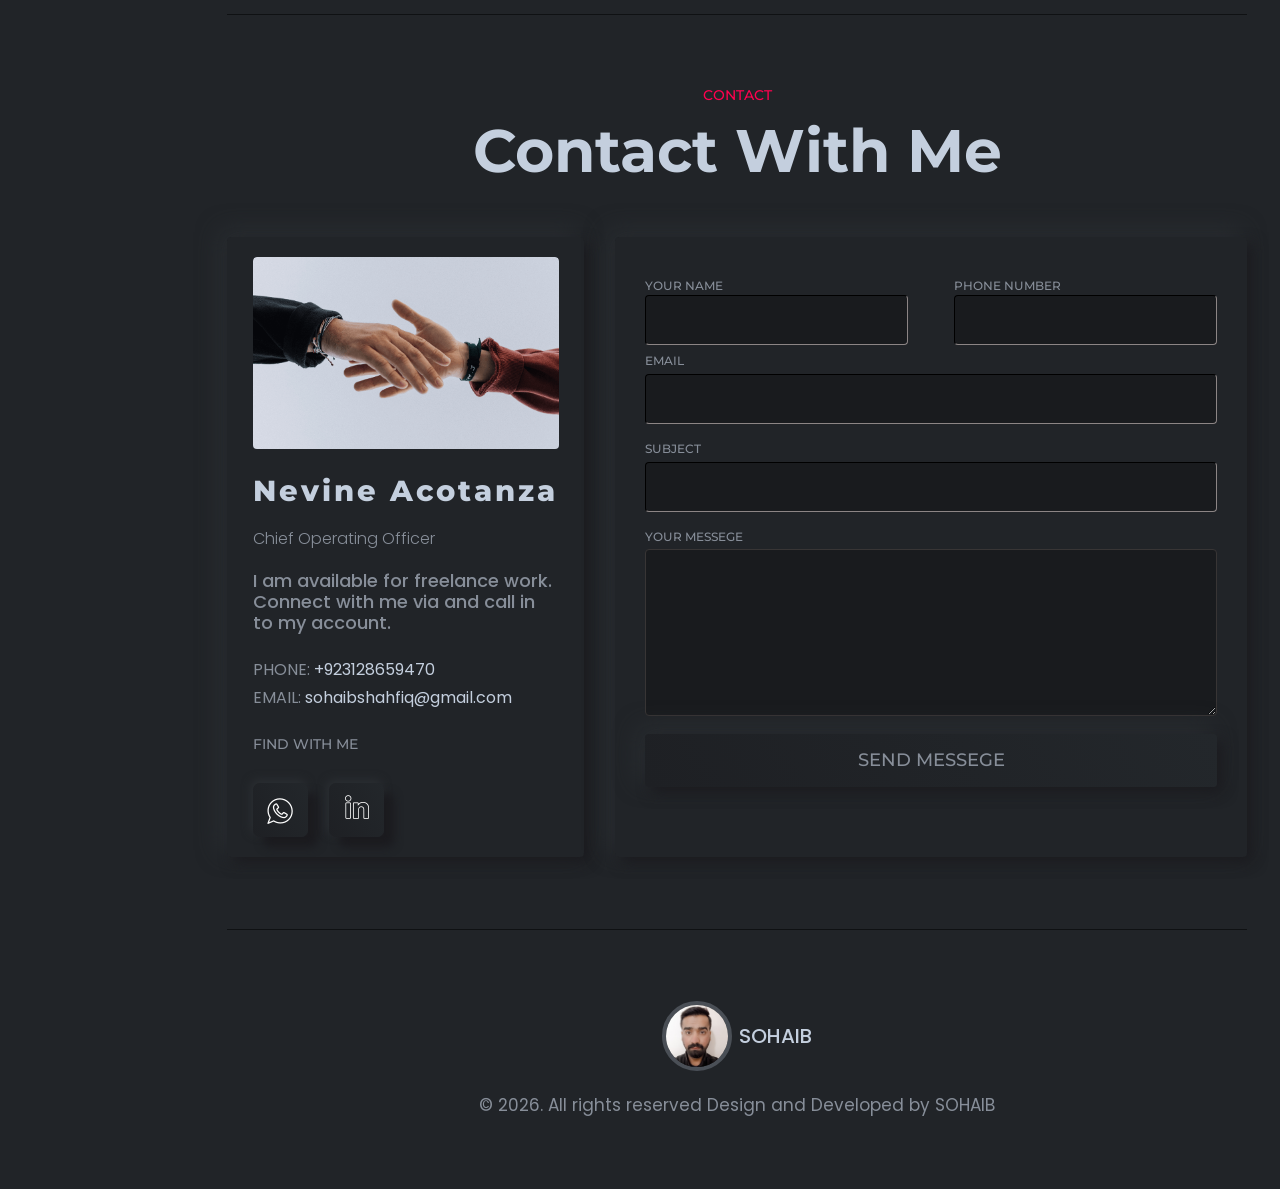
==== commit 3c38b890: "updated" ====
--- a/index.html
+++ b/index.html
@@ -54,7 +54,7 @@
             <div class="container">
                 <section class="pic P" id="home">
                     <div class="top dis">
-                    <img src="./assets/main-pro.jpg" alt="">
+                    <img src="./assets/main.webp" alt="">
                     </div>
                     <div class="my-self">
                     <h1>Hi, I’m Sohaib</h1>
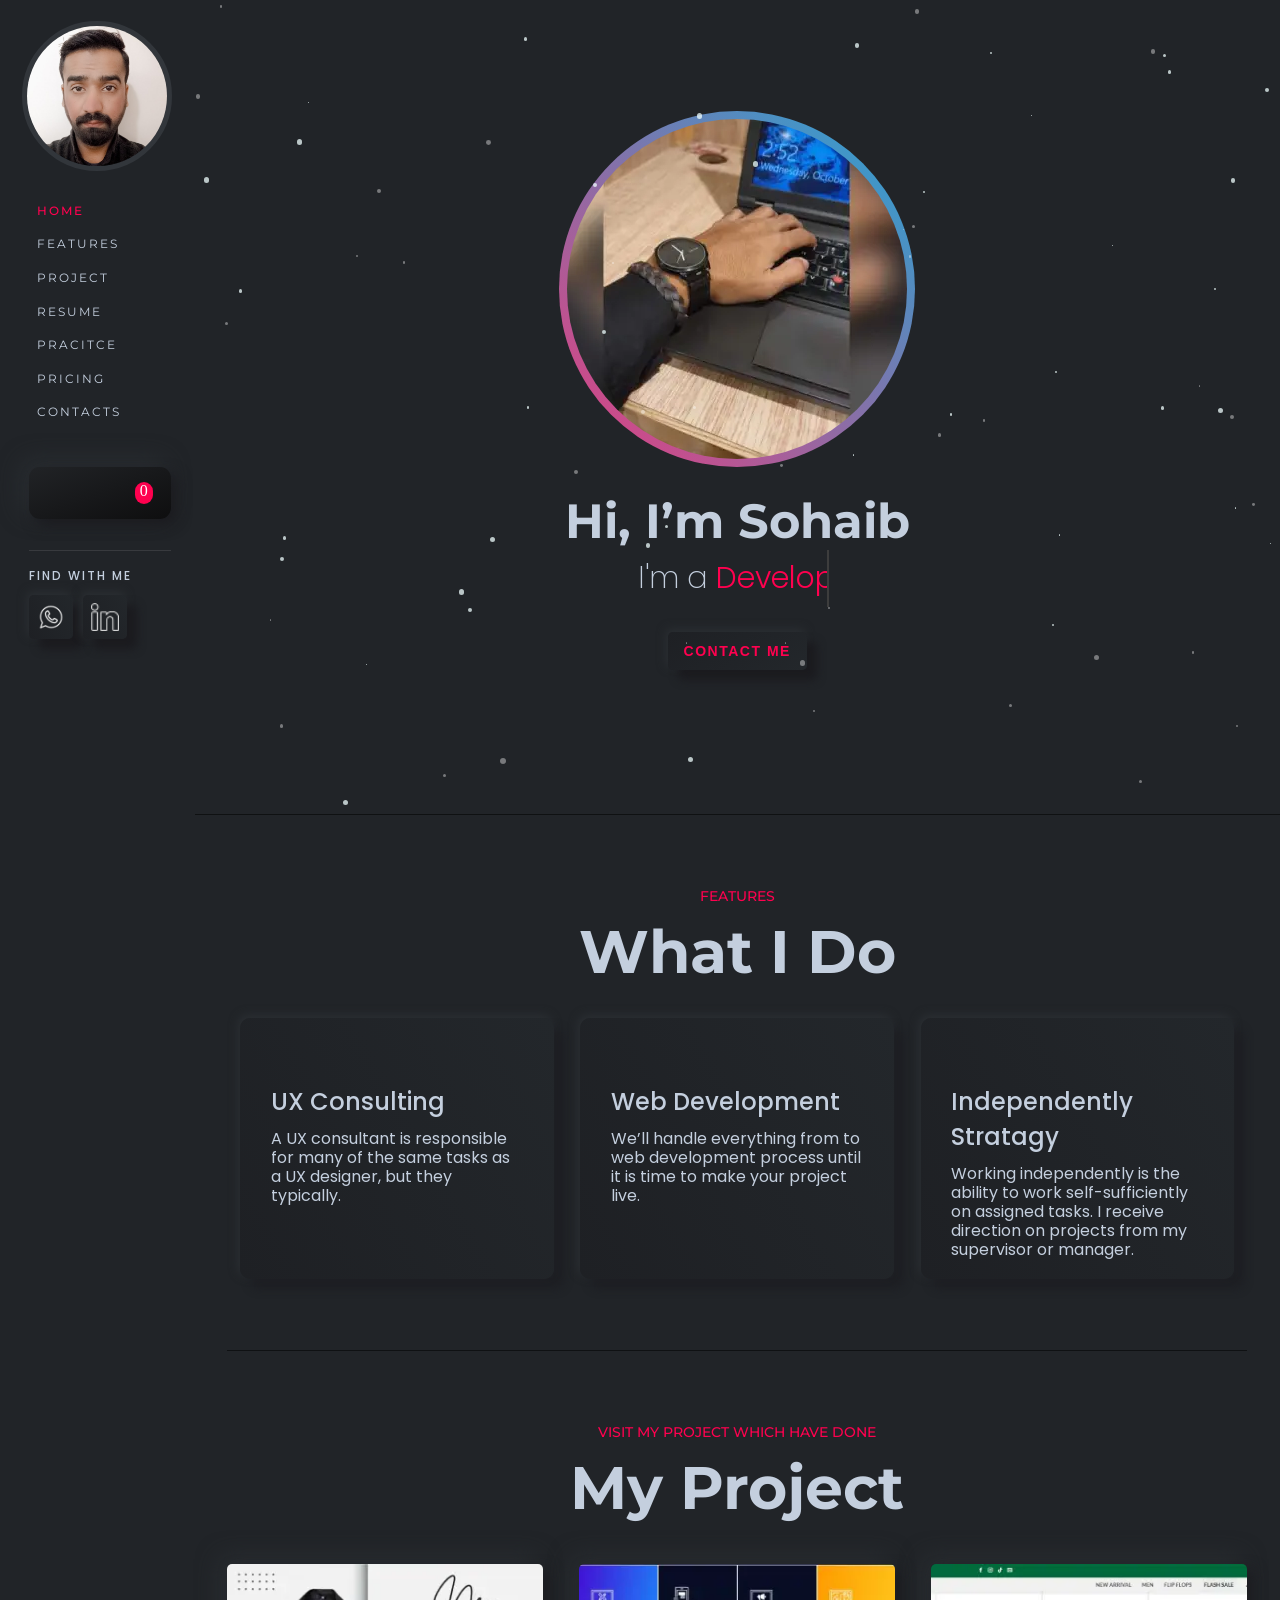
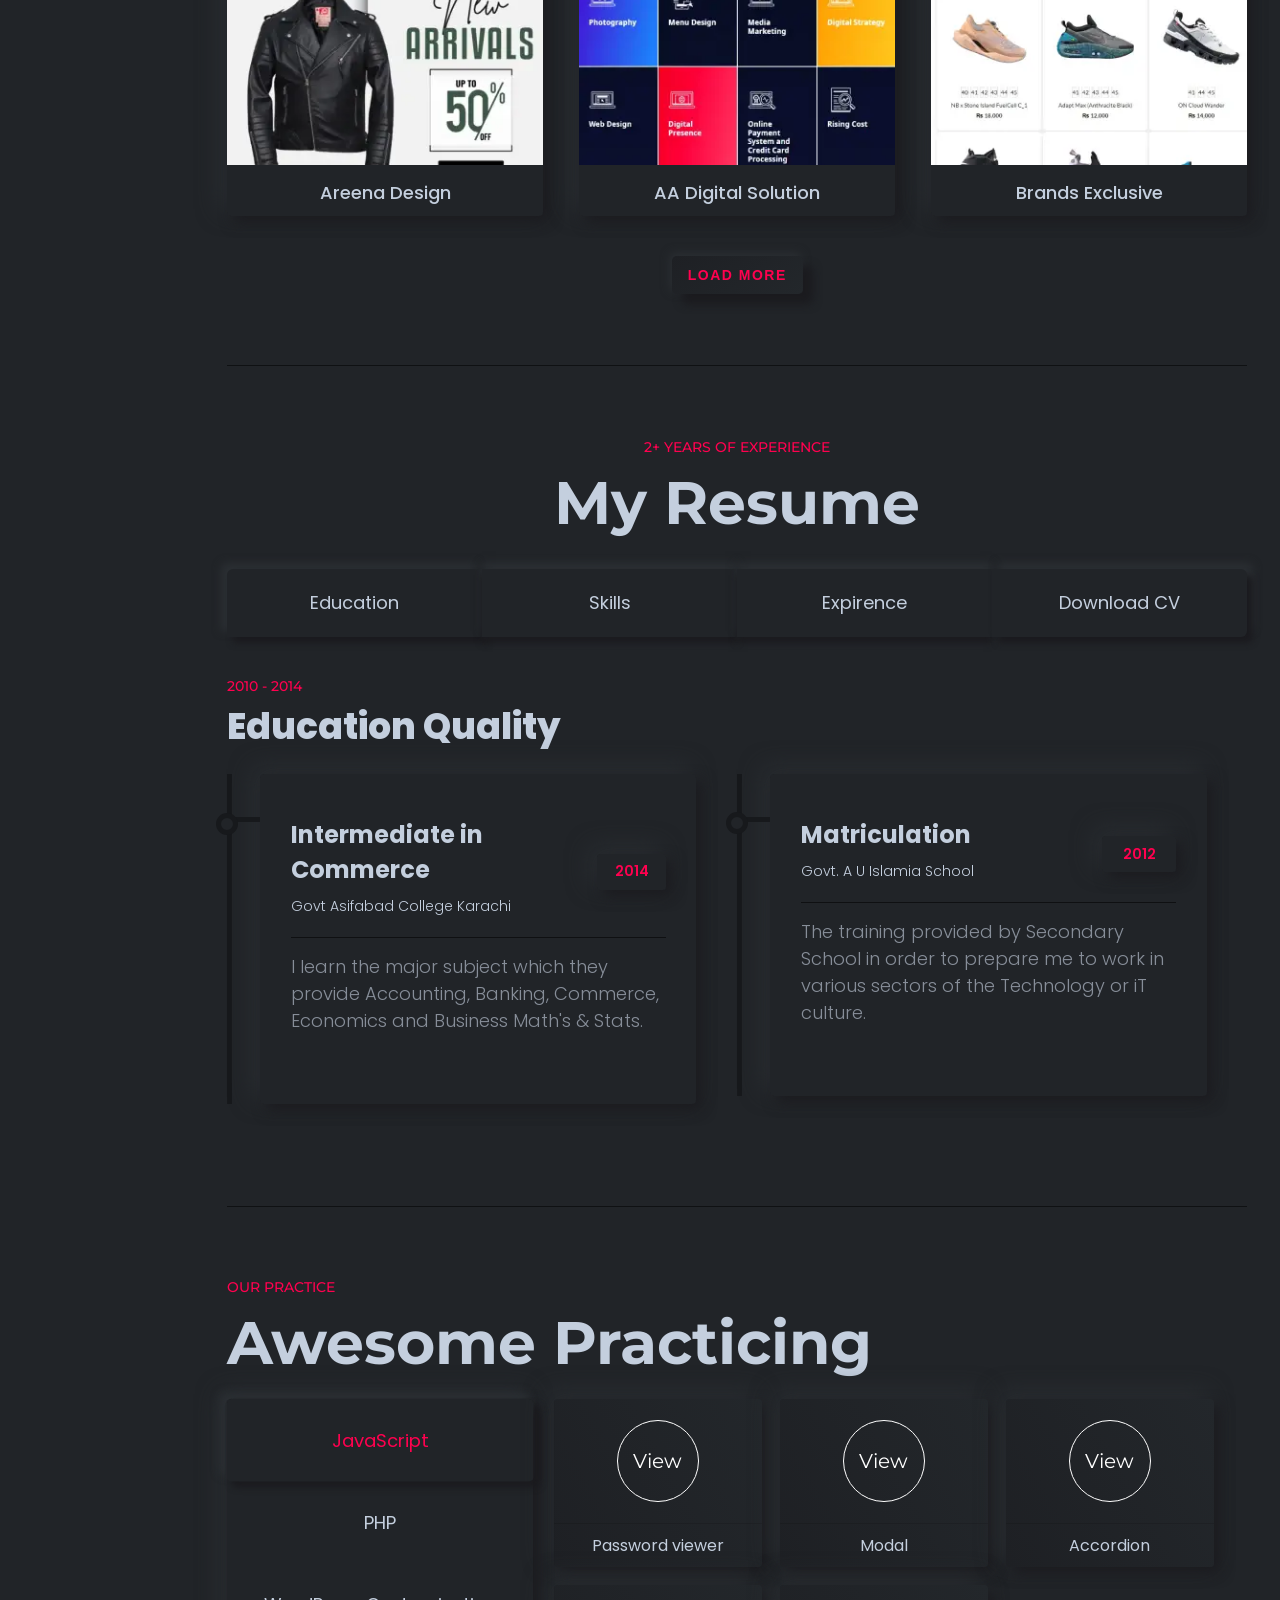
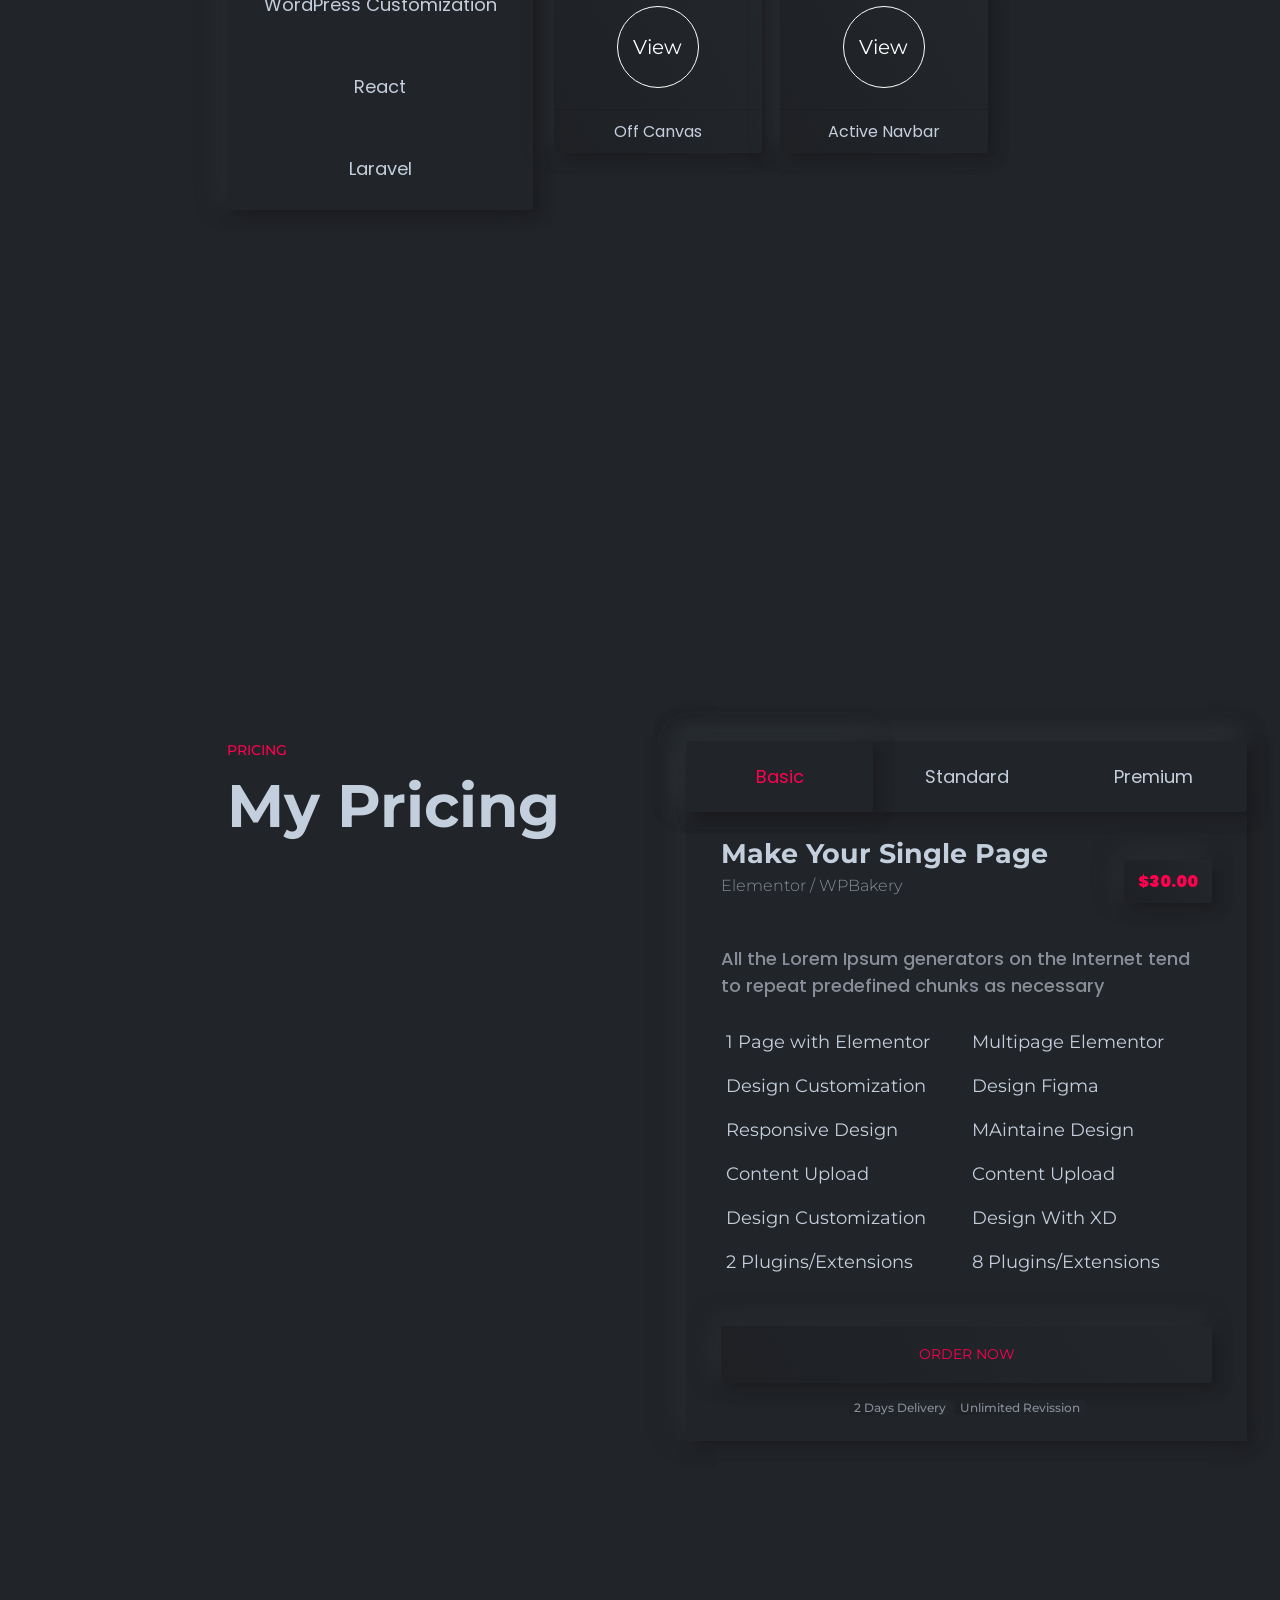
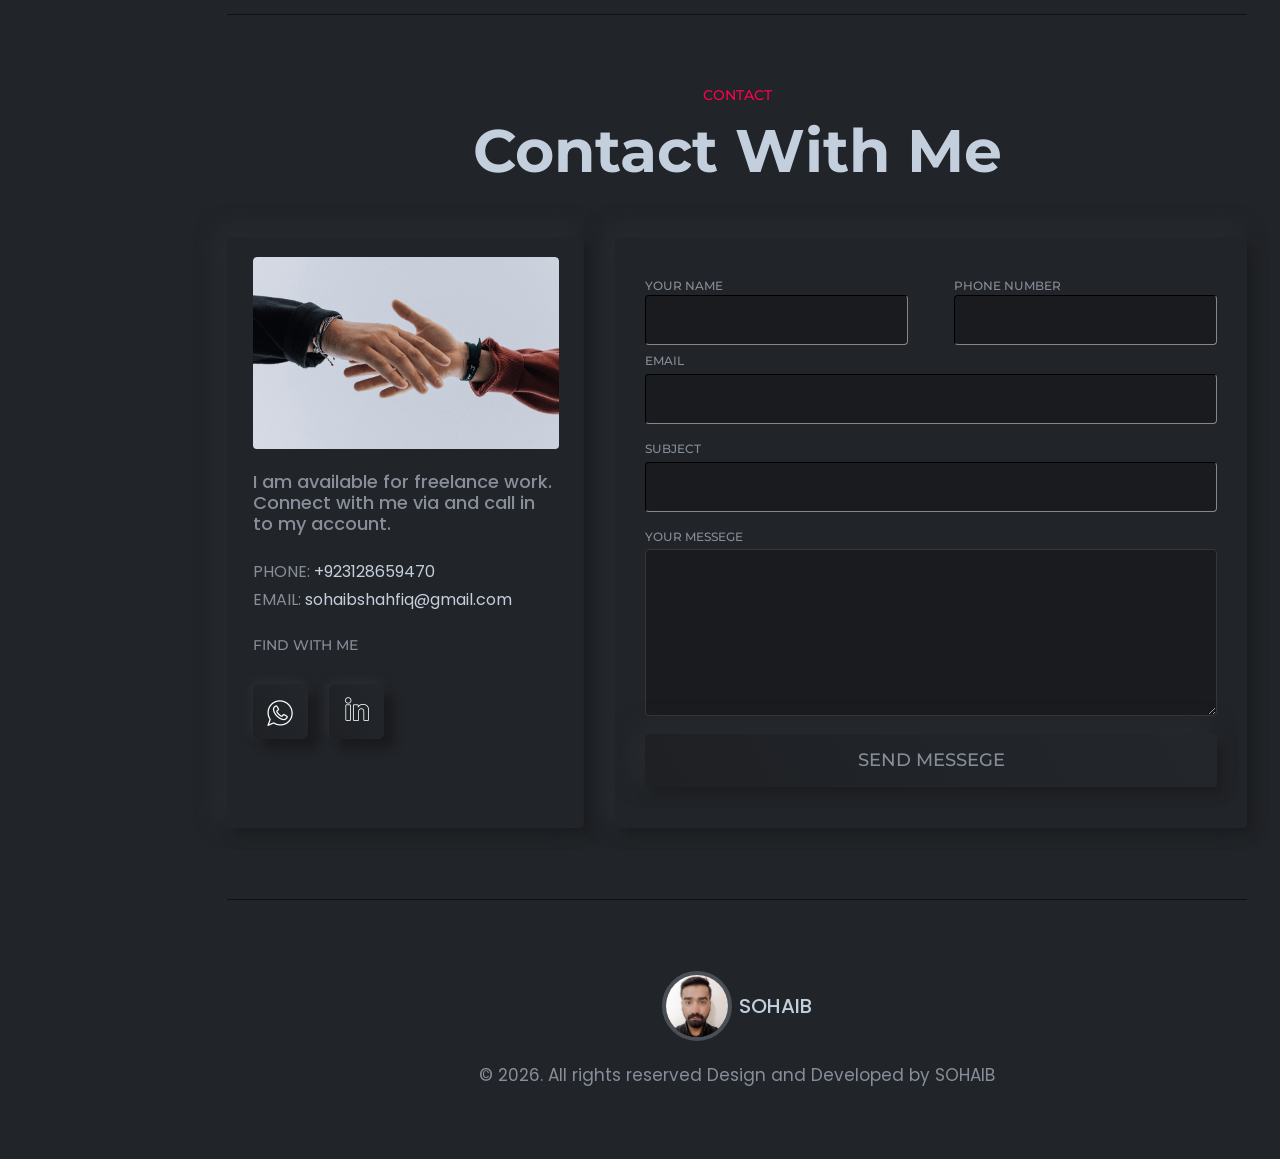
==== commit 143ae5fc: "updated" ====
--- a/index.html
+++ b/index.html
@@ -586,9 +586,7 @@
                         <div class="box-on">
                             <div class="img">
                                 <img src="./assets/contact1.png" alt="">
-                            </div>
-                            <h2>Nevine Acotanza</h2>
-                            <h5>Chief Operating Officer</h5>
+                            </div>                            
                             <h3>I am available for freelance work. Connect with me via and call in to my account.</h3>
                             <div class="con">
                                 <h4>Phone: <a href="tel:+923128659470">+923128659470</a></h4>
--- a/style.css
+++ b/style.css
@@ -1169,28 +1169,13 @@
 .contact .box-on:hover .img img{
     transform: scale(1.1);
 }
-.contact .box-on h2{
-    color: var(--light-hd);
-    font-family: var(--mon-font);
-    font-size: 29px;
-    font-weight: 800;
-    margin-top: 20px;
-    letter-spacing: 3px;
-
-}
-.contact .box-on h5{
-    color: var(--des);
-    font-family: var(--pop-font);
-    font-weight: 300;
-    font-size: 16px;
-    margin: 6% 0;
-}
 .contact .box-on h3{
     color: var(--des);
     line-height: 21px;
     font-size: 18px;
     font-weight: 500;
     font-family: var(--pop-font);
+    margin: 6% 0;
 }
 .contact .box-on .con{
     margin: 8% 0;
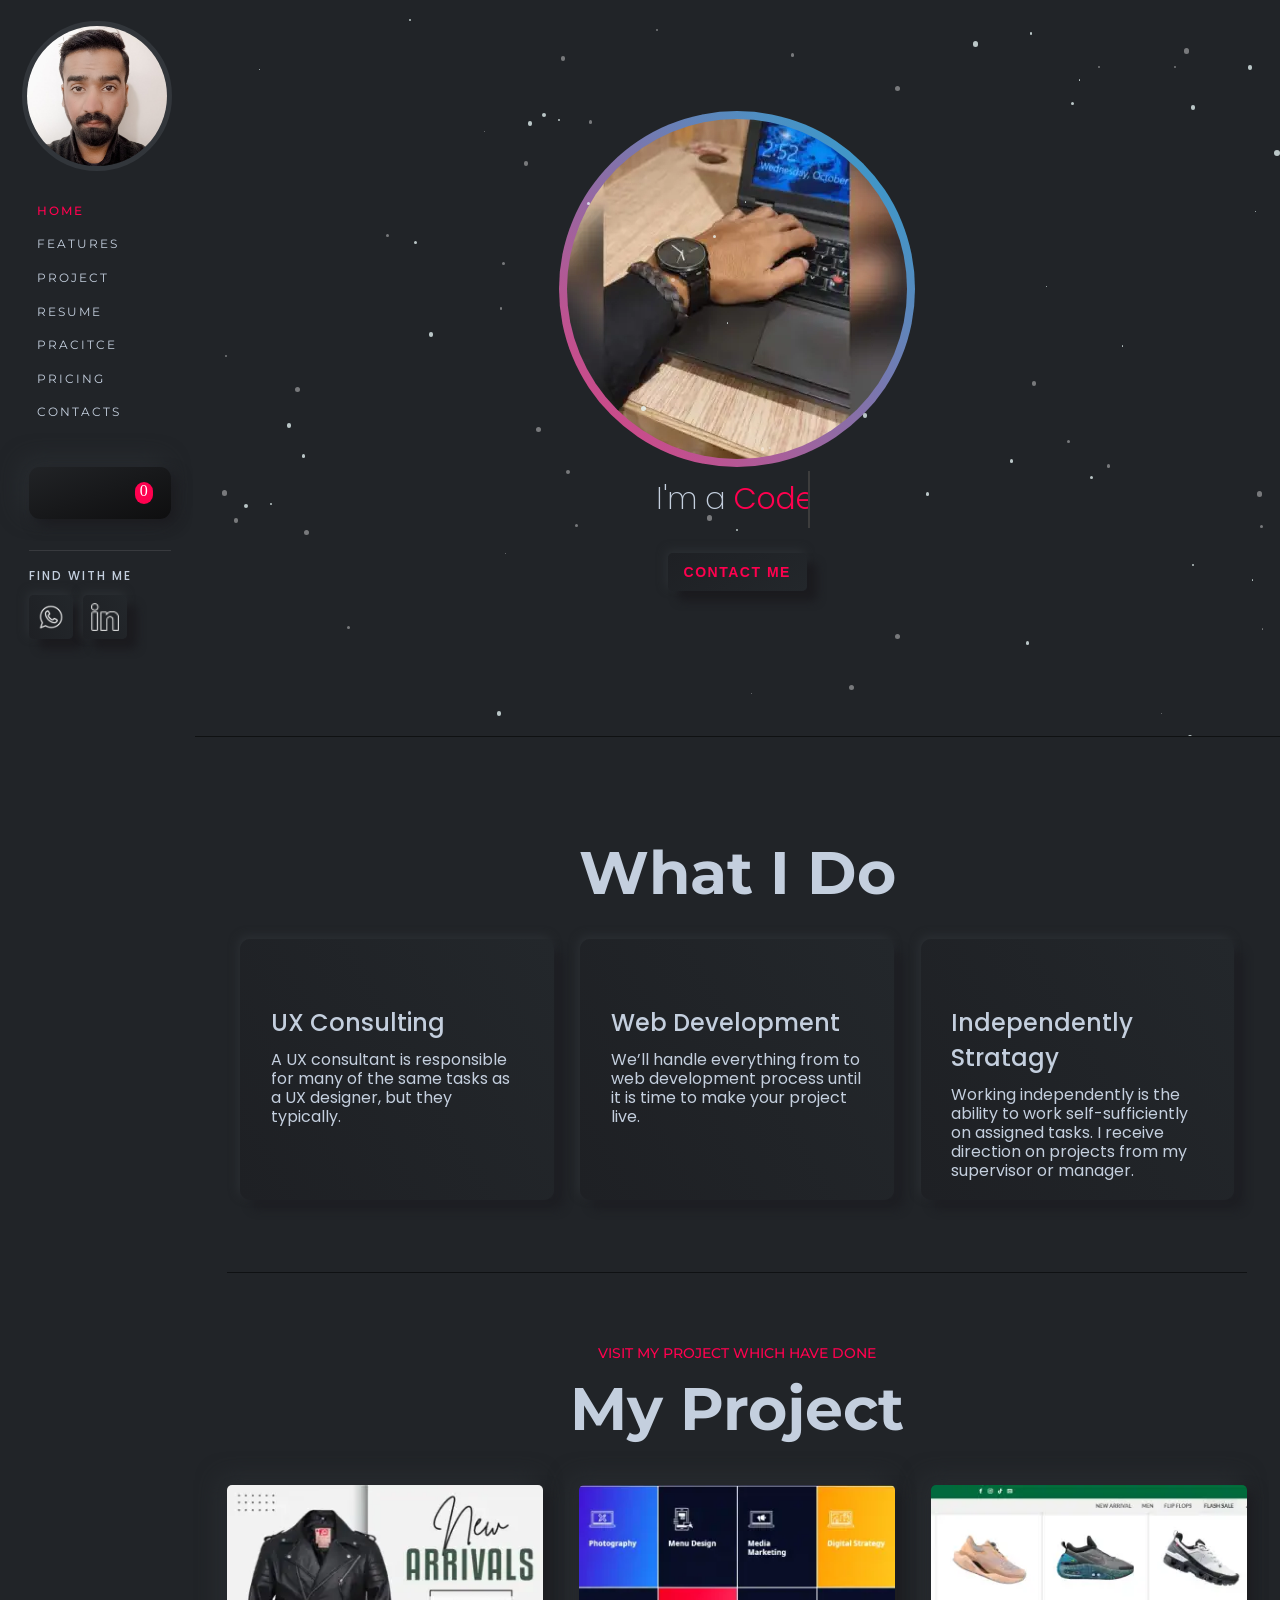
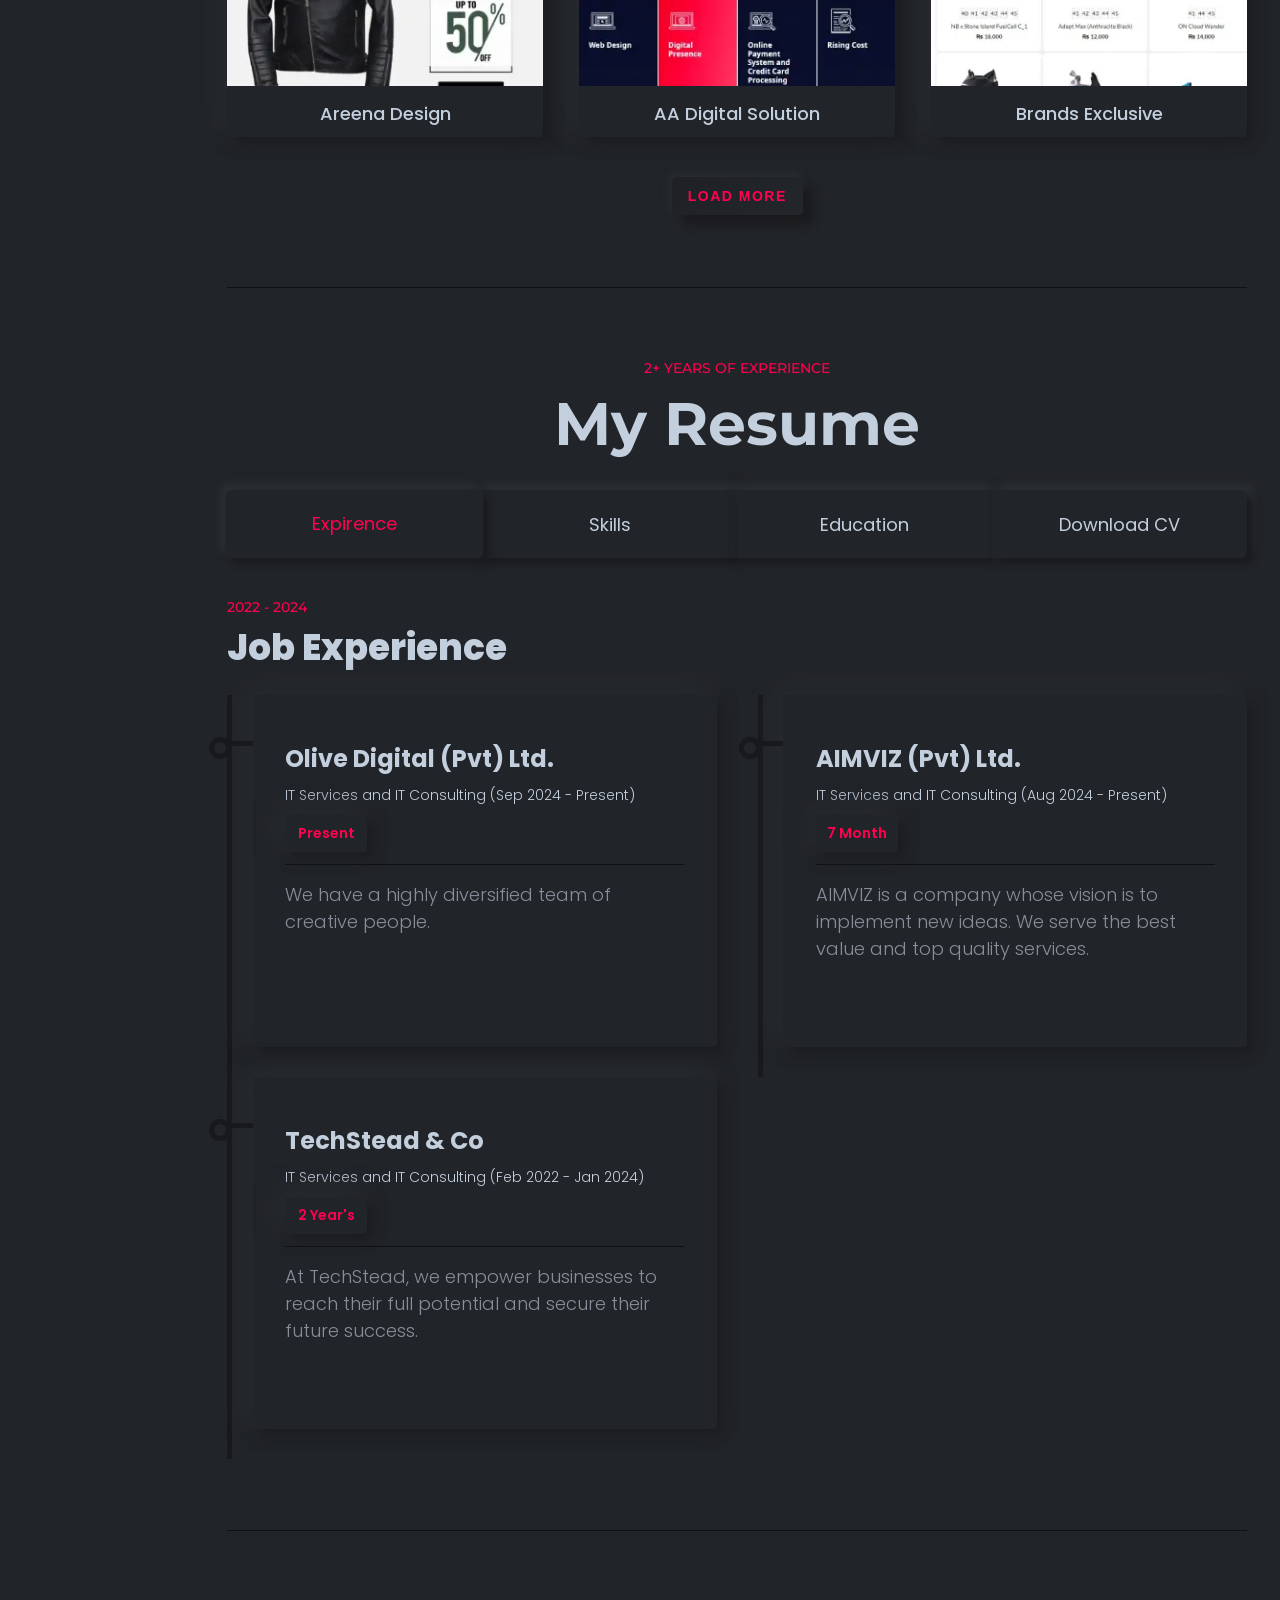
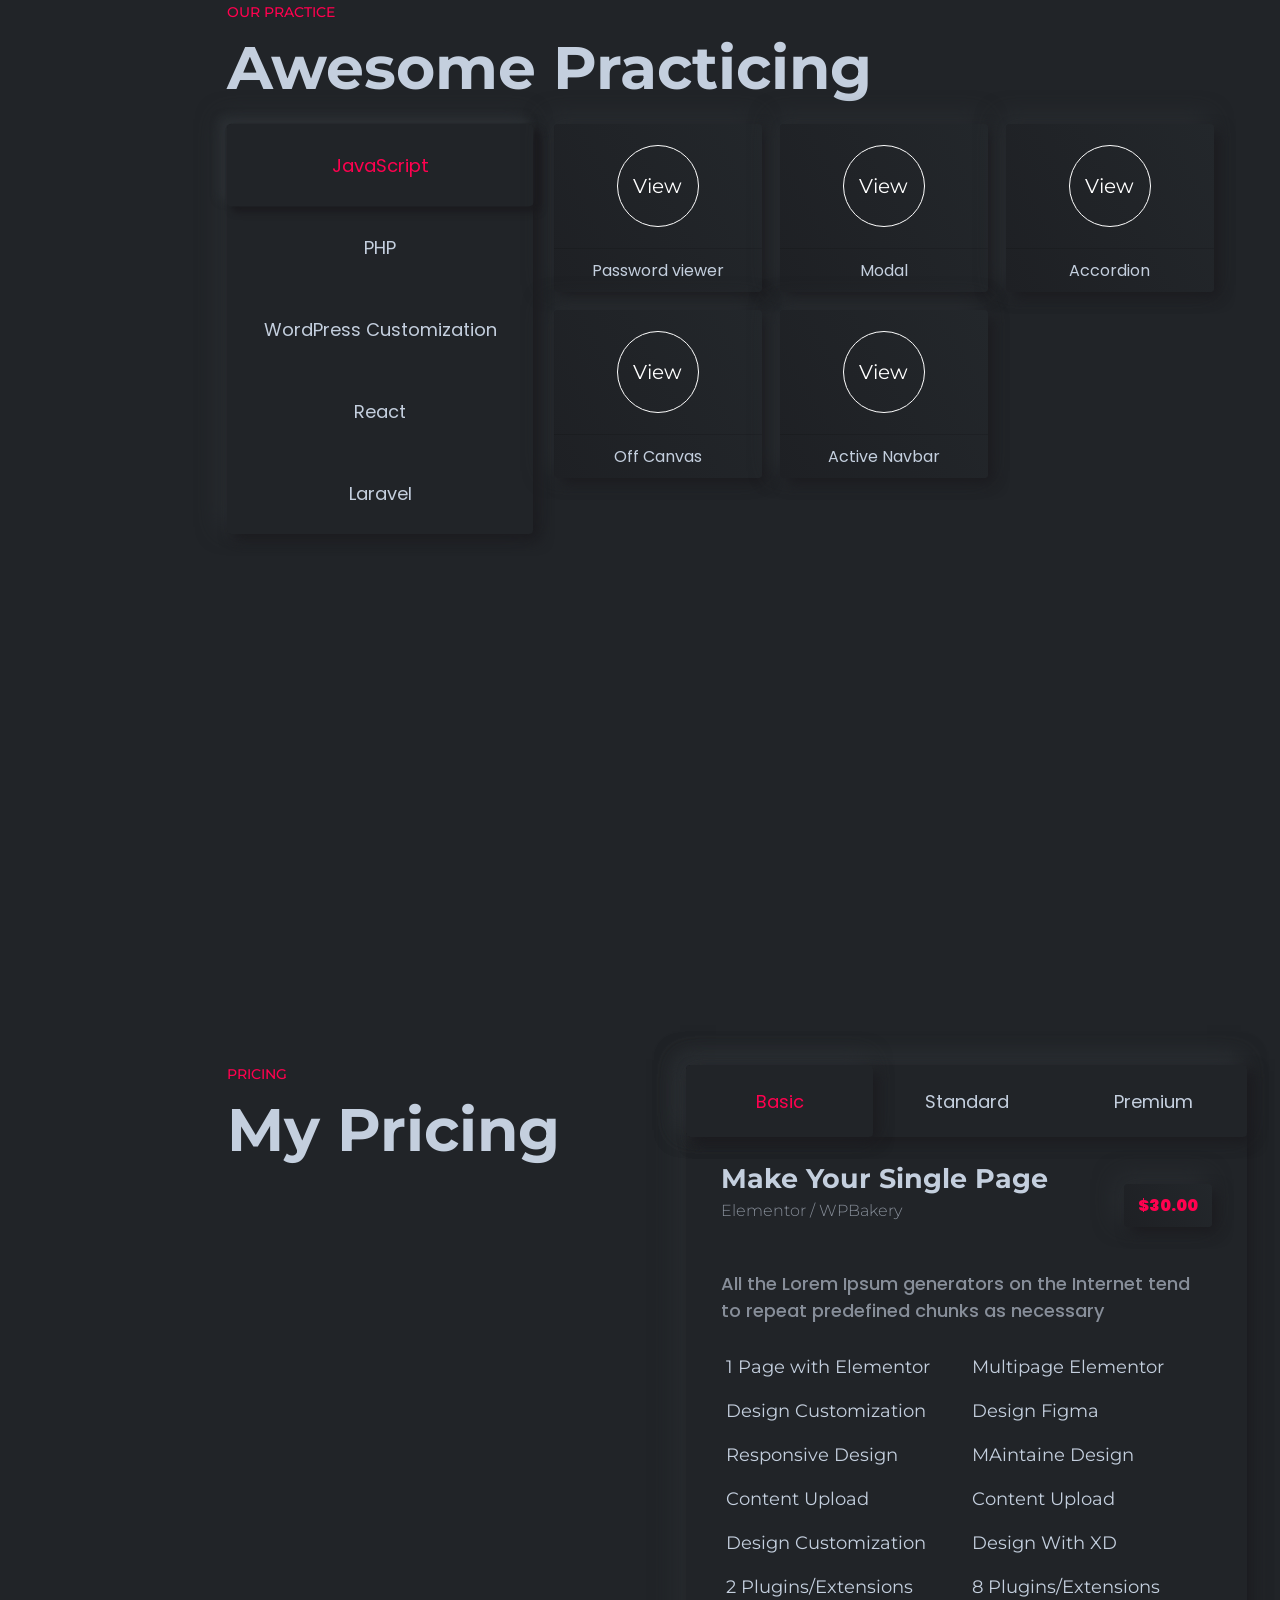
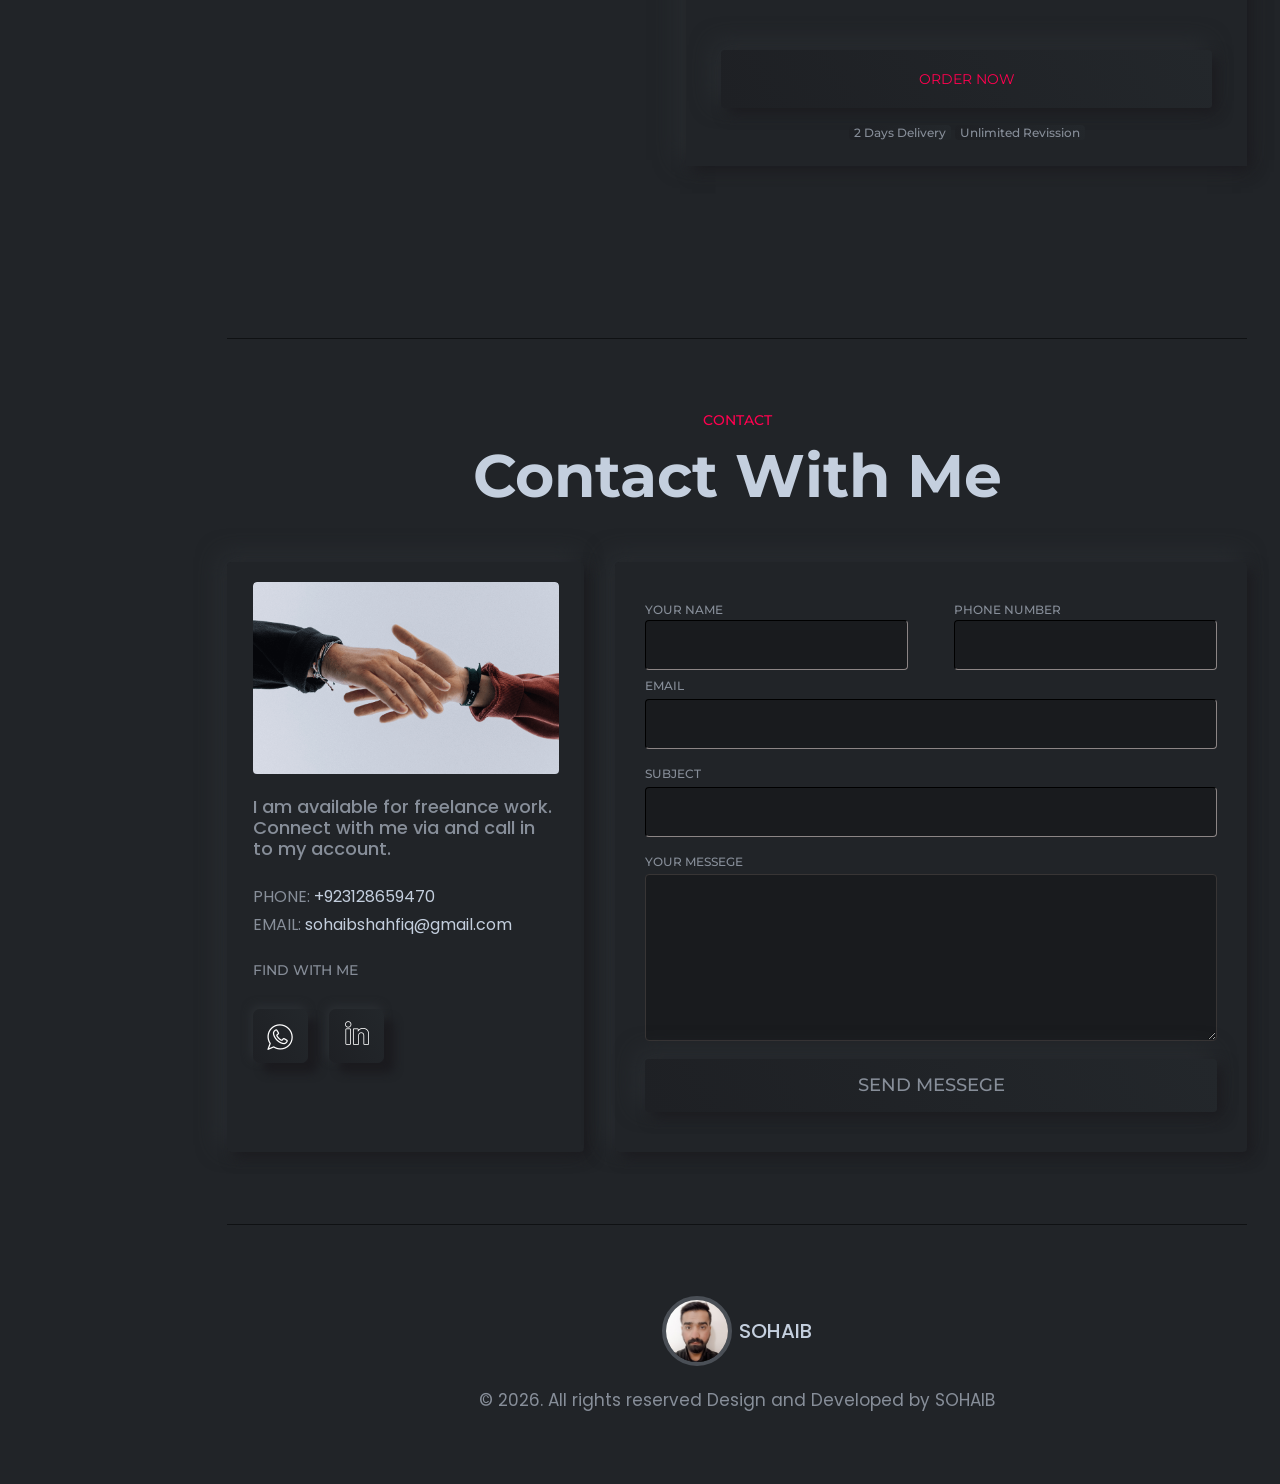
==== commit c116fad6: "Update" ====
--- a/index.html
+++ b/index.html
@@ -57,7 +57,7 @@
                     <img src="./assets/main.webp" alt="">
                     </div>
                     <div class="my-self">
-                    <h1>Hi, I’m Sohaib</h1>
+                    <!-- <h1>Hi, I’m Sohaib</h1> -->
                     <div class="span">
                         <h3 class="cd-headline clip is-full-width">
                             <span>I'm a</span>
@@ -203,43 +203,57 @@
                     </div>
                     <div class="TAB">
                         <ul class="dis">
+                            <li class="is-active">Expirence</li>
+                            <li>Skills</li>
                             <li>Education</li>
-                            <li>Skills</li>
-                            <li>Expirence</li>
-                            <li><a href="./assets/PDF_1MB.pdf" download="">Download CV</a></li>
+                            <li><a href="#">Download CV</a></li><!-- ./assets/PDF_1MB.pdf download="" -->
                         </ul>
                     </div>
                     <section class="education tAb is-active">
                         <div class="head">
-                            <p class="PP">2010 - 2014</p>
-                            <h3>Education Quality</h3>
+                            <p class="PP">2022 - 2024</p>
+                            <h3>Job Experience</h3>
                         </div>
                         <div class="dis">
-                            <div class="one">
+                            <div class="main-parent">
                                 <div class="detail">
                                     <div class="box o">
                                         <div class="dis">
                                             <div class="content">
-                                                <h3>Intermediate in Commerce</h3>
-                                                <p>Govt Asifabad College Karachi</p>
-                                            </div>
-                                            <span>2014</span>
-                                        </div>
-                                        <h4>I learn the major subject which they provide Accounting, Banking, Commerce, Economics and Business Math's & Stats.</h4>
-                                    </div>
-                                </div>
-                            </div>
-                            <div class="two">
+                                                <h3>Olive Digital (Pvt) Ltd.</h3>
+                                                <p>IT Services and IT Consulting (Sep 2024 - Present)</p>
+                                            </div>
+                                            <span>Present</span>
+                                        </div>
+                                        <h4>We have a highly diversified team of creative people.</h4>
+                                    </div>
+                                </div>
+                            </div>
+                            <div class="main-parent">
                                 <div class="detail">
-                                    <div class="box">
+                                    <div class="box o">
                                         <div class="dis">
                                             <div class="content">
-                                                <h3>Matriculation</h3>
-                                                <p>Govt. A U Islamia School</p>
-                                            </div>
-                                            <span>2012</span>
-                                        </div>
-                                        <h4>The training provided by Secondary School in order to prepare me to work in various sectors of the Technology or iT culture.</h4>
+                                                <h3>AIMVIZ (Pvt) Ltd.</h3>
+                                                <p>IT Services and IT Consulting (Aug 2024 - Present)</p>
+                                            </div>
+                                            <span>7 Month</span>
+                                        </div>
+                                        <h4>AIMVIZ is a company whose vision is to implement new ideas. We serve the best value and top quality services.</h4>
+                                    </div>
+                                </div>
+                            </div>
+                            <div class="main-parent">
+                                <div class="detail">
+                                    <div class="box">
+                                        <div class="dis">
+                                            <div class="content">
+                                                <h3>TechStead & Co</h3>
+                                                <p>IT Services and IT Consulting (Feb 2022 - Jan 2024)</p>
+                                            </div>
+                                            <span>2 Year's</span>
+                                        </div>
+                                        <h4>At TechStead, we empower businesses to reach their full potential and secure their future success.</h4>
                                     </div>
                                 </div>
                             </div>
@@ -253,10 +267,34 @@
                                     <h3>Development Skill</h3>
                                 </div>
                                 <div class="chart">
+                                    <h6>wordpress (Frontend)</h6>
+                                    <div class="hello">
+                                        <div id="Bar-word" class="Bar">
+                                            <span class="percentage e-word">100%</span>
+                                        </div>
+                                    </div>
+                                    <h6>wordpress (Backend)</h6>
+                                    <div class="hello">
+                                        <div id="Bar-word-B" class="Bar">
+                                            <span class="percentage back-word">100%</span>
+                                        </div>
+                                    </div>
+                                    <h6>javascript</h6>
+                                    <div class="hello">
+                                        <div id="Bar-script" class="Bar">
+                                            <span class="percentage e-script">100%</span>
+                                        </div>
+                                    </div>
+                                    <h6>jQuery</h6>
+                                    <div class="hello">
+                                        <div id="Bar-query" class="Bar">
+                                            <span class="percentage e-query">100%</span>
+                                        </div>
+                                    </div>
                                     <h6>html-5</h6>
                                     <div class="hello">
                                         <div id="Bar" class="Bar">
-                                            <span class="percentage">100%</span>
+                                            <span class="percentage html">100%</span>
                                         </div>
                                     </div>
                                     <h6>css</h6>
@@ -269,24 +307,6 @@
                                     <div class="hello">
                                         <div id="Bar-boot" class="Bar">
                                             <span class="percentage e-boot">100%</span>
-                                        </div>
-                                    </div>
-                                    <h6>wordpress</h6>
-                                    <div class="hello">
-                                        <div id="Bar-word" class="Bar">
-                                            <span class="percentage e-word">100%</span>
-                                        </div>
-                                    </div>
-                                    <h6>javascript</h6>
-                                    <div class="hello">
-                                        <div id="Bar-script" class="Bar">
-                                            <span class="percentage e-script">100%</span>
-                                        </div>
-                                    </div>
-                                    <h6>jQuery</h6>
-                                    <div class="hello">
-                                        <div id="Bar-query" class="Bar">
-                                            <span class="percentage e-query">100%</span>
                                         </div>
                                     </div>
                                 </div>
@@ -309,8 +329,8 @@
                     </section>
                     <section class="education tAb">
                         <div class="head">
-                            <p class="PP">2022 - 2024</p>
-                            <h3>Job Experience</h3>
+                            <p class="PP">2010 - 2014</p>
+                            <h3>Education Quality</h3>
                         </div>
                         <div class="dis">
                             <div class="one">
@@ -318,12 +338,12 @@
                                     <div class="box o">
                                         <div class="dis">
                                             <div class="content">
-                                                <h3>AIMVIZ (Pvt) Ltd.</h3>
-                                                <p>IT Services and IT Consulting (Jan 2024 - Present)</p>
-                                            </div>
-                                            <span>Present</span>
-                                        </div>
-                                        <h4>AIMVIZ is a company whose vision is to implement new ideas. We serve the best value and top quality services.</h4>
+                                                <h3>Intermediate in Commerce</h3>
+                                                <p>Govt Asifabad College Karachi</p>
+                                            </div>
+                                            <span>2014</span>
+                                        </div>
+                                        <h4>I learn the major subject which they provide Accounting, Banking, Commerce, Economics and Business Math's & Stats.</h4>
                                     </div>
                                 </div>
                             </div>
@@ -332,12 +352,12 @@
                                     <div class="box">
                                         <div class="dis">
                                             <div class="content">
-                                                <h3>TechStead & Co</h3>
-                                                <p>IT Services and IT Consulting (Feb 2022 - Jan 2024)</p>
-                                            </div>
-                                            <span>2 Year's</span>
-                                        </div>
-                                        <h4>At TechStead, we empower businesses to reach their full potential and secure their future success.</h4>
+                                                <h3>Matriculation</h3>
+                                                <p>Govt. A U Islamia School</p>
+                                            </div>
+                                            <span>2012</span>
+                                        </div>
+                                        <h4>The training provided by Secondary School in order to prepare me to work in various sectors of the Technology or iT culture.</h4>
                                     </div>
                                 </div>
                             </div>
--- a/style.css
+++ b/style.css
@@ -616,12 +616,9 @@
 /* ------Tab-Display----- */
 
 
-.resume .one{
+.resume .main-parent{
     width: 48%;
-    padding-right: 2%;
-}
-.resume .two{
-    width: 48%;
+    border-left: 5px solid #17191c;
     padding-left: 2%;
 }
 .resume .head{
@@ -637,10 +634,10 @@
     font-weight: 800!important;
     font-size: 36px;
 }
-.resume .education .detail{
+/* .resume .education .detail{
     border-left: 5px solid #17191c;
     padding-left: 6%;
-}
+} */
 .resume .education .detail .box{
     background: transparent;
     box-shadow: var(--shadow-1);
@@ -648,6 +645,7 @@
     padding: 10% 7%;
     margin-bottom: 30px;
     position: relative;
+    min-height: 352px;
 }
 .resume .education .detail .box .dis{
     justify-content: space-between;
@@ -667,7 +665,7 @@
     color: var(--sec);
     box-shadow: var(--shadow-1);
     background: transparent;
-    width: 74px;
+    width: 82px;
     text-align: center;
 }
 .resume .education .detail .content p{
@@ -700,7 +698,7 @@
     height: 20px;
     border: 5px solid #17191c;
     border-radius: 100%;
-    top: 15%;
+    top: 17%;
     left: -47px;
     background: #212428;
     transition: .1s ease-in-out;
@@ -727,6 +725,13 @@
     display: block;
     animation: .9s aniMation-fade;
 }
+.resume .education .dis{
+    flex-wrap: wrap;
+    justify-content: space-between;
+}
+
+
+
 
 /* ------Skill----- */
 
